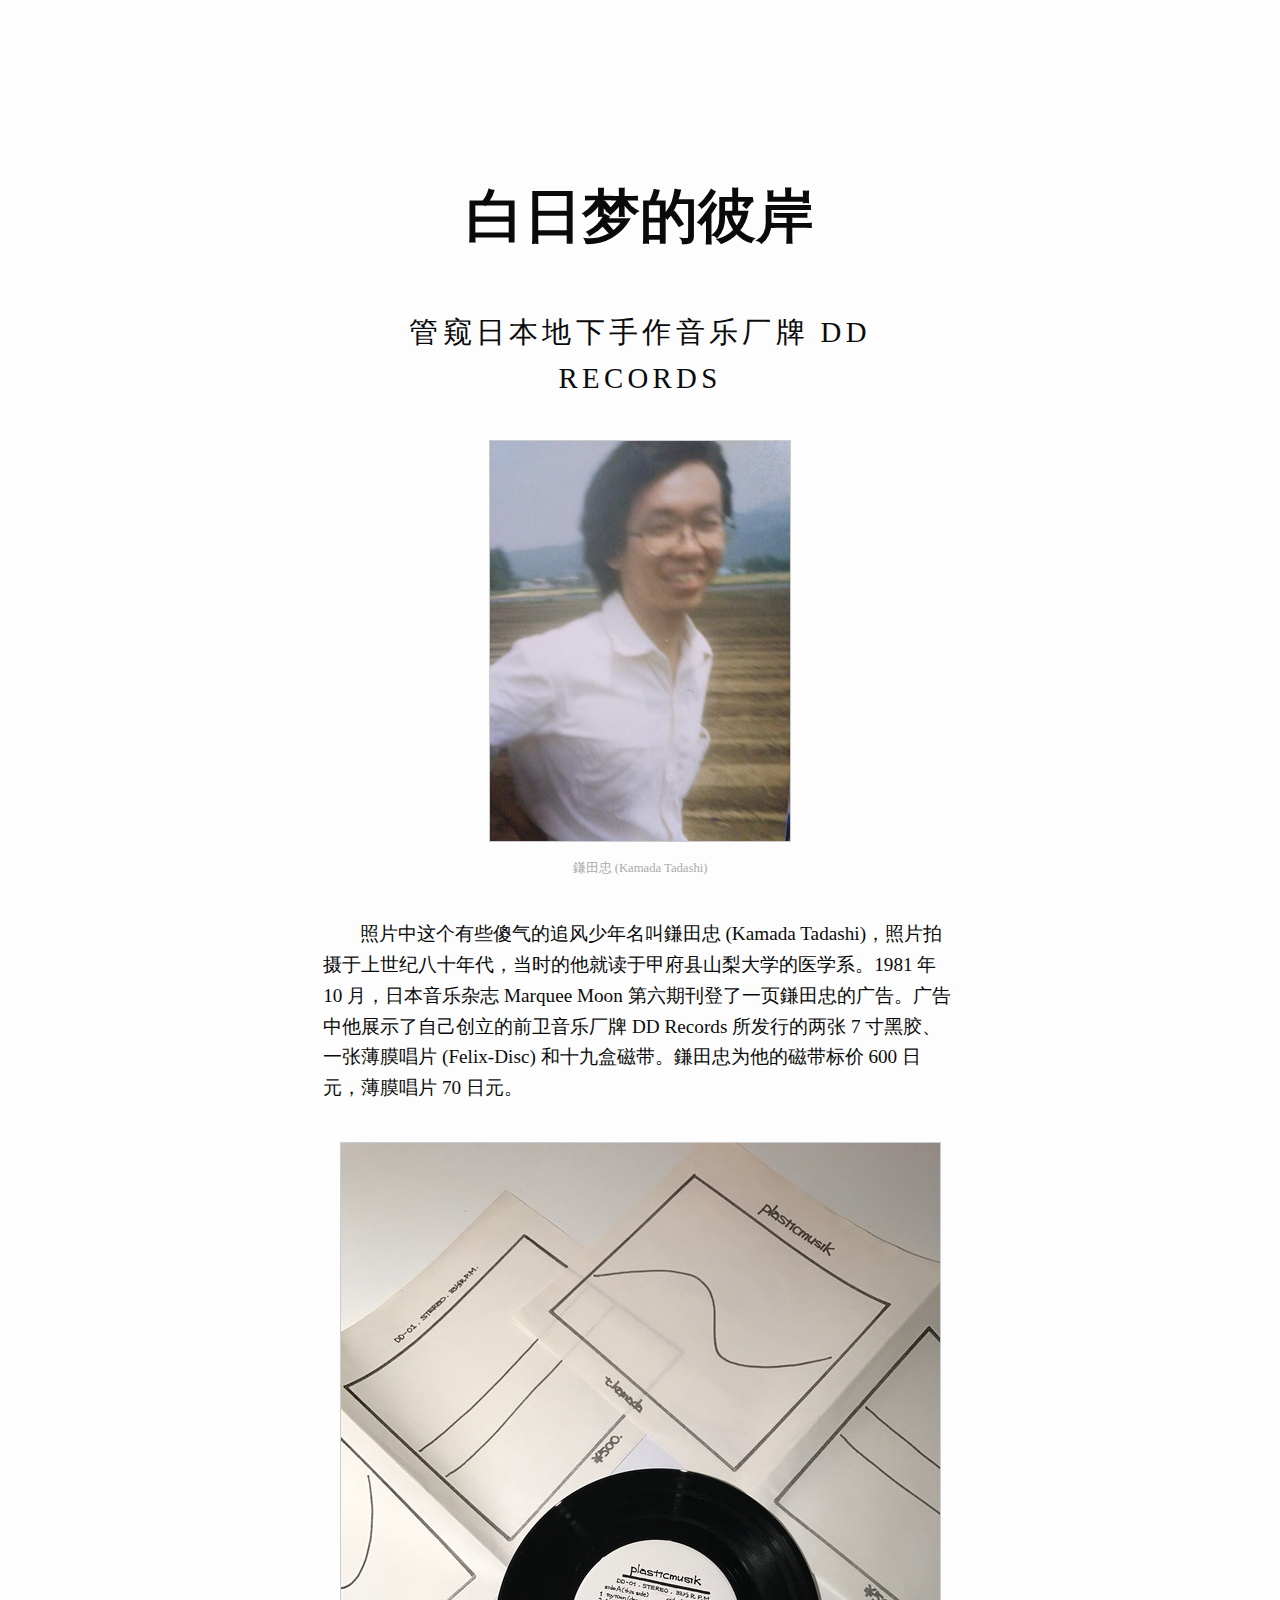
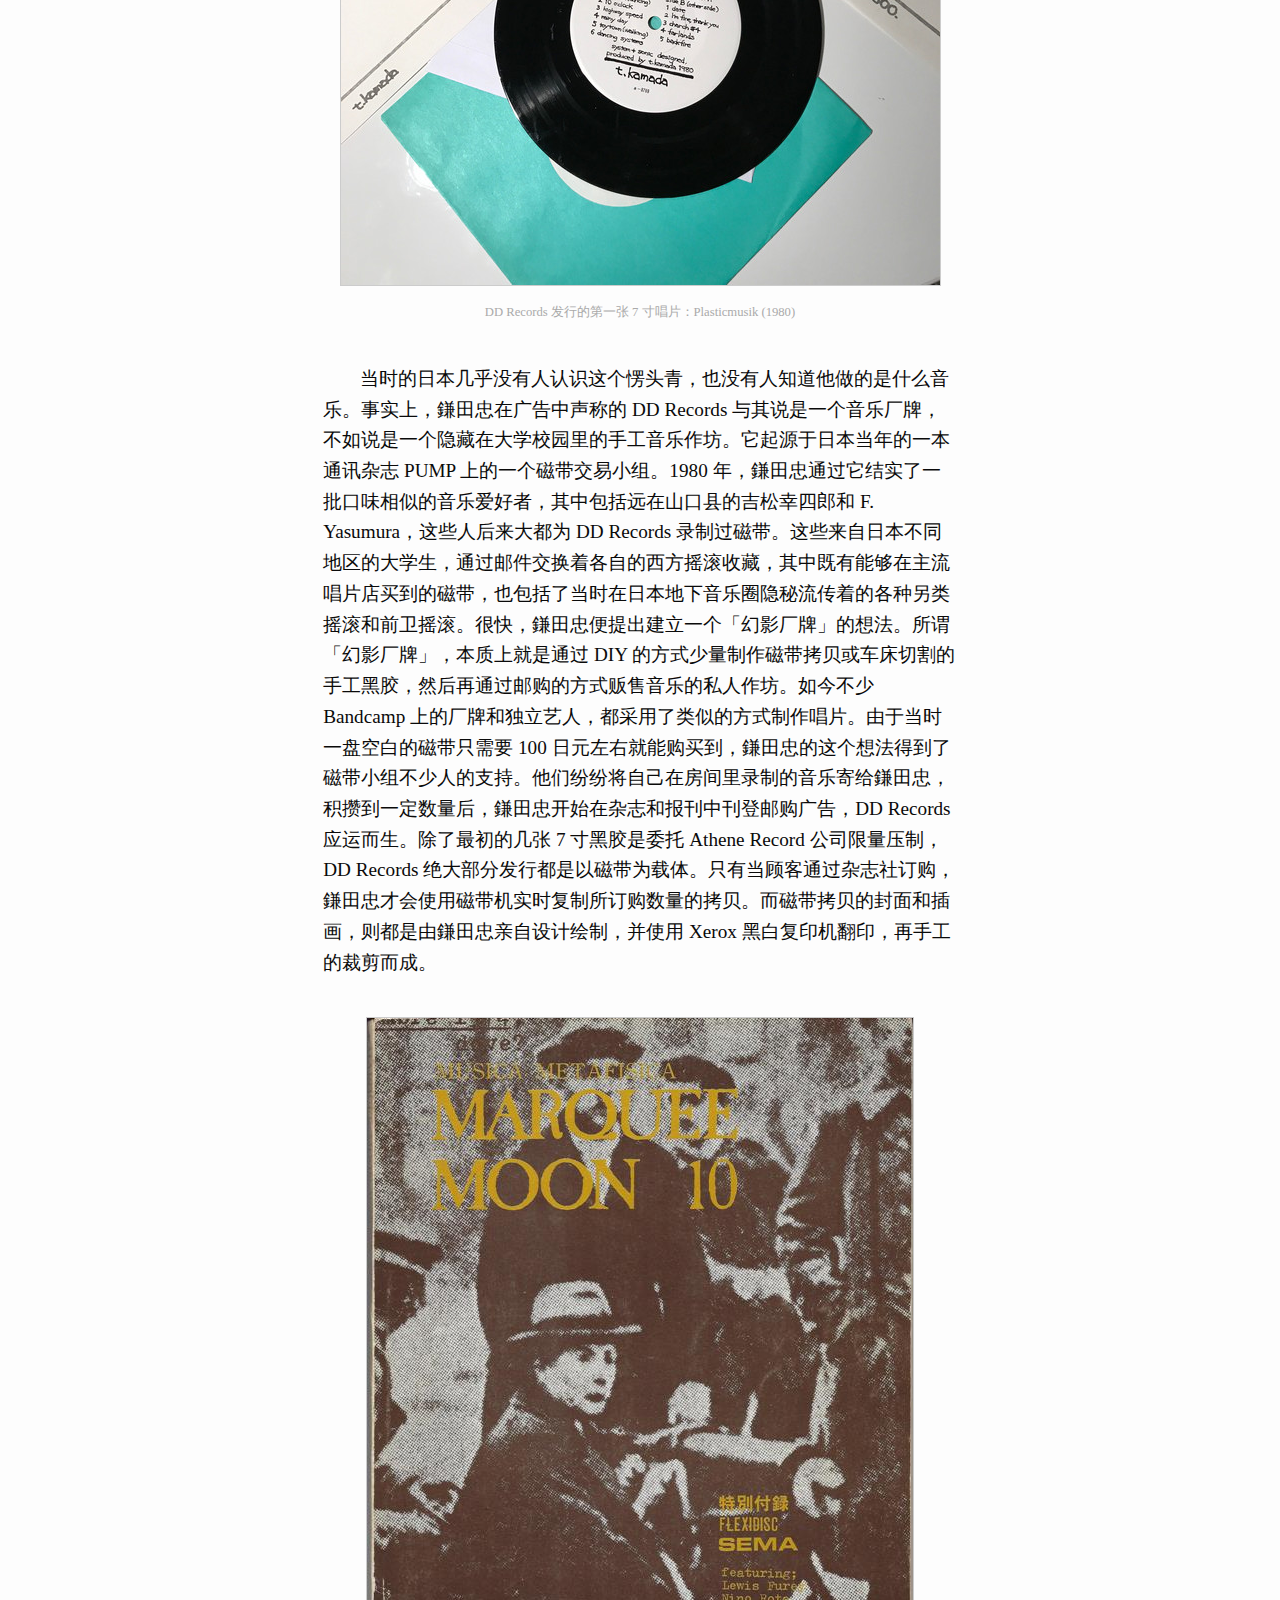
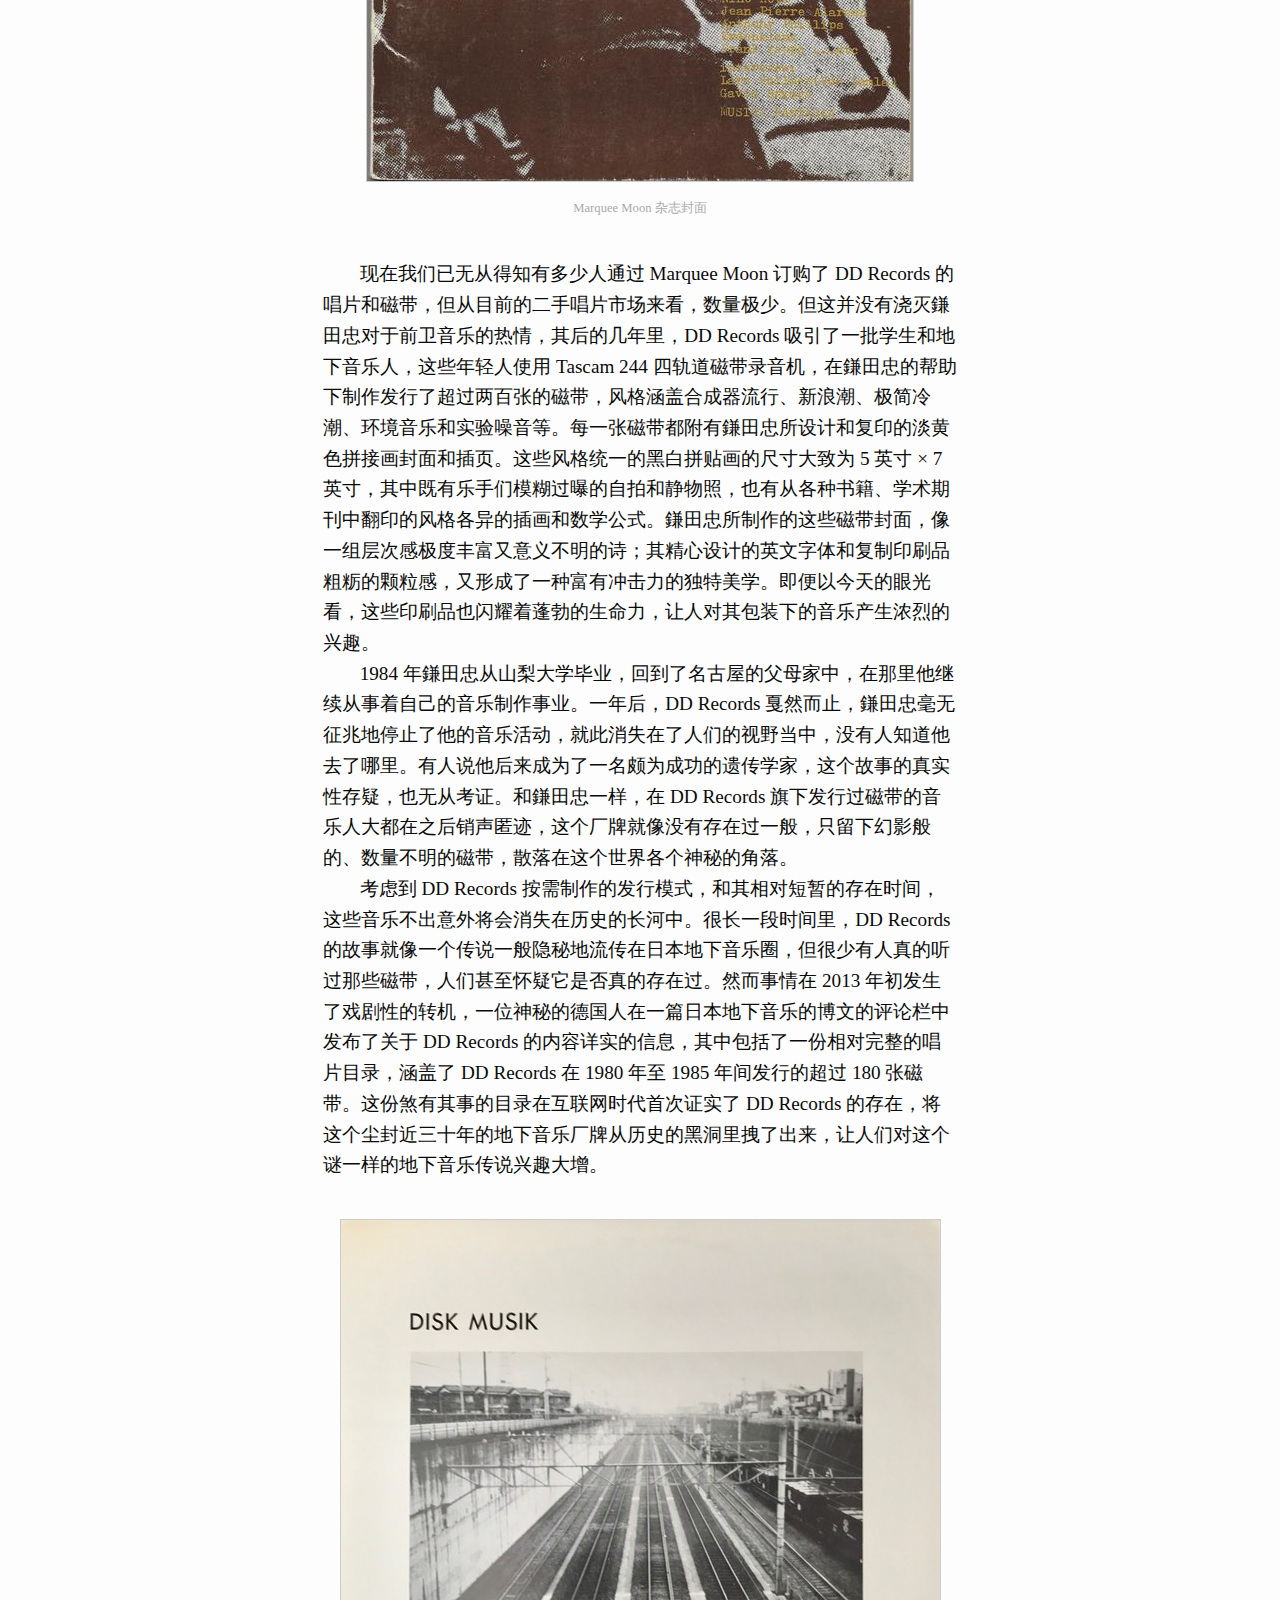
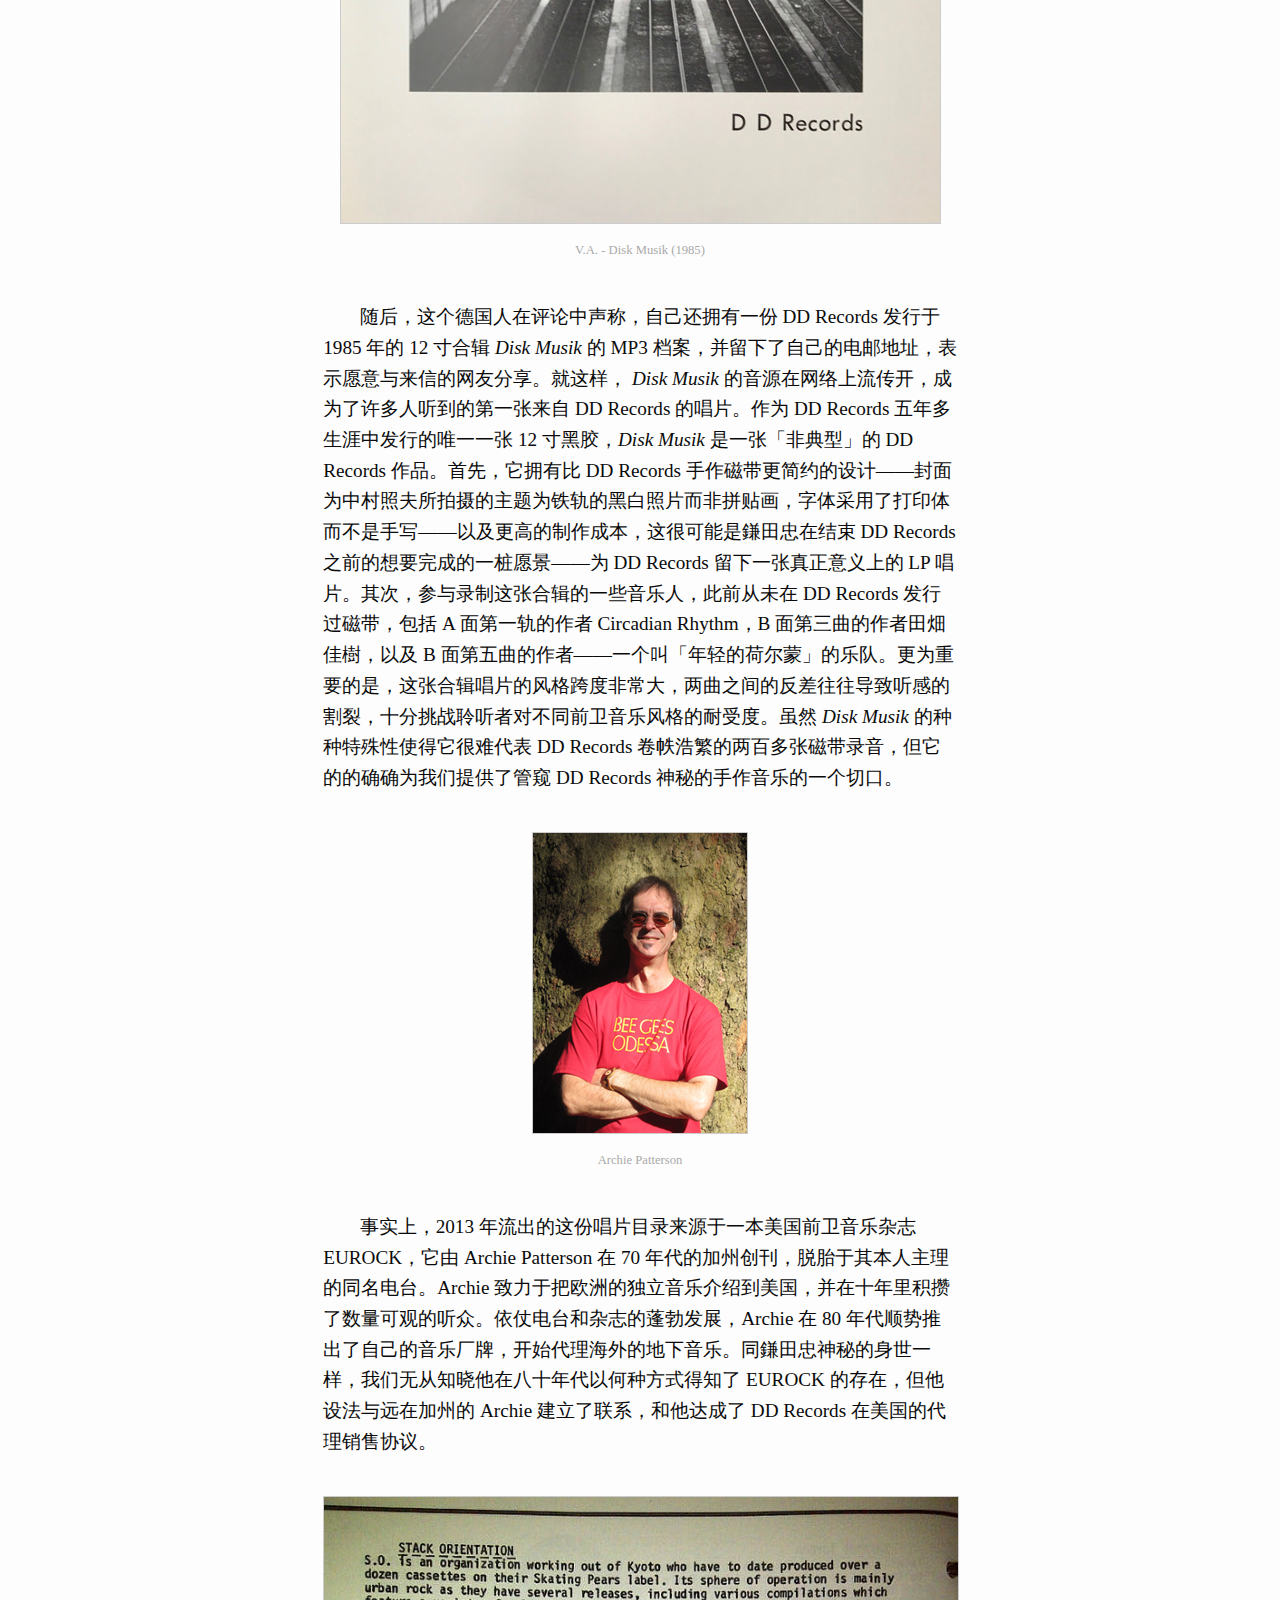
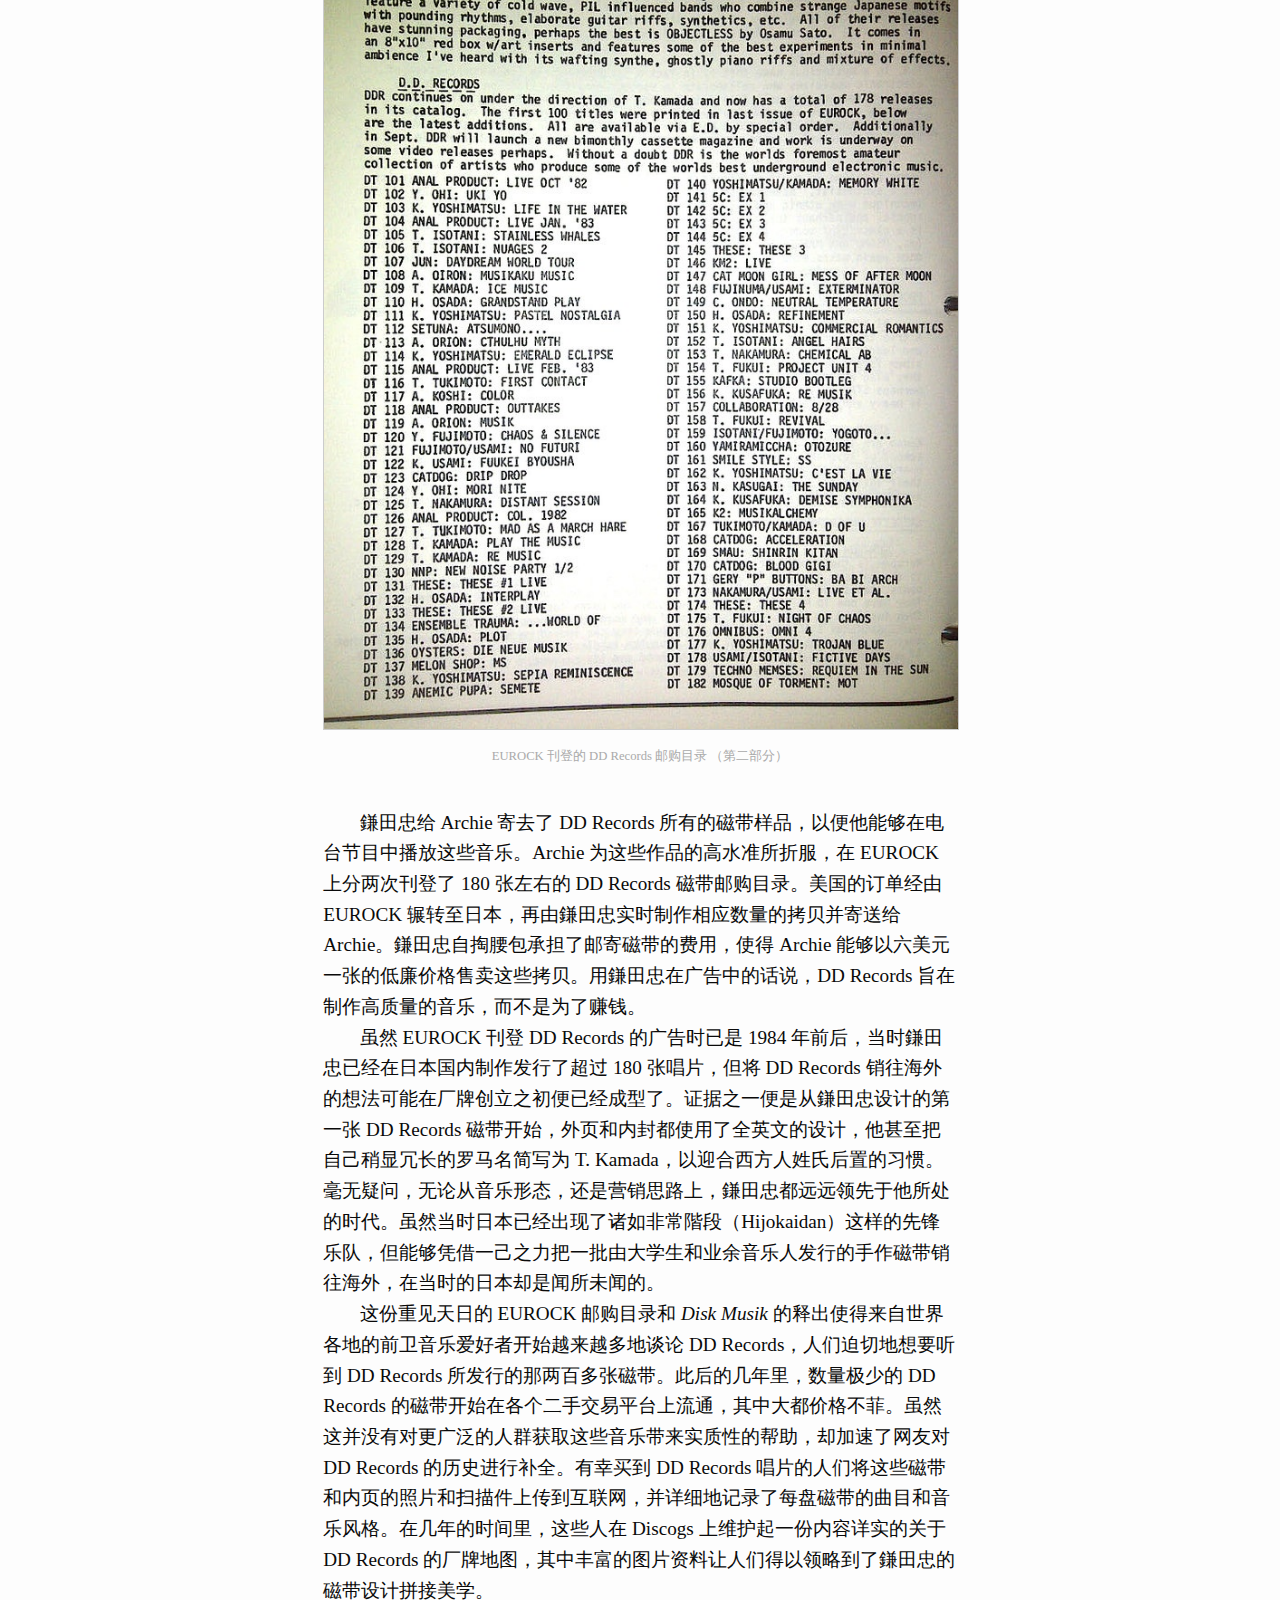
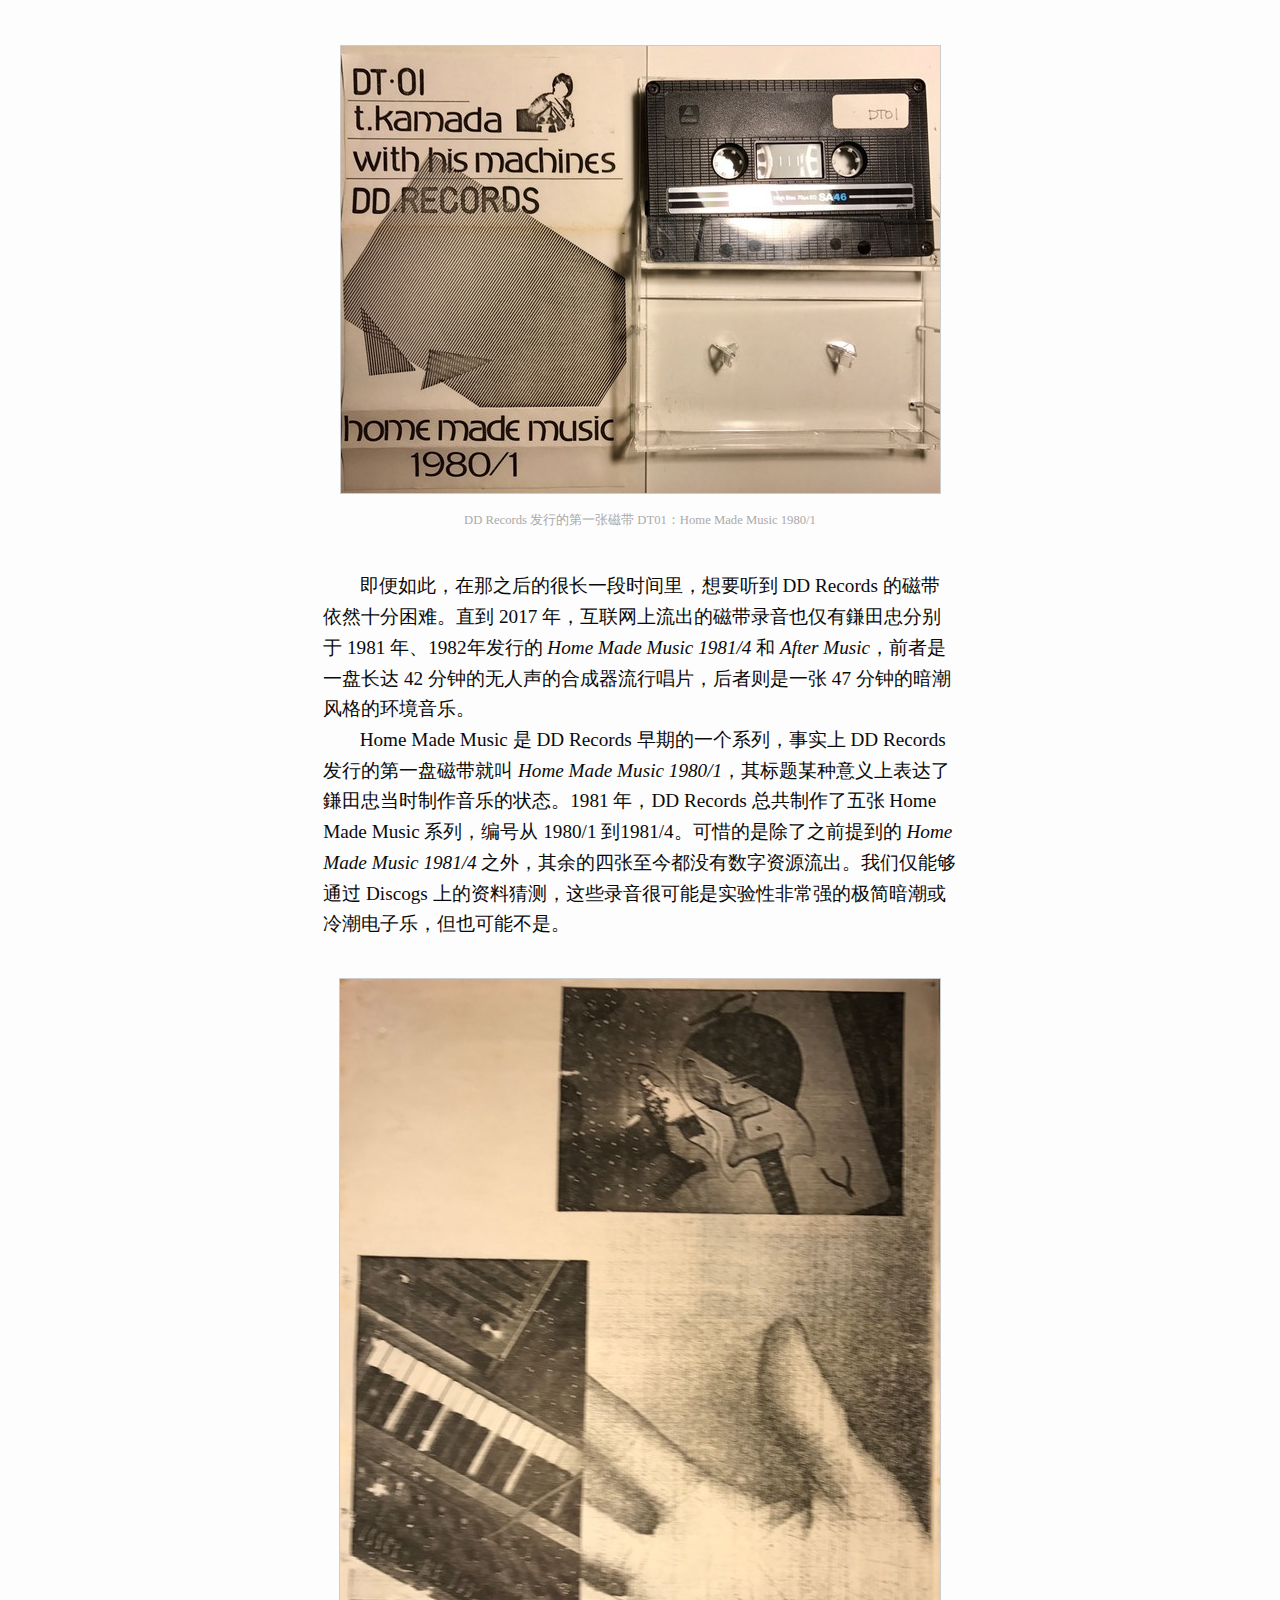
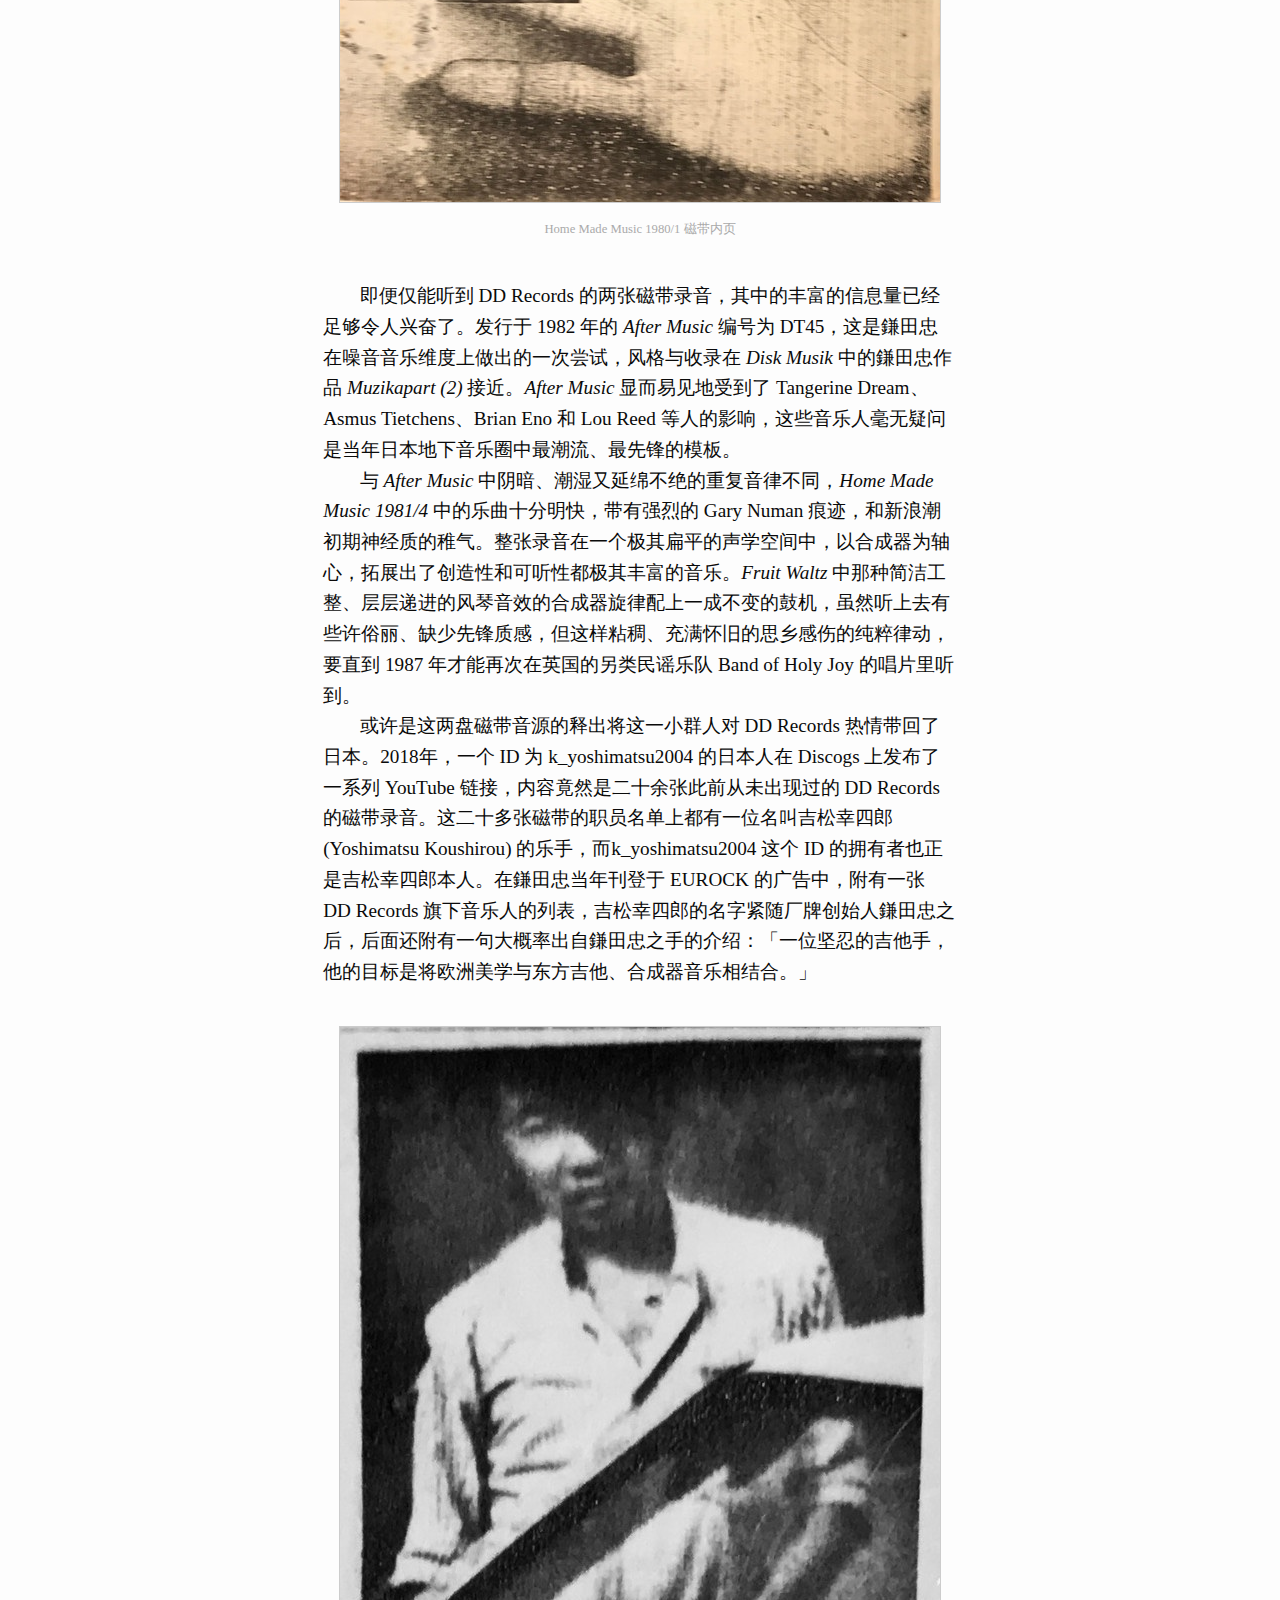
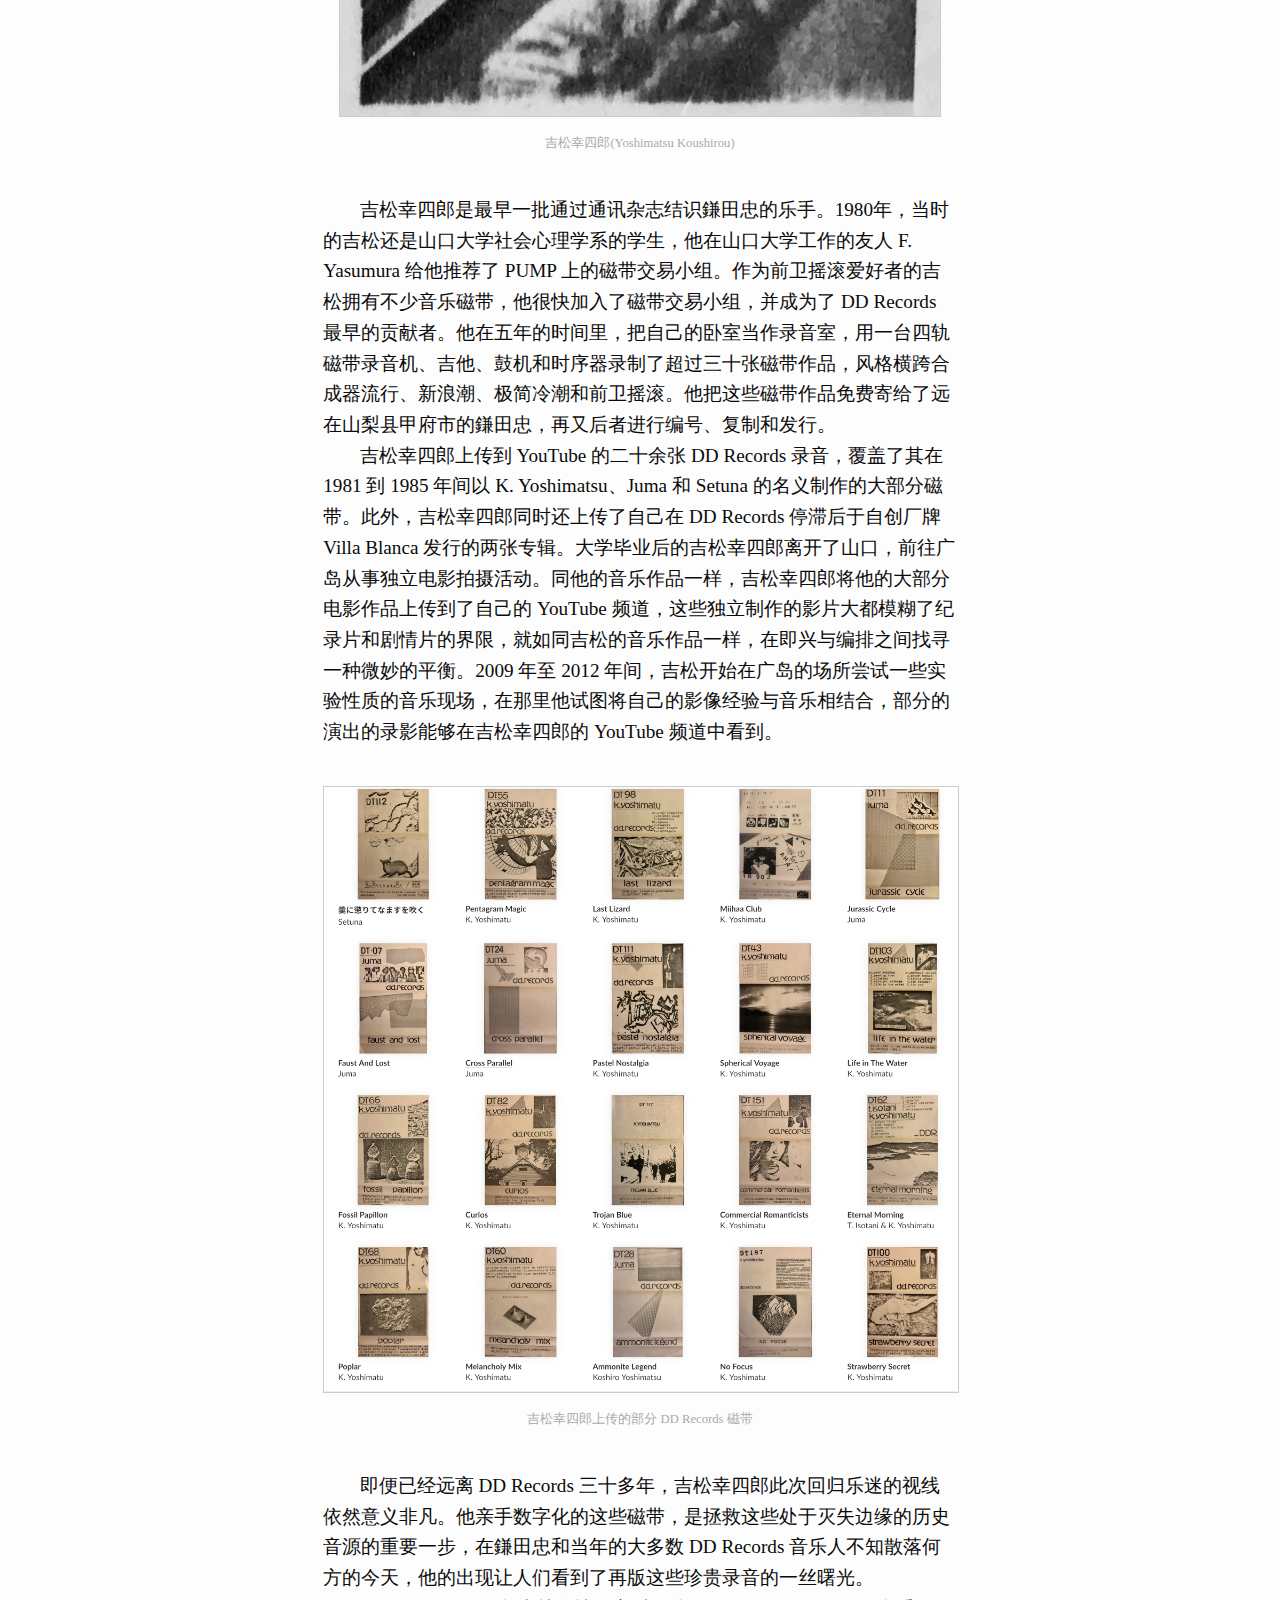
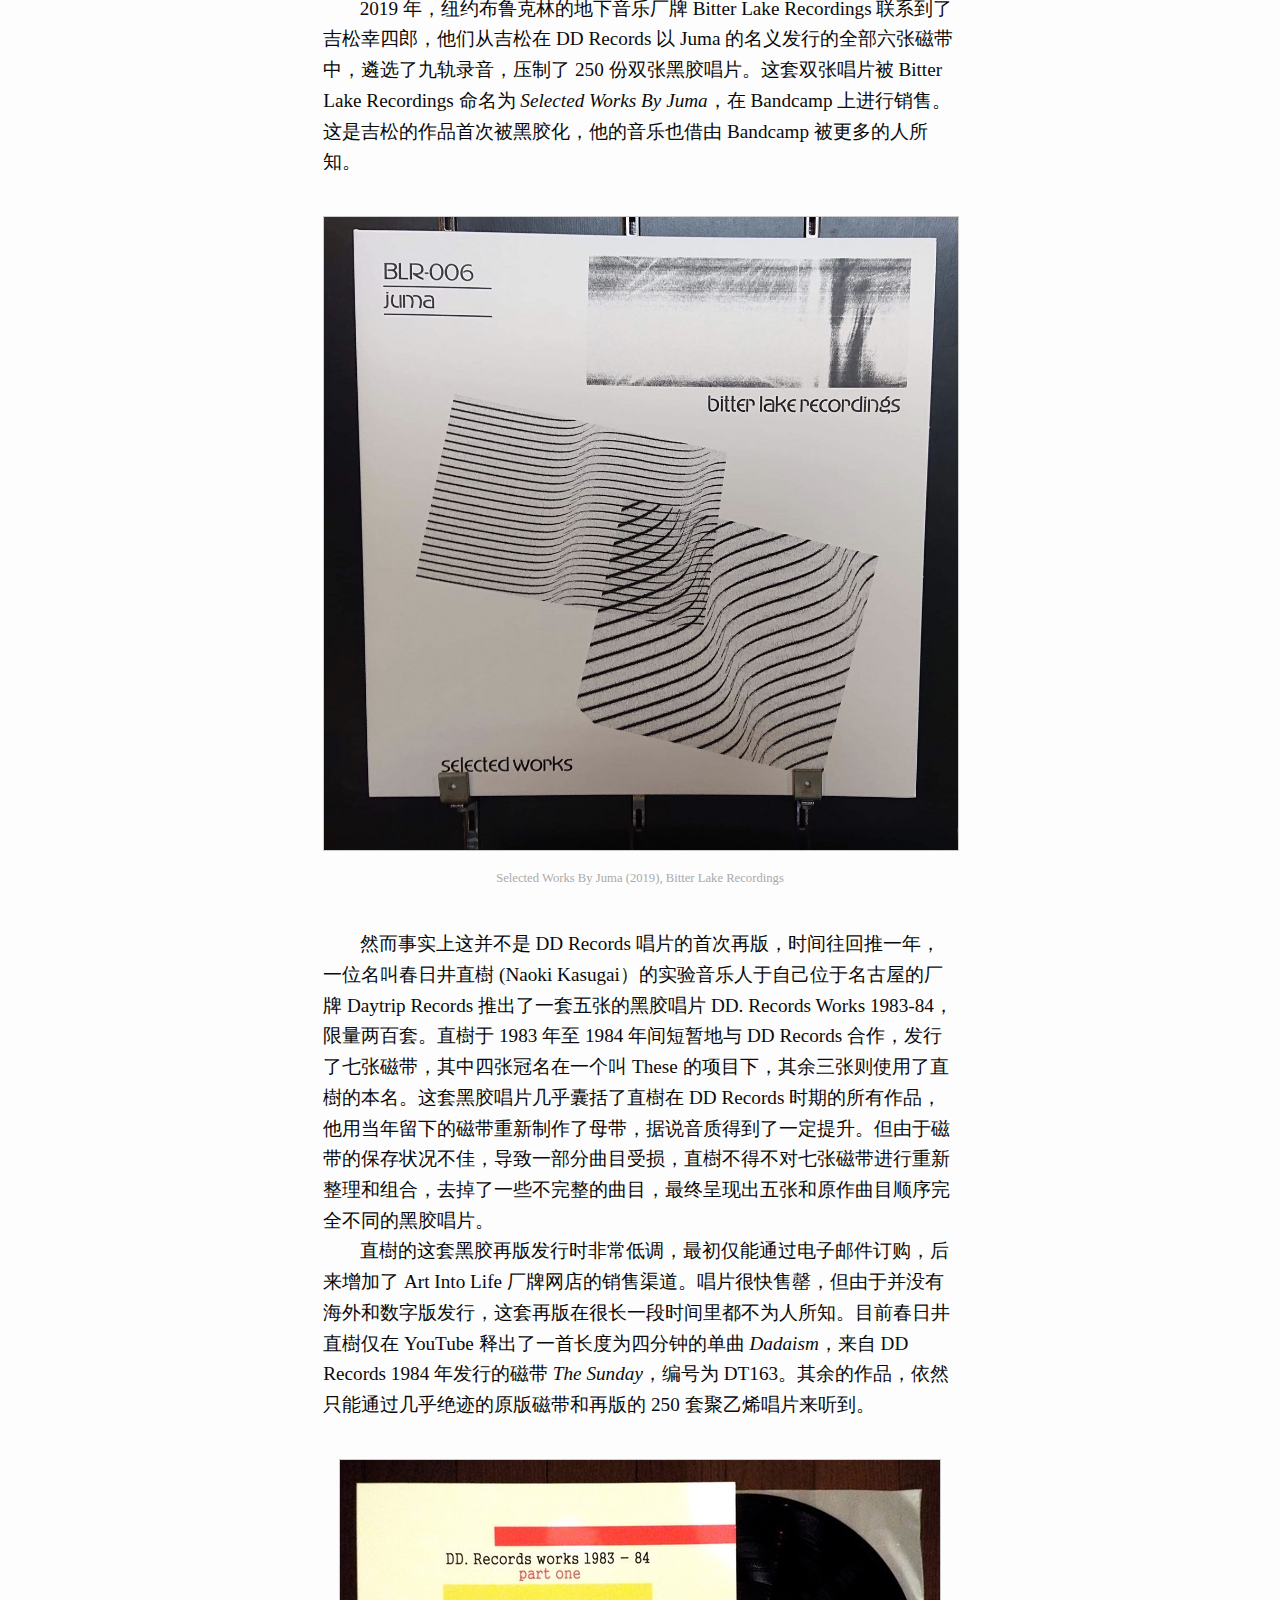
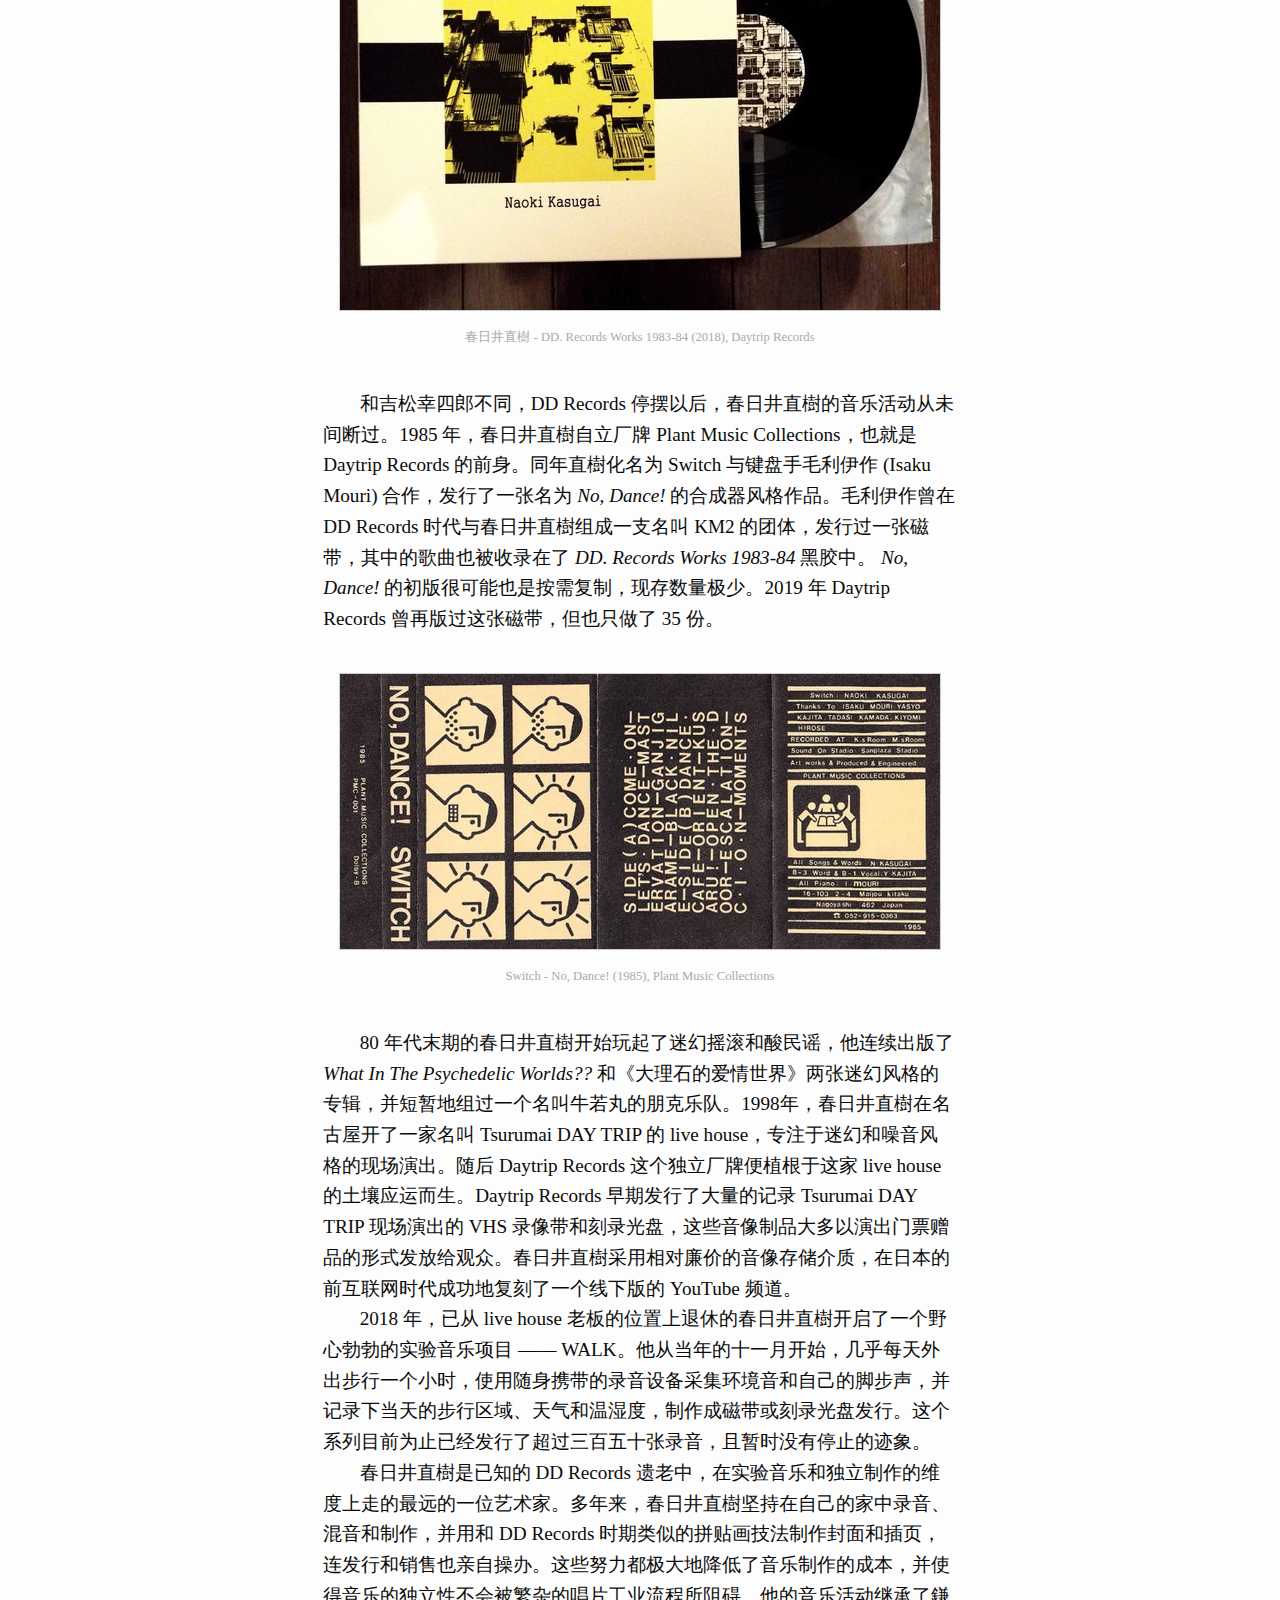
==== dd-records/index.html @ 2d76b030 "add dd-records" ====
<!DOCTYPE html>
<html>
	<head>
		<meta name="viewport" content="width=device-width, initial-scale=1.0">
		<meta charset="utf-8" />
		<link rel="stylesheet" type="text/css" href="css/style.css" />
		<title>白日梦的彼岸</title>
	</head>
<body>
<h1>白日梦的彼岸</h1>

<h3>管窥日本地下手作音乐厂牌 DD Records</h3>

<figure><img src="Kamada.jpg" alt="鎌田忠 (Kamada Tadashi)" height="400"/><figcaption>鎌田忠 (Kamada Tadashi)</figcaption></figure>

<p>照片中这个有些傻气的追风少年名叫鎌田忠 (Kamada Tadashi)，照片拍摄于上世纪八十年代，当时的他就读于甲府县山梨大学的医学系。1981 年 10 月，日本音乐杂志 Marquee Moon 第六期刊登了一页鎌田忠的广告。广告中他展示了自己创立的前卫音乐厂牌 DD Records 所发行的两张 7 寸黑胶、一张薄膜唱片 (Felix-Disc) 和十九盒磁带。鎌田忠为他的磁带标价 600 日元，薄膜唱片 70 日元。</p>

<figure><img src="plastic.jpg" alt="DD Records 发行的第一张 7 寸唱片：Plasticmusik (1980)"/><figcaption>DD Records 发行的第一张 7 寸唱片：Plasticmusik (1980)</figcaption></figure>

<p>当时的日本几乎没有人认识这个愣头青，也没有人知道他做的是什么音乐。事实上，鎌田忠在广告中声称的 DD Records 与其说是一个音乐厂牌，不如说是一个隐藏在大学校园里的手工音乐作坊。它起源于日本当年的一本通讯杂志 PUMP 上的一个磁带交易小组。1980 年，鎌田忠通过它结实了一批口味相似的音乐爱好者，其中包括远在山口县的吉松幸四郎和 F. Yasumura，这些人后来大都为 DD Records 录制过磁带。这些来自日本不同地区的大学生，通过邮件交换着各自的西方摇滚收藏，其中既有能够在主流唱片店买到的磁带，也包括了当时在日本地下音乐圈隐秘流传着的各种另类摇滚和前卫摇滚。很快，鎌田忠便提出建立一个「幻影厂牌」的想法。所谓「幻影厂牌」，本质上就是通过 DIY 的方式少量制作磁带拷贝或车床切割的手工黑胶，然后再通过邮购的方式贩售音乐的私人作坊。如今不少 Bandcamp 上的厂牌和独立艺人，都采用了类似的方式制作唱片。由于当时一盘空白的磁带只需要 100 日元左右就能购买到，鎌田忠的这个想法得到了磁带小组不少人的支持。他们纷纷将自己在房间里录制的音乐寄给鎌田忠，积攒到一定数量后，鎌田忠开始在杂志和报刊中刊登邮购广告，DD Records 应运而生。除了最初的几张 7 寸黑胶是委托 Athene Record 公司限量压制，DD Records 绝大部分发行都是以磁带为载体。只有当顾客通过杂志社订购，鎌田忠才会使用磁带机实时复制所订购数量的拷贝。而磁带拷贝的封面和插画，则都是由鎌田忠亲自设计绘制，并使用 Xerox 黑白复印机翻印，再手工的裁剪而成。</p>

<figure><img src="1982-09-xx%20Marquee%20Moon%20v10%2000.jpeg" alt="Marquee Moon 杂志封面"/><figcaption>Marquee Moon 杂志封面</figcaption></figure>

<p>现在我们已无从得知有多少人通过 Marquee Moon 订购了 DD Records 的唱片和磁带，但从目前的二手唱片市场来看，数量极少。但这并没有浇灭鎌田忠对于前卫音乐的热情，其后的几年里，DD Records 吸引了一批学生和地下音乐人，这些年轻人使用 Tascam 244 四轨道磁带录音机，在鎌田忠的帮助下制作发行了超过两百张的磁带，风格涵盖合成器流行、新浪潮、极简冷潮、环境音乐和实验噪音等。每一张磁带都附有鎌田忠所设计和复印的淡黄色拼接画封面和插页。这些风格统一的黑白拼贴画的尺寸大致为 5 英寸 × 7 英寸，其中既有乐手们模糊过曝的自拍和静物照，也有从各种书籍、学术期刊中翻印的风格各异的插画和数学公式。鎌田忠所制作的这些磁带封面，像一组层次感极度丰富又意义不明的诗；其精心设计的英文字体和复制印刷品粗粝的颗粒感，又形成了一种富有冲击力的独特美学。即便以今天的眼光看，这些印刷品也闪耀着蓬勃的生命力，让人对其包装下的音乐产生浓烈的兴趣。</p>

<p>1984 年鎌田忠从山梨大学毕业，回到了名古屋的父母家中，在那里他继续从事着自己的音乐制作事业。一年后，DD Records 戛然而止，鎌田忠毫无征兆地停止了他的音乐活动，就此消失在了人们的视野当中，没有人知道他去了哪里。有人说他后来成为了一名颇为成功的遗传学家，这个故事的真实性存疑，也无从考证。和鎌田忠一样，在 DD Records 旗下发行过磁带的音乐人大都在之后销声匿迹，这个厂牌就像没有存在过一般，只留下幻影般的、数量不明的磁带，散落在这个世界各个神秘的角落。</p>

<p>考虑到 DD Records 按需制作的发行模式，和其相对短暂的存在时间，这些音乐不出意外将会消失在历史的长河中。很长一段时间里，DD Records 的故事就像一个传说一般隐秘地流传在日本地下音乐圈，但很少有人真的听过那些磁带，人们甚至怀疑它是否真的存在过。然而事情在 2013 年初发生了戏剧性的转机，一位神秘的德国人在一篇日本地下音乐的博文的评论栏中发布了关于 DD Records 的内容详实的信息，其中包括了一份相对完整的唱片目录，涵盖了 DD Records 在 1980 年至 1985 年间发行的超过 180 张磁带。这份煞有其事的目录在互联网时代首次证实了 DD Records 的存在，将这个尘封近三十年的地下音乐厂牌从历史的黑洞里拽了出来，让人们对这个谜一样的地下音乐传说兴趣大增。</p>

<figure><img src="disk-musik.jpg" alt="V.A. - Disk Musik (1985)"/><figcaption>V.A. - Disk Musik (1985)</figcaption></figure>

<p>随后，这个德国人在评论中声称，自己还拥有一份 DD Records 发行于 1985 年的 12 寸合辑 <em>Disk Musik</em> 的 MP3 档案，并留下了自己的电邮地址，表示愿意与来信的网友分享。就这样， <em>Disk Musik</em> 的音源在网络上流传开，成为了许多人听到的第一张来自 DD Records 的唱片。作为 DD Records 五年多生涯中发行的唯一一张 12 寸黑胶，<em>Disk Musik</em> 是一张「非典型」的 DD Records 作品。首先，它拥有比 DD Records 手作磁带更简约的设计——封面为中村照夫所拍摄的主题为铁轨的黑白照片而非拼贴画，字体采用了打印体而不是手写——以及更高的制作成本，这很可能是鎌田忠在结束 DD Records 之前的想要完成的一桩愿景——为 DD Records 留下一张真正意义上的 LP 唱片。其次，参与录制这张合辑的一些音乐人，此前从未在 DD Records 发行过磁带，包括 A 面第一轨的作者 Circadian Rhythm，B 面第三曲的作者田畑佳樹，以及 B 面第五曲的作者——一个叫「年轻的荷尔蒙」的乐队。更为重要的是，这张合辑唱片的风格跨度非常大，两曲之间的反差往往导致听感的割裂，十分挑战聆听者对不同前卫音乐风格的耐受度。虽然 <em>Disk Musik</em> 的种种特殊性使得它很难代表 DD Records 卷帙浩繁的两百多张磁带录音，但它的的确确为我们提供了管窥 DD Records 神秘的手作音乐的一个切口。</p>

<figure><img src="Archie.jpeg" alt="Archie Patterson "/><figcaption>Archie Patterson </figcaption></figure>

<p>事实上，2013 年流出的这份唱片目录来源于一本美国前卫音乐杂志 EUROCK，它由 Archie Patterson 在 70 年代的加州创刊，脱胎于其本人主理的同名电台。Archie 致力于把欧洲的独立音乐介绍到美国，并在十年里积攒了数量可观的听众。依仗电台和杂志的蓬勃发展，Archie 在 80 年代顺势推出了自己的音乐厂牌，开始代理海外的地下音乐。同鎌田忠神秘的身世一样，我们无从知晓他在八十年代以何种方式得知了 EUROCK 的存在，但他设法与远在加州的 Archie 建立了联系，和他达成了 DD Records 在美国的代理销售协议。</p>

<figure><img src="eurock.jpg" alt="EUROCK 刊登的 DD Records 邮购目录 （第二部分）"/><figcaption>EUROCK 刊登的 DD Records 邮购目录 （第二部分）</figcaption></figure>

<p>鎌田忠给 Archie 寄去了 DD Records 所有的磁带样品，以便他能够在电台节目中播放这些音乐。Archie 为这些作品的高水准所折服，在 EUROCK 上分两次刊登了 180 张左右的 DD Records 磁带邮购目录。美国的订单经由 EUROCK 辗转至日本，再由鎌田忠实时制作相应数量的拷贝并寄送给 Archie。鎌田忠自掏腰包承担了邮寄磁带的费用，使得 Archie 能够以六美元一张的低廉价格售卖这些拷贝。用鎌田忠在广告中的话说，DD Records 旨在制作高质量的音乐，而不是为了赚钱。</p>

<p>虽然 EUROCK 刊登 DD Records 的广告时已是 1984 年前后，当时鎌田忠已经在日本国内制作发行了超过 180 张唱片，但将 DD Records 销往海外的想法可能在厂牌创立之初便已经成型了。证据之一便是从鎌田忠设计的第一张 DD Records 磁带开始，外页和内封都使用了全英文的设计，他甚至把自己稍显冗长的罗马名简写为 T. Kamada，以迎合西方人姓氏后置的习惯。毫无疑问，无论从音乐形态，还是营销思路上，鎌田忠都远远领先于他所处的时代。虽然当时日本已经出现了诸如非常階段（Hijokaidan）这样的先锋乐队，但能够凭借一己之力把一批由大学生和业余音乐人发行的手作磁带销往海外，在当时的日本却是闻所未闻的。</p>

<p>这份重见天日的 EUROCK 邮购目录和 <em>Disk Musik</em> 的释出使得来自世界各地的前卫音乐爱好者开始越来越多地谈论 DD Records，人们迫切地想要听到 DD Records 所发行的那两百多张磁带。此后的几年里，数量极少的 DD Records 的磁带开始在各个二手交易平台上流通，其中大都价格不菲。虽然这并没有对更广泛的人群获取这些音乐带来实质性的帮助，却加速了网友对 DD Records 的历史进行补全。有幸买到 DD Records 唱片的人们将这些磁带和内页的照片和扫描件上传到互联网，并详细地记录了每盘磁带的曲目和音乐风格。在几年的时间里，这些人在 Discogs 上维护起一份内容详实的关于 DD Records 的厂牌地图，其中丰富的图片资料让人们得以领略到了鎌田忠的磁带设计拼接美学。</p>

<figure><img src="dt01.jpg" alt="DD Records 发行的第一张磁带 DT01：Home Made Music 1980/1"/><figcaption>DD Records 发行的第一张磁带 DT01：Home Made Music 1980/1</figcaption></figure>

<p>即便如此，在那之后的很长一段时间里，想要听到 DD Records 的磁带依然十分困难。直到 2017 年，互联网上流出的磁带录音也仅有鎌田忠分别于 1981 年、1982年发行的 <em>Home Made Music 1981/4 </em> 和 <em>After Music</em>，前者是一盘长达 42 分钟的无人声的合成器流行唱片，后者则是一张 47 分钟的暗潮风格的环境音乐。</p>

<p>Home Made Music 是 DD Records 早期的一个系列，事实上 DD Records 发行的第一盘磁带就叫 <em>Home Made Music 1980/1</em>，其标题某种意义上表达了鎌田忠当时制作音乐的状态。1981 年，DD Records 总共制作了五张 Home Made Music 系列，编号从 1980/1 到1981/4。可惜的是除了之前提到的 <em>Home Made Music 1981/4 </em>之外，其余的四张至今都没有数字资源流出。我们仅能够通过 Discogs 上的资料猜测，这些录音很可能是实验性非常强的极简暗潮或冷潮电子乐，但也可能不是。</p>

<figure><img src="dt01-i.jpg" alt="Home Made Music 1980/1 磁带内页"/><figcaption>Home Made Music 1980/1 磁带内页</figcaption></figure>

<p>即便仅能听到 DD Records 的两张磁带录音，其中的丰富的信息量已经足够令人兴奋了。发行于 1982 年的 <em>After Music</em> 编号为 DT45，这是鎌田忠在噪音音乐维度上做出的一次尝试，风格与收录在 <em> Disk Musik</em> 中的鎌田忠作品 <em> Muzikapart (2)</em> 接近。<em>After Music</em> 显而易见地受到了 Tangerine Dream、Asmus Tietchens、Brian Eno 和 Lou Reed 等人的影响，这些音乐人毫无疑问是当年日本地下音乐圈中最潮流、最先锋的模板。</p>

<p>与 <em>After Music</em> 中阴暗、潮湿又延绵不绝的重复音律不同，<em>Home Made Music 1981/4</em> 中的乐曲十分明快，带有强烈的 Gary Numan 痕迹，和新浪潮初期神经质的稚气。整张录音在一个极其扁平的声学空间中，以合成器为轴心，拓展出了创造性和可听性都极其丰富的音乐。<em>Fruit Waltz</em> 中那种简洁工整、层层递进的风琴音效的合成器旋律配上一成不变的鼓机，虽然听上去有些许俗丽、缺少先锋质感，但这样粘稠、充满怀旧的思乡感伤的纯粹律动，要直到 1987 年才能再次在英国的另类民谣乐队 Band of Holy Joy 的唱片里听到。</p>

<p>或许是这两盘磁带音源的释出将这一小群人对 DD Records 热情带回了日本。2018年，一个 ID 为 k_yoshimatsu2004 的日本人在 Discogs 上发布了一系列 YouTube 链接，内容竟然是二十余张此前从未出现过的 DD Records 的磁带录音。这二十多张磁带的职员名单上都有一位名叫吉松幸四郎 (Yoshimatsu Koushirou) 的乐手，而k_yoshimatsu2004 这个 ID 的拥有者也正是吉松幸四郎本人。在鎌田忠当年刊登于 EUROCK 的广告中，附有一张 DD Records 旗下音乐人的列表，吉松幸四郎的名字紧随厂牌创始人鎌田忠之后，后面还附有一句大概率出自鎌田忠之手的介绍：「一位坚忍的吉他手，他的目标是将欧洲美学与东方吉他、合成器音乐相结合。」</p>

<figure><img src="FK.jpg" alt="吉松幸四郎(Yoshimatsu Koushirou)"/><figcaption>吉松幸四郎(Yoshimatsu Koushirou)</figcaption></figure>

<p>吉松幸四郎是最早一批通过通讯杂志结识鎌田忠的乐手。1980年，当时的吉松还是山口大学社会心理学系的学生，他在山口大学工作的友人 F. Yasumura 给他推荐了 PUMP 上的磁带交易小组。作为前卫摇滚爱好者的吉松拥有不少音乐磁带，他很快加入了磁带交易小组，并成为了 DD Records 最早的贡献者。他在五年的时间里，把自己的卧室当作录音室，用一台四轨磁带录音机、吉他、鼓机和时序器录制了超过三十张磁带作品，风格横跨合成器流行、新浪潮、极简冷潮和前卫摇滚。他把这些磁带作品免费寄给了远在山梨县甲府市的鎌田忠，再又后者进行编号、复制和发行。</p>

<p>吉松幸四郎上传到 YouTube 的二十余张 DD Records 录音，覆盖了其在 1981 到 1985 年间以 K. Yoshimatsu、Juma 和 Setuna 的名义制作的大部分磁带。此外，吉松幸四郎同时还上传了自己在 DD Records 停滞后于自创厂牌 Villa Blanca 发行的两张专辑。大学毕业后的吉松幸四郎离开了山口，前往广岛从事独立电影拍摄活动。同他的音乐作品一样，吉松幸四郎将他的大部分电影作品上传到了自己的 YouTube 频道，这些独立制作的影片大都模糊了纪录片和剧情片的界限，就如同吉松的音乐作品一样，在即兴与编排之间找寻一种微妙的平衡。2009 年至 2012 年间，吉松开始在广岛的场所尝试一些实验性质的音乐现场，在那里他试图将自己的影像经验与音乐相结合，部分的演出的录影能够在吉松幸四郎的 YouTube 频道中看到。</p>

<figure><img src="dd-records.jpg" alt="吉松幸四郎上传的部分 DD Records 磁带"/><figcaption>吉松幸四郎上传的部分 DD Records 磁带</figcaption></figure>

<p>即便已经远离 DD Records 三十多年，吉松幸四郎此次回归乐迷的视线依然意义非凡。他亲手数字化的这些磁带，是拯救这些处于灭失边缘的历史音源的重要一步，在鎌田忠和当年的大多数 DD Records 音乐人不知散落何方的今天，他的出现让人们看到了再版这些珍贵录音的一丝曙光。</p>

<p>2019 年，纽约布鲁克林的地下音乐厂牌 Bitter Lake Recordings 联系到了吉松幸四郎，他们从吉松在 DD Records 以 Juma 的名义发行的全部六张磁带中，遴选了九轨录音，压制了 250 份双张黑胶唱片。这套双张唱片被 Bitter Lake Recordings 命名为 <em>Selected Works By Juma</em>，在 Bandcamp 上进行销售。这是吉松的作品首次被黑胶化，他的音乐也借由 Bandcamp 被更多的人所知。</p>

<figure><img src="juma.jpg" alt="Selected Works By Juma (2019), Bitter Lake Recordings"/><figcaption>Selected Works By Juma (2019), Bitter Lake Recordings</figcaption></figure>

<p>然而事实上这并不是 DD Records 唱片的首次再版，时间往回推一年，一位名叫春日井直樹 (Naoki Kasugai）的实验音乐人于自己位于名古屋的厂牌 Daytrip Records 推出了一套五张的黑胶唱片 DD. Records Works 1983-84，限量两百套。直樹于 1983 年至 1984 年间短暂地与 DD Records 合作，发行了七张磁带，其中四张冠名在一个叫 These 的项目下，其余三张则使用了直樹的本名。这套黑胶唱片几乎囊括了直樹在 DD Records 时期的所有作品，他用当年留下的磁带重新制作了母带，据说音质得到了一定提升。但由于磁带的保存状况不佳，导致一部分曲目受损，直樹不得不对七张磁带进行重新整理和组合，去掉了一些不完整的曲目，最终呈现出五张和原作曲目顺序完全不同的黑胶唱片。</p>

<p>直樹的这套黑胶再版发行时非常低调，最初仅能通过电子邮件订购，后来增加了 Art Into Life 厂牌网店的销售渠道。唱片很快售罄，但由于并没有海外和数字版发行，这套再版在很长一段时间里都不为人所知。目前春日井直樹仅在 YouTube 释出了一首长度为四分钟的单曲 <em>Dadaism</em>，来自 DD Records 1984 年发行的磁带 <em>The Sunday</em>，编号为 DT163。其余的作品，依然只能通过几乎绝迹的原版磁带和再版的 250 套聚乙烯唱片来听到。</p>

<figure><img src="DD.jpg" alt="春日井直樹 - DD. Records Works 1983-84 (2018), Daytrip Records "/><figcaption>春日井直樹 - DD. Records Works 1983-84 (2018), Daytrip Records </figcaption></figure>

<p>和吉松幸四郎不同，DD Records 停摆以后，春日井直樹的音乐活动从未间断过。1985 年，春日井直樹自立厂牌 Plant Music Collections，也就是 Daytrip Records 的前身。同年直樹化名为 Switch 与键盘手毛利伊作 (Isaku Mouri) 合作，发行了一张名为 <em>No, Dance!</em> 的合成器风格作品。毛利伊作曾在 DD Records 时代与春日井直樹组成一支名叫 KM2 的团体，发行过一张磁带，其中的歌曲也被收录在了 <em>DD. Records Works 1983-84</em> 黑胶中。 <em>No, Dance!</em> 的初版很可能也是按需复制，现存数量极少。2019 年 Daytrip Records 曾再版过这张磁带，但也只做了 35 份。</p>

<figure><img src="switch.jpg" alt="Switch - No, Dance! (1985),  Plant Music Collections"/><figcaption>Switch - No, Dance! (1985),  Plant Music Collections</figcaption></figure>

<p>80 年代末期的春日井直樹开始玩起了迷幻摇滚和酸民谣，他连续出版了 <em>What In The Psychedelic Worlds??</em> 和《大理石的爱情世界》两张迷幻风格的专辑，并短暂地组过一个名叫牛若丸的朋克乐队。1998年，春日井直樹在名古屋开了一家名叫 Tsurumai DAY TRIP 的 live house，专注于迷幻和噪音风格的现场演出。随后 Daytrip Records 这个独立厂牌便植根于这家 live house 的土壤应运而生。Daytrip Records 早期发行了大量的记录 Tsurumai DAY TRIP 现场演出的 VHS 录像带和刻录光盘，这些音像制品大多以演出门票赠品的形式发放给观众。春日井直樹采用相对廉价的音像存储介质，在日本的前互联网时代成功地复刻了一个线下版的 YouTube 频道。</p>

<p>2018 年，已从 live house 老板的位置上退休的春日井直樹开启了一个野心勃勃的实验音乐项目 —— WALK。他从当年的十一月开始，几乎每天外出步行一个小时，使用随身携带的录音设备采集环境音和自己的脚步声，并记录下当天的步行区域、天气和温湿度，制作成磁带或刻录光盘发行。这个系列目前为止已经发行了超过三百五十张录音，且暂时没有停止的迹象。</p>

<p>春日井直樹是已知的 DD Records 遗老中，在实验音乐和独立制作的维度上走的最远的一位艺术家。多年来，春日井直樹坚持在自己的家中录音、混音和制作，并用和 DD Records 时期类似的拼贴画技法制作封面和插页，连发行和销售也亲自操办。这些努力都极大地降低了音乐制作的成本，并使得音乐的独立性不会被繁杂的唱片工业流程所阻碍。他的音乐活动继承了鎌田忠当年在大学校园里所萌发的 DIY 精神，在一定程度上延续着 DD Records 的生命。</p>

<p>我不会说 DD Records 拥有超越时空的影响力和启发性，事实上，这个在八十年代昙花一现的幻影厂牌，本质上只是在鎌田忠一腔热血下组织起来的地下学生团体，他们交换、讨论喜欢的西方前卫音乐，在各自的卧室里用最便宜的设备创作、录制音乐。他们热情而精力充沛，疯狂又乐此不疲。它就像一场漫长的白日梦，梦里的年轻人以一种不被旁人理解的语言自说自话，他们的声音被记录在一张张录音带上，如同一阵穿过八十年代日本的隐秘的风。独处山梨县校园一隅的鎌田忠，是那无形的梦之收集者，他将来自日本各个角落的声音串联起来，编织成了一个绵延不绝的、理想主义的传说。</p>

<p>时间退回四十年前，年轻的鎌田忠在自己的卧室里，把用图书馆的 Xerox 复印机制作的拼贴画裁剪成磁带封面的大小；那一张张散发着油墨气味的纸片，整齐地排列在鎌田忠的面前。他的眼睛扫过纸片上那些意义不明、黑白相间的文字和图片，心里激荡起一阵异样的幸福。他将纸片折成 J 形的卡片，连同贴着编号标签的磁带一同塞进透明的磁带盒的 U 形槽。接下来，鎌田忠按照订单上的地址，把制作好的磁带打包装进已经写好地址的平信信封。当他背着装满信封的包来到邮局，他会想起之前自己无数次来到这里，把闲置的磁带寄给音乐交换小组的友人。但这一次，他知道自己在做完全不同的事情。这些信封里的音乐不再是他的西方音乐私藏，而是诞生于以他自己与许多素未谋面的精神友人之手的地下音乐。它们如同新生的婴儿一般，即将随着信封上那两枚邮票，开启一段新的旅程，去往一个白日梦的彼岸。</p>

<h2>后记</h2>

<p>在写这篇文章的过程中，我通过 Discogs 的站内信联系到了吉松幸四郎先生，询问他是否愿意接受我的文字采访。没想到吉松幸四郎欣然答应了我的请求，回答了我许多关于 DD Records 和他自己的问题。作为当年社团的核心成员，吉松幸四郎的回答揭开了许多有关 DD Records 和鎌田忠的谜团，为这段历史注入了丰富的细节。没有吉松幸四郎慷慨的帮助，这篇文章很难完成。由于我不会日文，文字采访均使用英文完成。在吉松幸四郎授权下，以下附上采访的英文原文和中文翻译。</p>

<ul>
	<li>C：我听说你通过 PUMP 杂志上的磁带交易小组认识了 F. Yasumura，T. Isotani 和鎌田忠。你还记得那是什么时候吗？当时 DD Records 还没成立吧？I heard that you know F. Yasumura, T. Isotani and T. Kamada through a tape trading group on the PUMP magazine. When did this happen? Was it before DD. Records start? </li>
	<li>Y.：那个小组在 DD Records 之前就开始了，几个月之后，鎌田忠创立了 DD Records。The tape trading group started shortly before DD Records. A few months later, Kamada started DD Records.</li>
	<li>C: 你能告诉我关于这个磁带交易小组的更多细节吗？你们都交换些什么样的音乐？Could you tell me more about the tape trading group? What kind of music did you exchange there?</li>
	<li>Y: 我们交换的音乐多种多样，当时我拥有很多的另类摇滚和前卫摇滚磁带。Various music was exchanged, but I had a lot of alternative rock and progressive rock.</li>
	<li>C: 你和 F. Yasumura 当时都在山口大学对吗？你们是什么专业的？You and F. Yasumura studied at Yamaguchi University at that time. What majors did you study?</li>
	<li>Y: 我当时在山口大学社会心理学，F. Yasumura 在学校里工作。At that time, I was a student at Yamaguchi University and majored in social psychology. F. Yasumura worked at a university.</li>
	<li>C: 鎌田忠当时是在山梨大学，那儿离山口大学很远。那你有见过他本人吗？你们是如何在不同的地方进行合作的呢？T. Kamada was at University of Yamanashi, which is far from Yamaguchi University. Have you ever meet T. Kamada in person? How did you collaborate at two different places?</li>
	<li>Y: 我从来没见过鎌田忠本人。但因为我们能够理解对方喜欢的音乐，所以交流变得很容易。I have never met Mr. Kamada. We could understand each other&#39;s favorite music, and I think that was the reason for the good communication.</li>
	<li>C: 你一般都在哪录制音乐呢？你当年使用什么样设备和乐器？Where did you record music? What kind of equipments and instruments you use back then?</li>
	<li>Y: 在我自己的房间里。我有一台多轨道的磁带录音机，还有几把吉他、鼓机以及时序器。 I recorded in my room. The equipment used was a multi-track cassette tape recorder. The instruments were mainly guitars, rhythm boxes and sequencers.</li>
	<li>C: 当时制作一张磁带的成本是多少？What’s the cost of making a record back then?</li>
	<li>Y: 当时我并不亲自制作磁带，所以我不清楚它的成本。但是我知道那时候磁带非常便宜，大概 100 日元一张，所以成本并不高。At that time, I didn&#39;t make records, so I don&#39;t know the cost, but the cassette was cheap at around 100 yen, so it was easy to use.</li>
	<li>C: JUMA 这个名字的背后有什么故事吗？What’s the story behind the name JUMA?</li>
	<li>Y: 它是我最喜欢的一部漫画。它是一个关于植物精灵如何神秘地进化的科幻故事。JUMA is my favorite manga title. A SF story of the mysterious evolution of plant spirits.</li>
	<li>C: 你有时也会以 JUMA 的名义发行自己的个人作品，你是怎么考虑的呢？You sometimes put your solo recordings under JUMA too, what’s the consideration there?</li>
	<li>Y: 我的个人作品一开始与 JUMA 的概念是重合的，只要我认为它是JUMA 故事的一部分，我就会将它以 JUMA 的名义发行它。粗略地说，我心目中 JUMA 就是音乐精神进化的故事。In my solo, the concept of JUMA overlapped at the beginning, and the work I wanted to release as a story of JUMA is under the name of JUMA. The story of JUMA is, roughly speaking, the story of the spiritual evolution of music.</li>
	<li>C: 那么刹那 (Setuna) 呢？它是你的一个特别项目吗？你为什么只做了一张刹那的磁带？Is Setuna a special project of you? Why there is only one tape under this name?</li>
	<li>Y: 刹那算是我的一个私人爱好，它是当时日本前卫摇滚的一个模仿品。我当时并没有计划做很多这样的音乐，所有只有一张。Setuna was intended as a parody of Japanese prog rock, which is my personal rare hobby, and I didn&#39;t intend to make many, so I have only one.</li>
	<li>C: 1982 年的时候你有一个叫 Norm 的项目，你们做了一张叫 Pretty Junk 的磁带，它为什么没有在 DD Records 发行？我在 twitter 上看到你在找这张磁带的音乐（很遗憾你遗失了它），你还记得那是什么样的音乐吗？You also had a project called Norm in 1982, why the tape Pretty Junk was not released in DD. Records? I read on twitter that you are looking for this tape (so sorry that you lost your tape), what is the music like on this tape?</li>
	<li>Y：在 1982 年，Norm 是一个三人乐队，我演奏弹吉他，贝斯和鼓，中村均弹贝斯，他也是乐队的队长。当时是中村的主意，他希望这张作品通过一个私人厂牌而不是 DD Records 来发行。我们当时做的音乐是比较尖锐另类摇滚。In 1982, Norm was a three-piece band of me on guitar, bass and drums, and Mr. Nakamura on bass was the leader. Due to Mr. Nakamura&#39;s intention, it was released on a personal label without being released on DD Records. The musicality is like a sharp alternative rock.</li>
	<li>C: 你们怎么销售&nbsp;DD Records 的磁带呢？当时你们大概卖出了多少拷贝？How did you sell the DD Records tapes in Japan? Do you know roughly how many copies you sold for each recording?</li>
	<li>Y: DD Records 的磁带是通过刊登在音乐杂志上的邮购广告进行推销的。它们是按照订单的数量来复制并邮寄给顾客。除了鎌田忠以外，我认为没有人知道这些磁带卖出了多少。DD Records tape sales were promoted by posting advertisements and reviews in music magazines mainly by mail order. It is a custom-made method in which when an order comes in, the tape is dubbed and mailed. I don&#39;t think I knew much about how many pieces were sold for each work, except for Mr. Kamata.</li>
	<li>C：你知道 1983 年前后鎌田忠通过 EUROCK 把磁带卖到了美国吗？你当时对此有什么想法？Did you know that Kamada also sell tapes to USA through a magazine called EUROCK in 1983 or so? How did you feel about it back then?</li>
	<li>Y: 我后来听说了这件事。这次海外推销的经历是后来我收到很多来自国外的关注的最主要原因。I later learned that Mr. Kamada was selling tapes in the United States via EUROCK. I think the influence of the promotion is the biggest reason why I have received inquiries about my music from overseas.</li>
	<li>C: 鎌田忠独自完成了所有的磁带制作吗？你有没有帮助他？Did Kamada make all tape copies all by himself? Did he get help from you?</li>
	<li>Y: 实际上，我对鎌田先生当时的音乐制作环境所知甚少。我只是制作我的音乐然后免费寄给他，我从来没有参与他的音乐制作活动。Actually, I don&#39;t know much about Mr. Kamada&#39;s music production environment. I make my music and give it to Mr. Kamada for free, and I don&#39;t help him with his musical activities.</li>
	<li>C: 你能告诉我一些关于鎌田忠本人的事吗？他是什么样的人？Could you tell me more about Kamada? What was he like?</li>
	<li>Y：为不了解鎌田先生的日常，但他是一个对待音乐很严肃的人。我认同他的工作态度，并把自己的音乐托付给他。I’m not sure about Mr. Kamada&#39;s daily life, but he was serious about music. I sympathized with his attitude and entrusted him with my musical work.</li>
	<li>C: 那么F. Yasumura 和 T. 矶谷呢？他们现在还在做音乐吗？Could you tell me more about F. Yasumura and T. Isotani? Did they continue making music after DD records?</li>
	<li>Y: F. Yasumura 还在东京活动。我有很长时间没有听到矶谷先生的消息了，但是我知道他现在是一个小学老师。F. Yasumura is still active in Tokyo. I haven&#39;t heard from Mr. Isotani for decades, but he is an elementary school teacher.</li>
	<li>C: 你还认识其他的DD Records 音乐人吗？Do you know other musicians from DD. Records?</li>
	<li>Y: 我目前与宇佐美先生和中村照夫有联系。 The DD Records musicians we are currently in contact with are Mr. Usami and Mr. T. Nakamura.</li>
	<li>C: Bitter Lake Recordings 发行了 Juma 的双张黑胶唱片。这背后的故事是什么？他们是否从你那儿获取了那些磁带来制作唱片？Bitter Lake Recordings released a 2LP Compilation of Juma. What’s the story behind it? Did they contact you to get the tapes to make the LPs? </li>
	<li>Y: Bitter Lake Recordings 发给我了一份他们希望发行的 JUMA 的作品选单，我接受了并把那些音源数据发给了他们。The organizer of Bitter Lake Recordings presented a selection list that they wanted to release JUMA&#39;s best records, so I accepted that and handed them the sound source data.</li>
	<li>C: 出于怎样的原因他们只发行了JUMA 的作品？Is there any reason they only picked recordings under Juma?</li>
	<li>Y: 他们计划在发行JUMA 的精选集之后再发行一张我个人作品的精选专辑。我认为这个项目还在进行中。They also planned to release the best compilation album of my solo after the JUMA record release. I think it&#39;s still in progress.</li>
	<li>C: 你将自己大部分的 DD Records 录音都上传到了 YouTube，但不包括几张早期的录音（DT03, DT17, 等等）。那些磁带是丢失了吗？You have uploaded most of your DD. Records tapes to YouTube, but some early works are missing (DT03, DT17, etc). Are these tapes lost? </li>
	<li>Y: 是的，一些早期的录音的确是遗失了。我没有这些磁带的音源数据，如果我有的话我将很乐意分享它们。Some of the early works are certainly missing (DT03, DT17, etc.) I don&#39;t have a sound source at hand, but of course I would like to publish it if I have it.</li>
	<li>C: 你最喜欢的一张 DD Records 磁带是？What’s your favorite DD records tape?</li>
	<li>Y: Strawberry Secret (DT100).</li>
	<li>C: 我读到过你当时主要的音乐影响来源于 Mike Oldfield 和 Yes，你当时还喜欢别的音乐吗？ I read that Mike Oldfield and Yes were your major influences, are there any other music you liked back then?</li>
	<li>Y: 我还喜欢 Tangerine Dream，King Crimson，Pink Floyd，Genesis 等一些列乐队。I loved Tangerine Dream, King Crimson, Pink Floyd, Genesis and lots of music.</li>
	<li>C: 你知道鎌田忠为什么在 1985 年终止了 DD Records 吗？他后来去哪里了？Do you know why Kamada ended DD. Records at 1985? Where did he go after that?</li>
	<li>Y: 1985 年时，DD Records 的早期成员都从大学毕业了，他们的生活状况发生了很大的改变。所以 DD Records 的制作状态也和从前不同了，所以我选择离开 DD Records 并开设了自己的厂牌 Villa Blanca。 In 1985, the living environment of the early members of DD Records changed as they graduated from college. The production situation of DD Records has changed since then, and I left DD Records and released my work on my personal label Villa Blanca.</li>
	<li>C: DD Records 在 1985年发行了黑胶唱片Disk Musik，矶谷和其他许多音乐人都参与其中。这是 DD Records 唯一一张 LP，你知道鎌田忠为什么制作它吗？你为什么没有参与？DD Records released a LP &quot;Disk Musik&quot; in 1985, T. Isotani and many other musicians participated in this compilation. This is the only LP DD Records made, do you know why Kamada made it ? Why were you not in it?</li>
	<li>Y: 1985 年他们制作 Disk Musik 的时候，我已经在为我自己的厂牌 Villa Blanca 同时制作 Marine Crystal 和 Lunar Lavender 这两张唱片了。我记得这也是为什么我没有参加那张 DD Records 合辑的原因。 By the time Disk Musik in 1985, I was already working on my own label, Villa Blanca.I was making Marine Crystal and Lunar Lavender at the same time. So I remember I wasn&#39;t involved in the record production of DD Records.</li>
	<li>C: 创立Villa Blanca 只是为了发行你自己的作品吗？你当时有想过把它发展成另一个 DD Records 吗？ Was Villa Blanca founded to only release your own work? Did you have plans to make Villa Blanca a new DD Records?</li>
	<li>Y: Villa Blanca 是一个我的私人厂牌，我并没有打算把它做成像 DD Records 那样的大项目。Villa Blanca is a label just for recording my personal work. It wasn&#39;t meant to be a big activity like DD Records.</li>
	<li>C: 你和其他的 DD Records 音乐人在80年代有玩过现场吗？你们都在哪演出？Did you and other DD Records musicians play live back in 1980s? If so, where did you usually play?</li>
	<li>Y: 我不清楚其他 DD Records 的音乐人的演出情况，但我和矶谷在山口市尝试过现场演出。有一次我们在山口的 Villa Blanca 画廊举办过一次派对演出，我还有当时的录音，尽管不太完整。 I don&#39;t know the live status of other DD record musicians, but I and Mr. Isotani sometimes tried to live in Yamaguchi City. One of them is a party live at the gallery Villa Blanca in Yamaguchi City, and although it is incomplete, the sound source remains.</li>
	<li>C: 你现在还有几个音乐项目，比如 Halo 和 Pajaro。你能简单介绍一下吗？ You have several ongoing projects (Halo and Pajaro). Could you introduce them?</li>
	<li>Y: Halo 和 Pajaro 都是我在使用桌面电脑制作音乐后开始的女声乐队。在 2009 年和 2012 年间，我在广岛尝试了几次现场演出。主要是一些实验性质的演唱会，我们试图将音乐和影像结合。其中一些录像在我自己的 YouTube 频道里可以看到。Halo and Pajaro are female vocal units that I started after becoming a DTM music production environment. Mainly between 2009 and 2012, I have tried several live activities at art events in Hiroshima city. This is an experimental live concert that attempts to combine video and music, and some of them are uploaded to YouTube&#39;s Koshiro Yoshimatsu channel.</li>
	<li>C: 你毕业之后成为了一个电影人，你都拍摄什么样的电影？你会为自己的电影配乐吗？You became a filmmaker after graduation, what kind of films do you make? Do you also make music for your films?</li>
	<li>Y: 拍电影是一件毕生的事业，后来发展成我自己的爱好，而不是职业。我正在制作一部混合了纪录片和剧情片元素的电影，它无法成为一部商业片。我有时会为我的电影配乐。 Filmmaking is a life work that continues as a hobby, not a profession. I am making a movie that combines documentary and drama that cannot be made in a commercial movie. Sometimes I also make film scores myself.</li>
	<li>C: 你是在什么时候决定要拍电影的？它对你的意义是什么？When did you decide to become a filmmaker? What does filmmaking mean to you?</li>
	<li>Y: 我在大学毕业后不久来到了广岛，并很快开始了电影拍摄。对我而言，拍电影就像用影像来演奏音乐。After graduating from university, I started making films soon after I came to Hiroshima. For me, filmmaking may be like playing music in video.</li>
	<li>C: 你在拍电影和音乐制作之间找到了共同点吗？Do you find any common point between filmmaking and music making?</li>
	<li>Y: 它们的共通之处在于都可以直接地塑形创作者的激情。这使我们能够创造出高于自己预期的作品。What both filmmaking and music production have in common is that they can directly shape the passion of the creator. It&#39;s about being able to create creations that are higher than you intended.</li>
	<li>C: 能说几个你喜欢的电影和电影人吗？我很喜欢滨口龙介和小津安二郎。Could you tell me some of your favorite films and filmmakers? I really like Ryusuke Hamaguchi and Yasujiro Ozu.</li>
	<li>Y: 我也喜欢滨口龙介和小津安二郎。影响我的电影导演有塔科夫斯基、安哲罗普洛斯 、维克多·艾里斯 、维姆·文德斯、泰伦斯·马力克和市川昆 。I also like Ryusuke Hamaguchi and Yasujiro Ozu. The film directors I was influenced by were Tarkovsky, Angelopoulos, Victor Erice, Wim Wenders, Terrence Malick and Kon Ichikawa.</li>
</ul>

</body>
</html>
---- dd-records/css/style.css ----
/*
	Georgia

	Demo css to show basic, blog-like styling

	Visit http://www.ulysses.app/styles for full reference

*/

body {
	text-align:  center;
	color:       #000;
	font-family: georgia, serif;
	font-size:   120%;
	line-height: 1.6;
	margin:      0;
	padding:     2em 2em 5em;
	background:  rgb(253, 253, 253);
	margin:      auto;
	max-width:   33em;
	color:       rgb(10, 10, 10);
}

a {
	outline:         none !important;
	font-weight:     bold;
	text-decoration: none;
}

a:link {
	color: #c00;
}

a:visited {
	color: #606;
}

a:hover {
	color: #606;
}

a:active {
	color:   #900;
	outline: none;
}

h1 {
	font-size:   300%;
	line-height: 1.2;
	font-style:  normal;
	margin:      2.5em 0 1em;
}

h2 {
	font-weight: bold;
	font-size:   200%;
	line-height: 140%;
	margin:      1.5em 0 0.75em;
}

h3 {
	font-weight:    normal;
	text-transform: uppercase;
	font-size:      150%;
	letter-spacing: 0.15em;
	margin:         1.75em 0 0.75em;
}

h4 {
	font-weight:    normal;
	font-size:      150%;
	letter-spacing: 0.1em;
	margin:         1.5em 0 0.75em;
}

h5 {
	font-weight: normal;
	font-style:  italic;
	font-size:   150%;
	margin:      1.5em 0 0.75em;
}

h6 {
	font-weight:    bold;
	font-size:      100%;
	letter-spacing: 0.1em;
	margin:         1.5em 0 0.75em;
}

p {
	text-align: left;
	font-size:  100%;
	margin:     1em 0 0;
}

p + p {
	margin:      0;
	text-indent: 1.9em;
}

h1 + p {
	text-indent: 0;
}

p + ul, p + ol, p + dl {
	margin-bottom: 1.5em;
}

video {
    width: 100%;
    object-fit: scale-down;
}

img {
	max-width: 100%;
}

figure {
	margin:     2em 0 1.5em 0;
	width:      100%;
	text-align: center;
}

figure img {
	border: 1px solid #ccc;
}

figcaption {
	font-size:   66%;
	padding:     1em;
	padding-top: 0.5em;
	color:       #aaa;
}

blockquote {
	border-left:  5px solid #eee;
	padding-left: 1.5em;
	margin:       1em 0;
}

blockquote p {
	text-indent: 0 !important;
	font-style:  italic;
}

blockquote small {
	display:     block;
	line-height: 1.7em;
}

ul, ol, dl {
	text-align: left;
}

ul, ol {
	padding-left: 1.2em;
}

ul li, ol li {
	padding-left: 0.3em;
	margin-top:   0.6em;
}

li p {
	margin-top:  0px;
	text-indent: 0em;
}

li {
	margin-bottom: 0.6em;
}

hr {
	border:    none;
	margin:    1.5em 0 1.5em;
	font-size: 200%;
	color:     #ddd;
	height:    1em;
}

hr:after {
	content: "❧"
}

h1 + hr {
	margin:    -0.5em 0 1.5em;
	font-size: 400%;
}

ol#footnotes {
	margin-top:   4.5em;
	border-top:   1px solid #eee;
	padding-top:  1em;
	font-size:    80%;
	padding-left: 1.5em;
}

ol#footnotes p {
	text-indent: 0px;
}

figure + p {
	text-indent: 1.9em !important;
}

/* Code Highlighting */

code {
	font-family: 'Courier', monospace;
	font-size:   80%;
	color:       #f8f8f2;

	padding:       0.5em 0.5em;
	background:    #272822;
	border-radius: 5px;
}

pre > code {
	padding:		none;
	background:     none;
	border: 		none;
}

pre {
	color:         #f8f8f2;
	text-align:    left;
	line-height:   1.2em;
	overflow-x:    scroll;
	background:    #272822;
	padding:       20pt;
	margin:        20pt 0;
	border-radius: 3pt;
	white-space:   pre-wrap;
	tab-size:      4;
}

.syntax-all {
}

.syntax-entity {
	color: #fd971f;
}

.syntax-tag {
	color: #f92672;
}

.syntax-keyword {
	color: #f92672;
}

.syntax-parameter {
	color: #a6e22e;
}

.syntax-string {
	color: #e6db74;
}

.syntax-constant {
	color: #9effff;
}

.syntax-variable {
	color: #a6e22e;
}

.syntax-escape {
	color: #ae81ff;
}

.syntax-comment {
	color: #75715e;
}

.syntax-error {
	color:      #f8f8f0;
	background: #f92672;
	padding:    2px 6px;
}

/* Markup Highlighting */

.syntax-heading {
	font-weight: bold;
	color:       #ae81ff;
}

.syntax-italic {
	font-style: italic;
}

.syntax-bold {
	font-weight: bold;
}

.syntax-deleted {
	color:            #b31d28;
	background-color: #ffeef0;
}

.syntax-inserted {
	color:            #22863a;
	background-color: #f0fff4;
}

.syntax-changed {
	color:            #e36209;
	background-color: #ffebda;
}

.syntax-link {
	text-decoration: underline;
	color:           #008fff;
}

.syntax-list {
	color: #fd971f;
}

@keyframes highfade {
	0% {
		background-color: none;
	}
	20% {
		background-color: yellow;
	}
	100% {
		background-color: none;
	}
}

@-webkit-keyframes highfade {
	0% {
		background-color: none;
	}
	20% {
		background-color: yellow;
	}
	100% {
		background-color: none;
	}
}

a:target, ol#footnotes li:target, sup a:target {
	animation-name:                    highfade;
	animation-duration:                2s;
	animation-iteration-count:         1;
	animation-timing-function:         ease-in-out;
	-webkit-animation-name:            highfade;
	-webkit-animation-duration:        2s;
	-webkit-animation-iteration-count: 1;
	-webkit-animation-timing-function: ease-in-out;
}

@media screen and (max-width: 736px) {
	body {
		padding:   1em 20px 1em 20px;
		font-size: 120%;
	}
	h1 {
		font-size: 250%;
	}
	h2 {
		font-size: 150%;
	}
	h3, h4, h5 {
		font-size: 140%;
	}
}
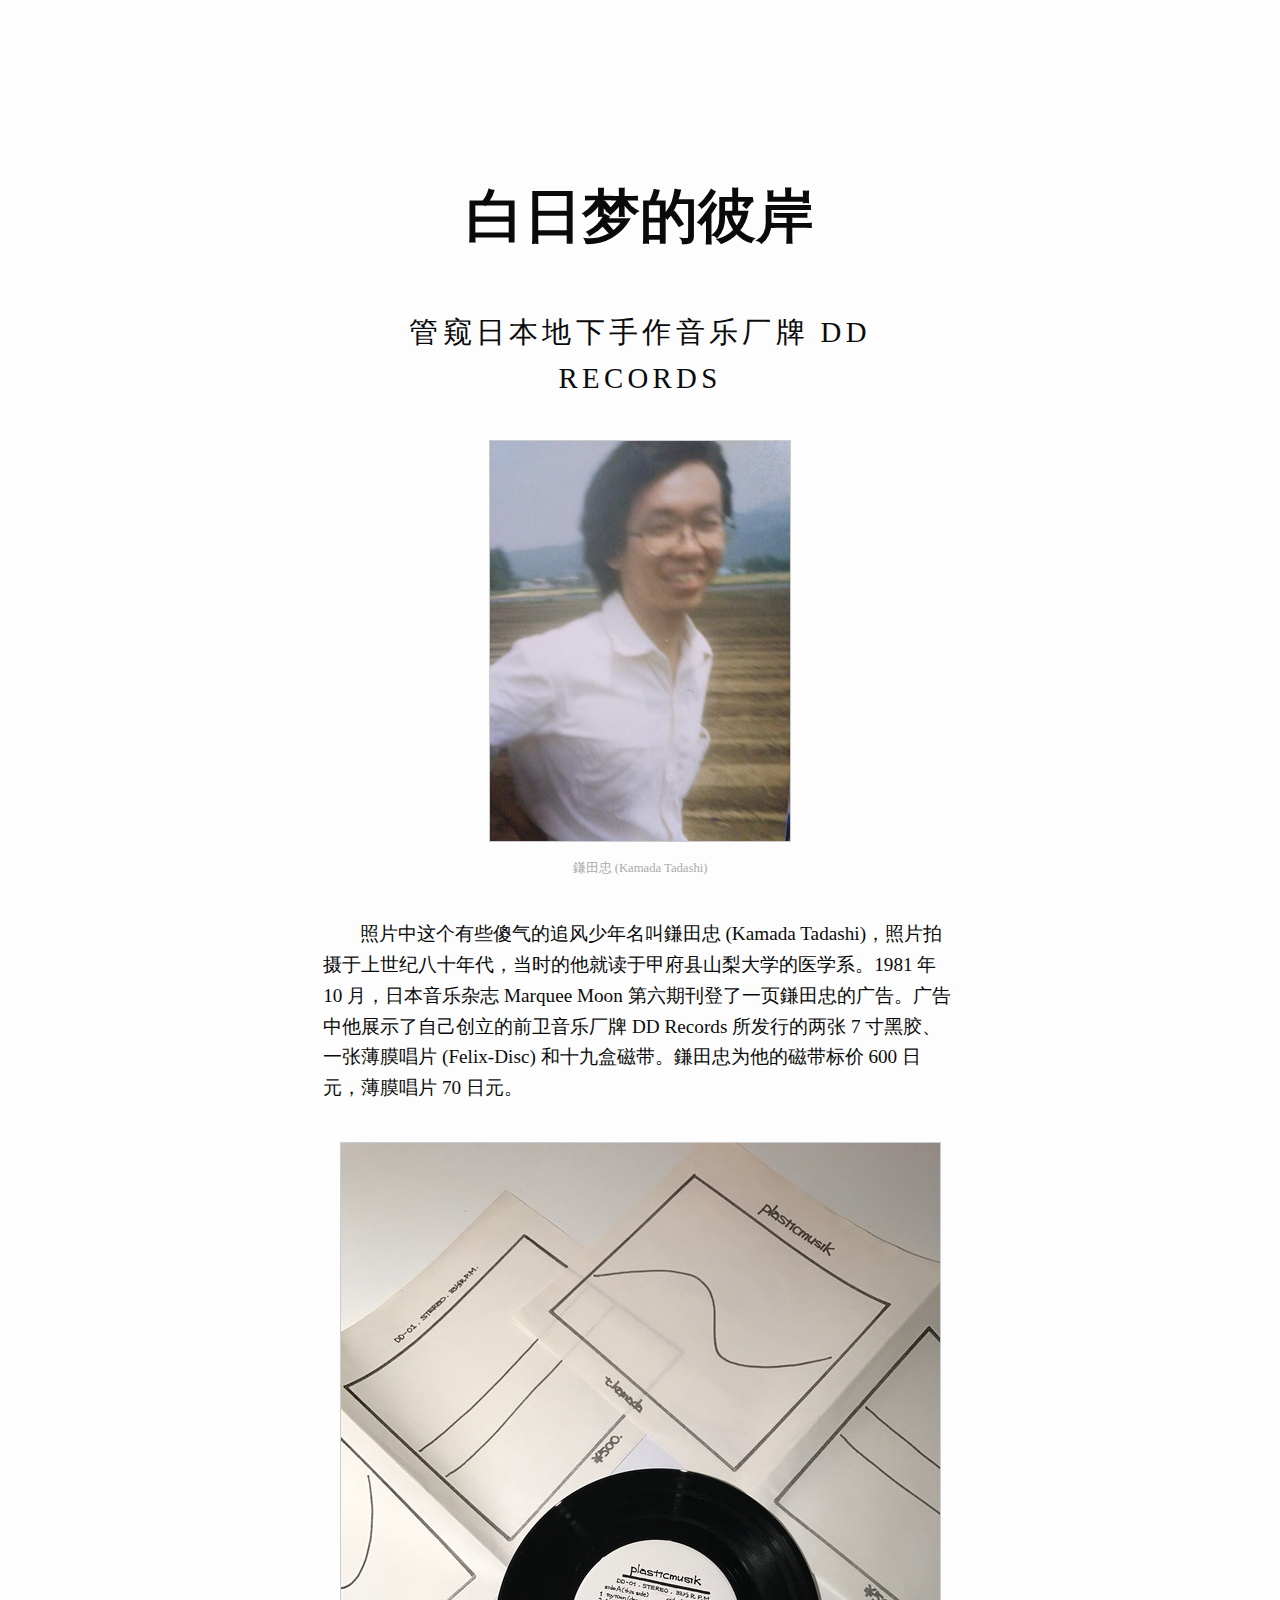
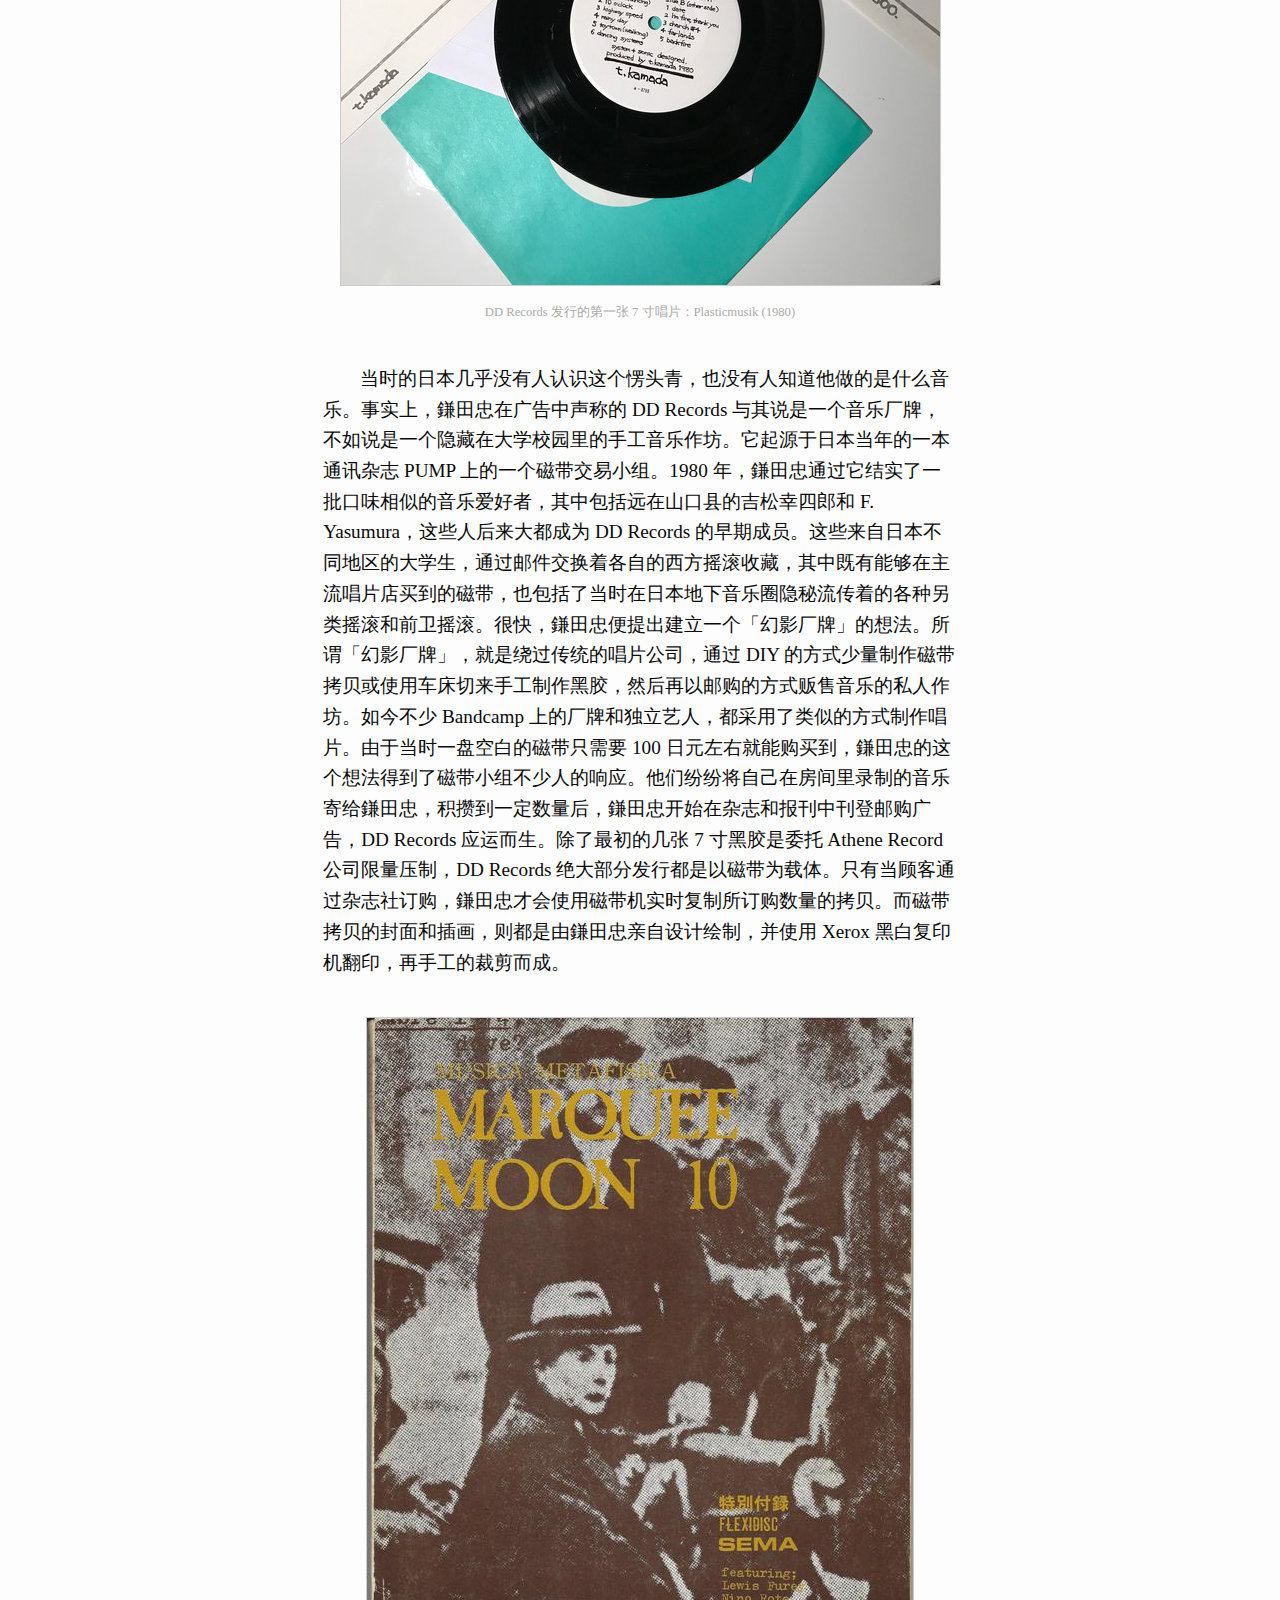
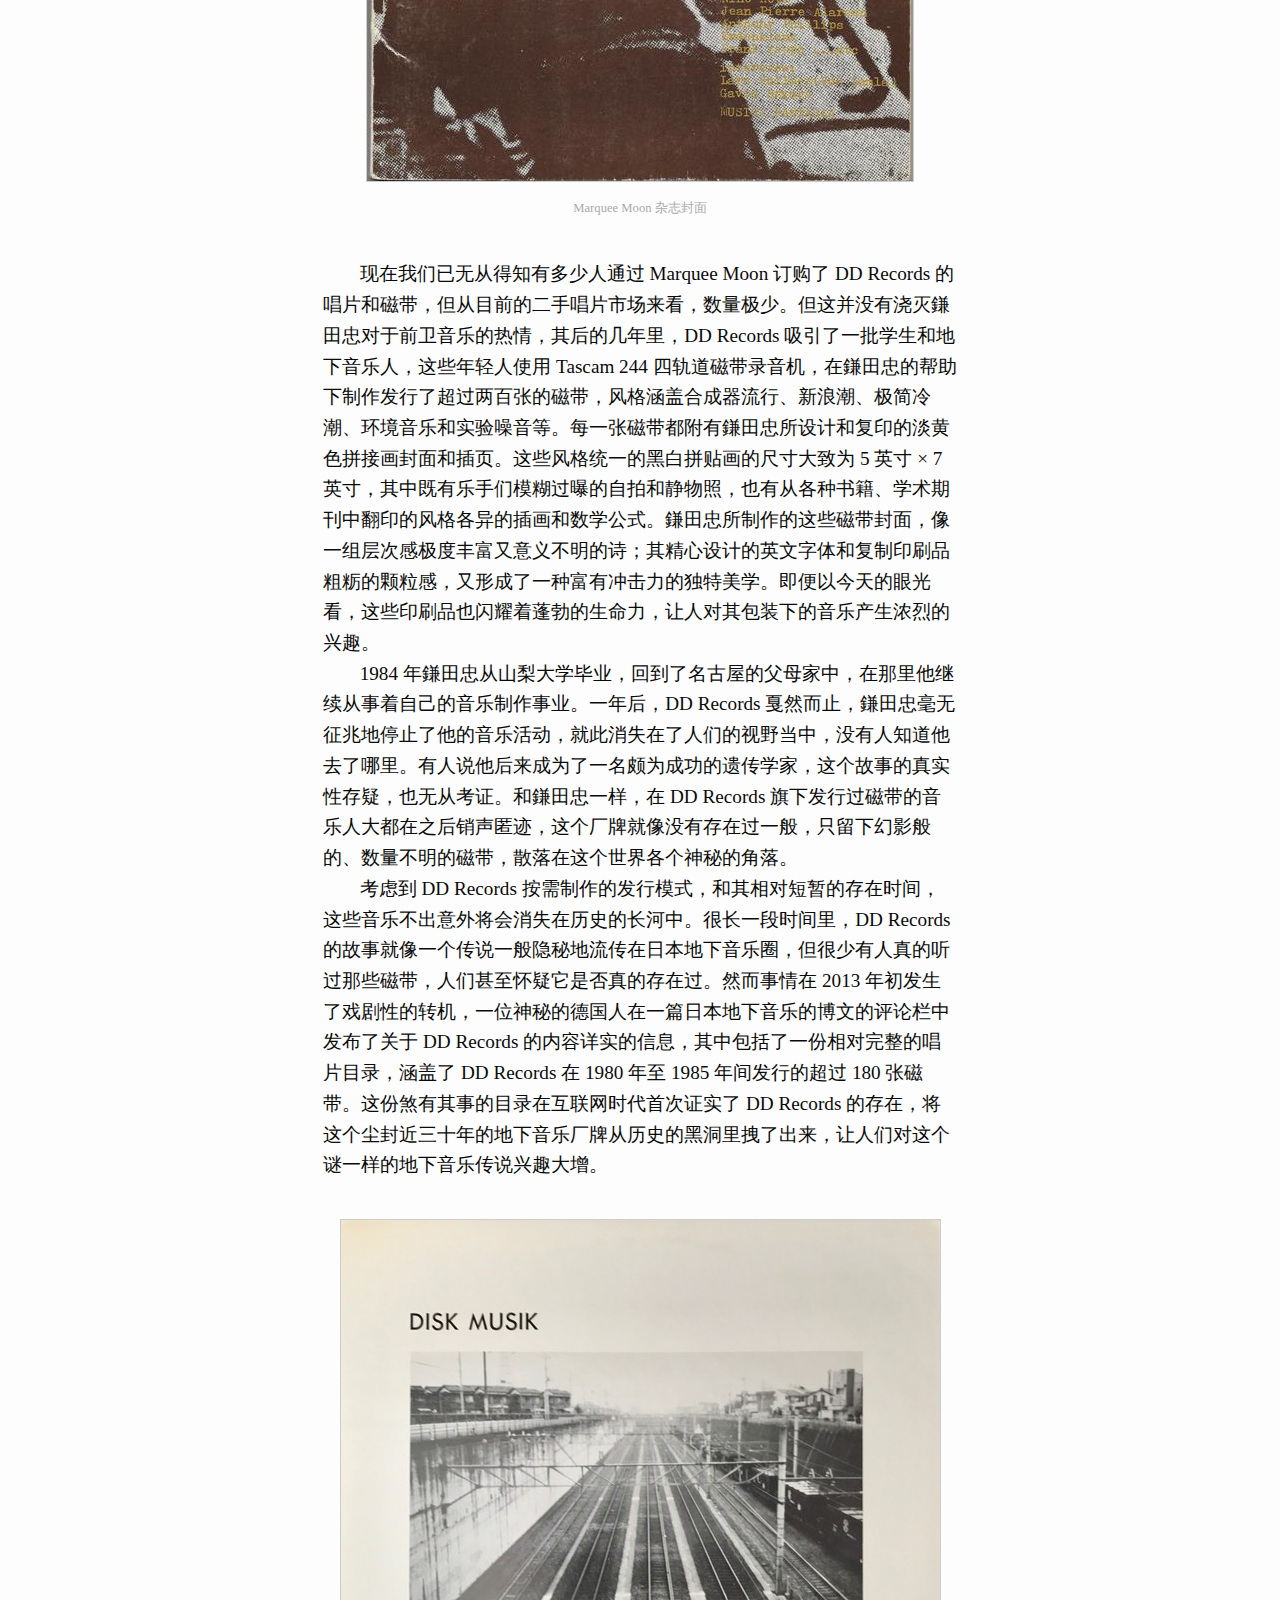
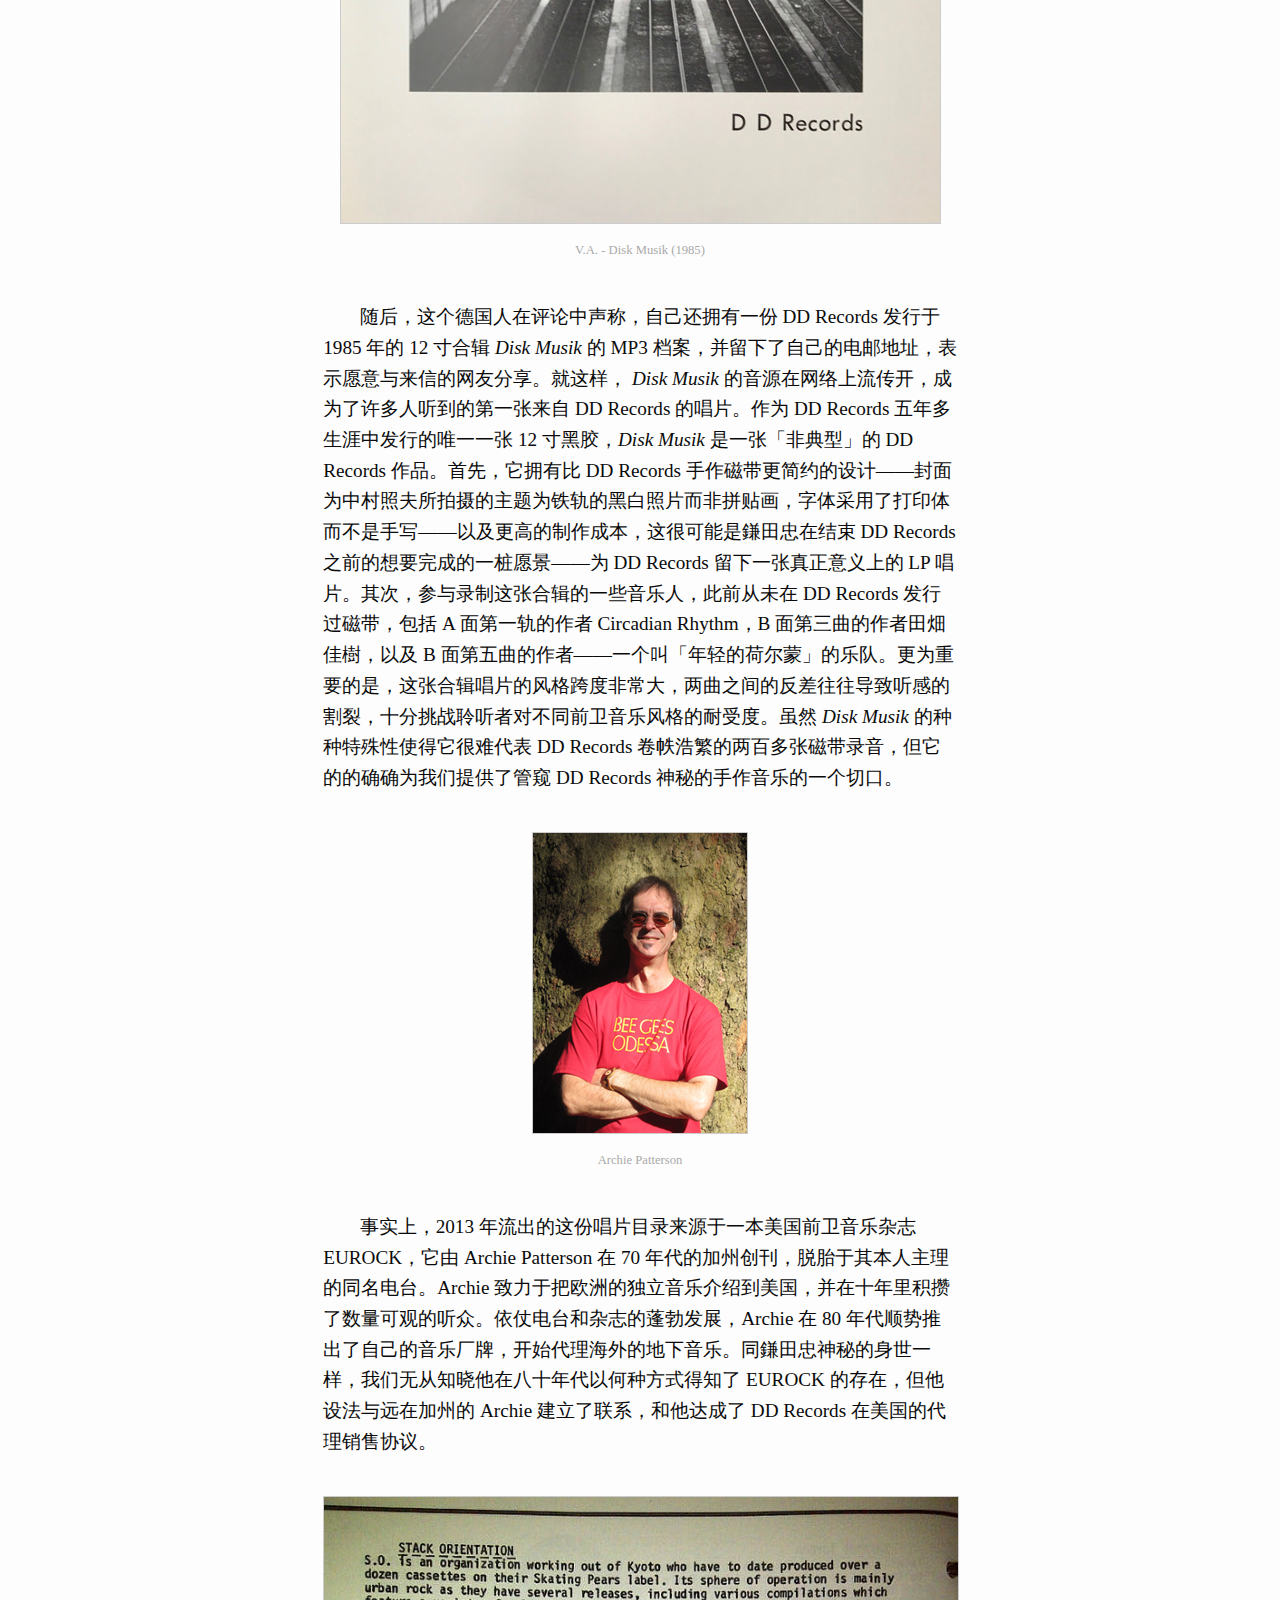
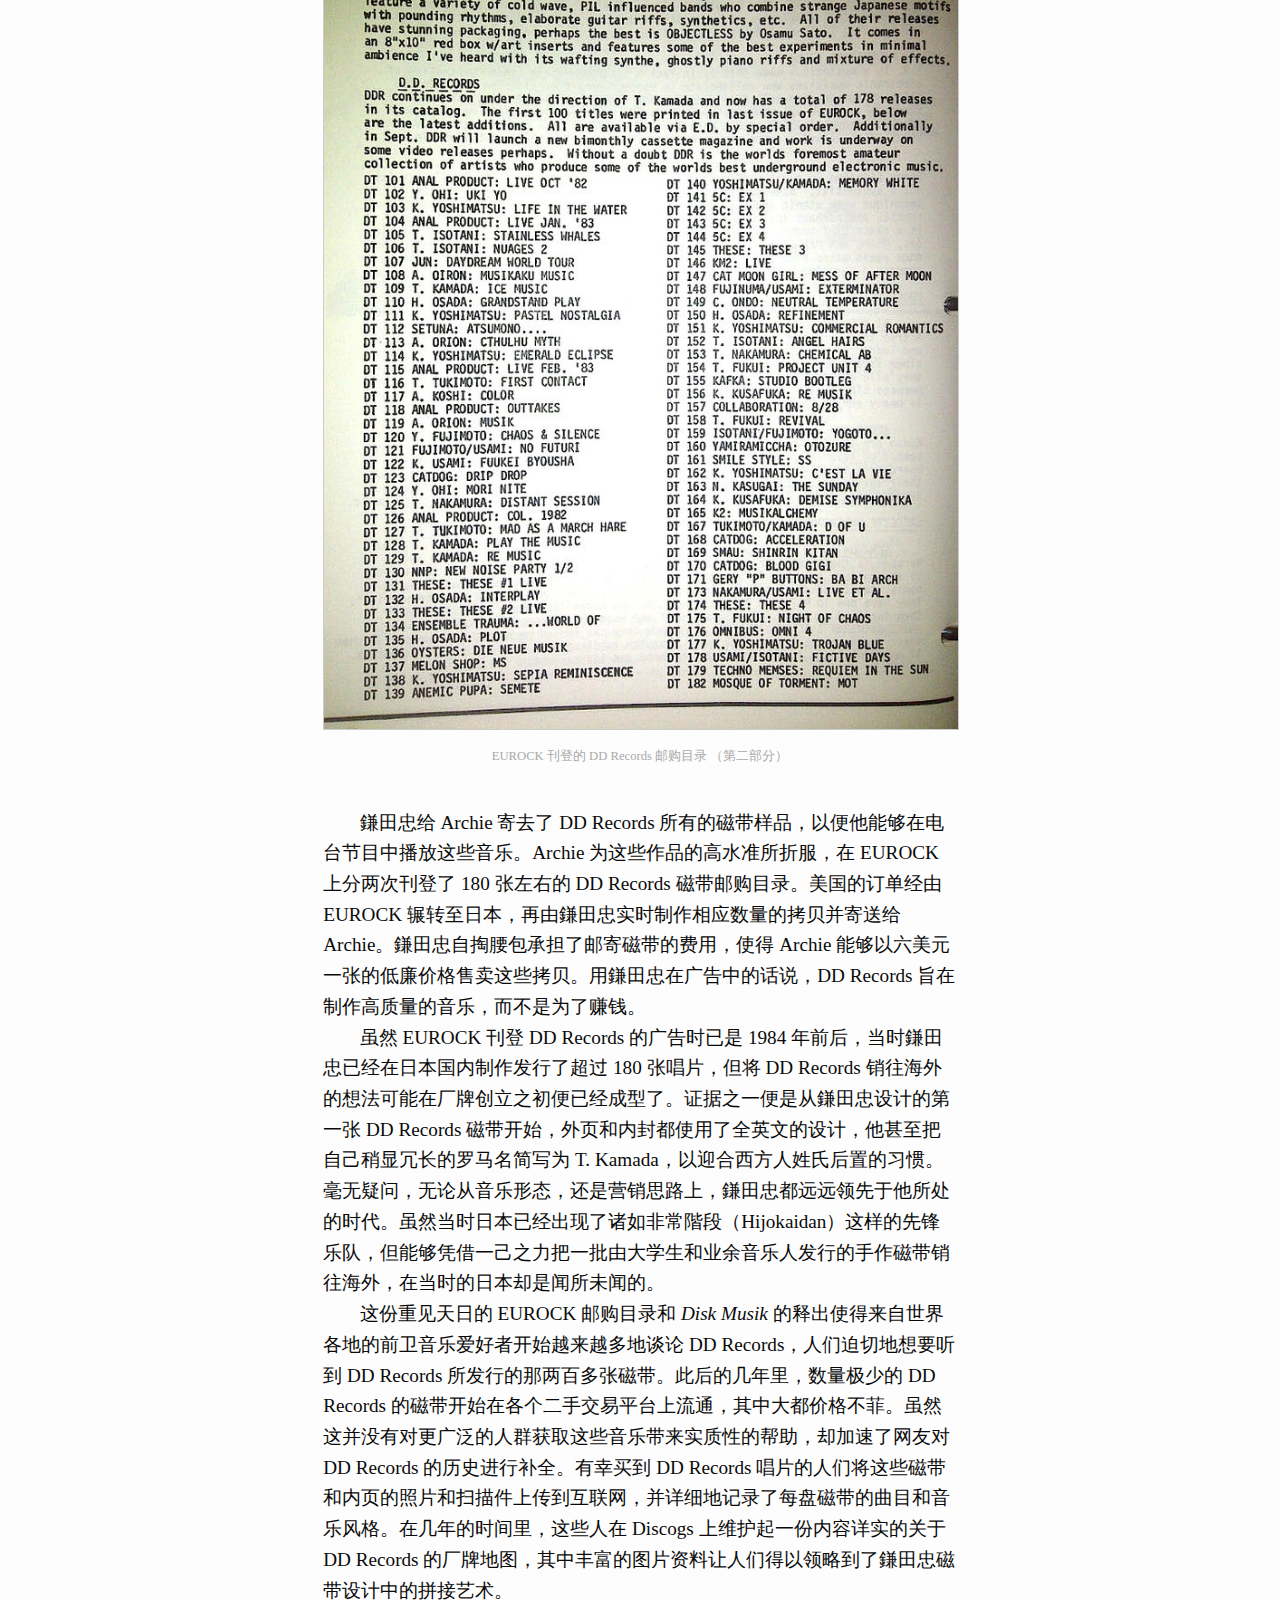
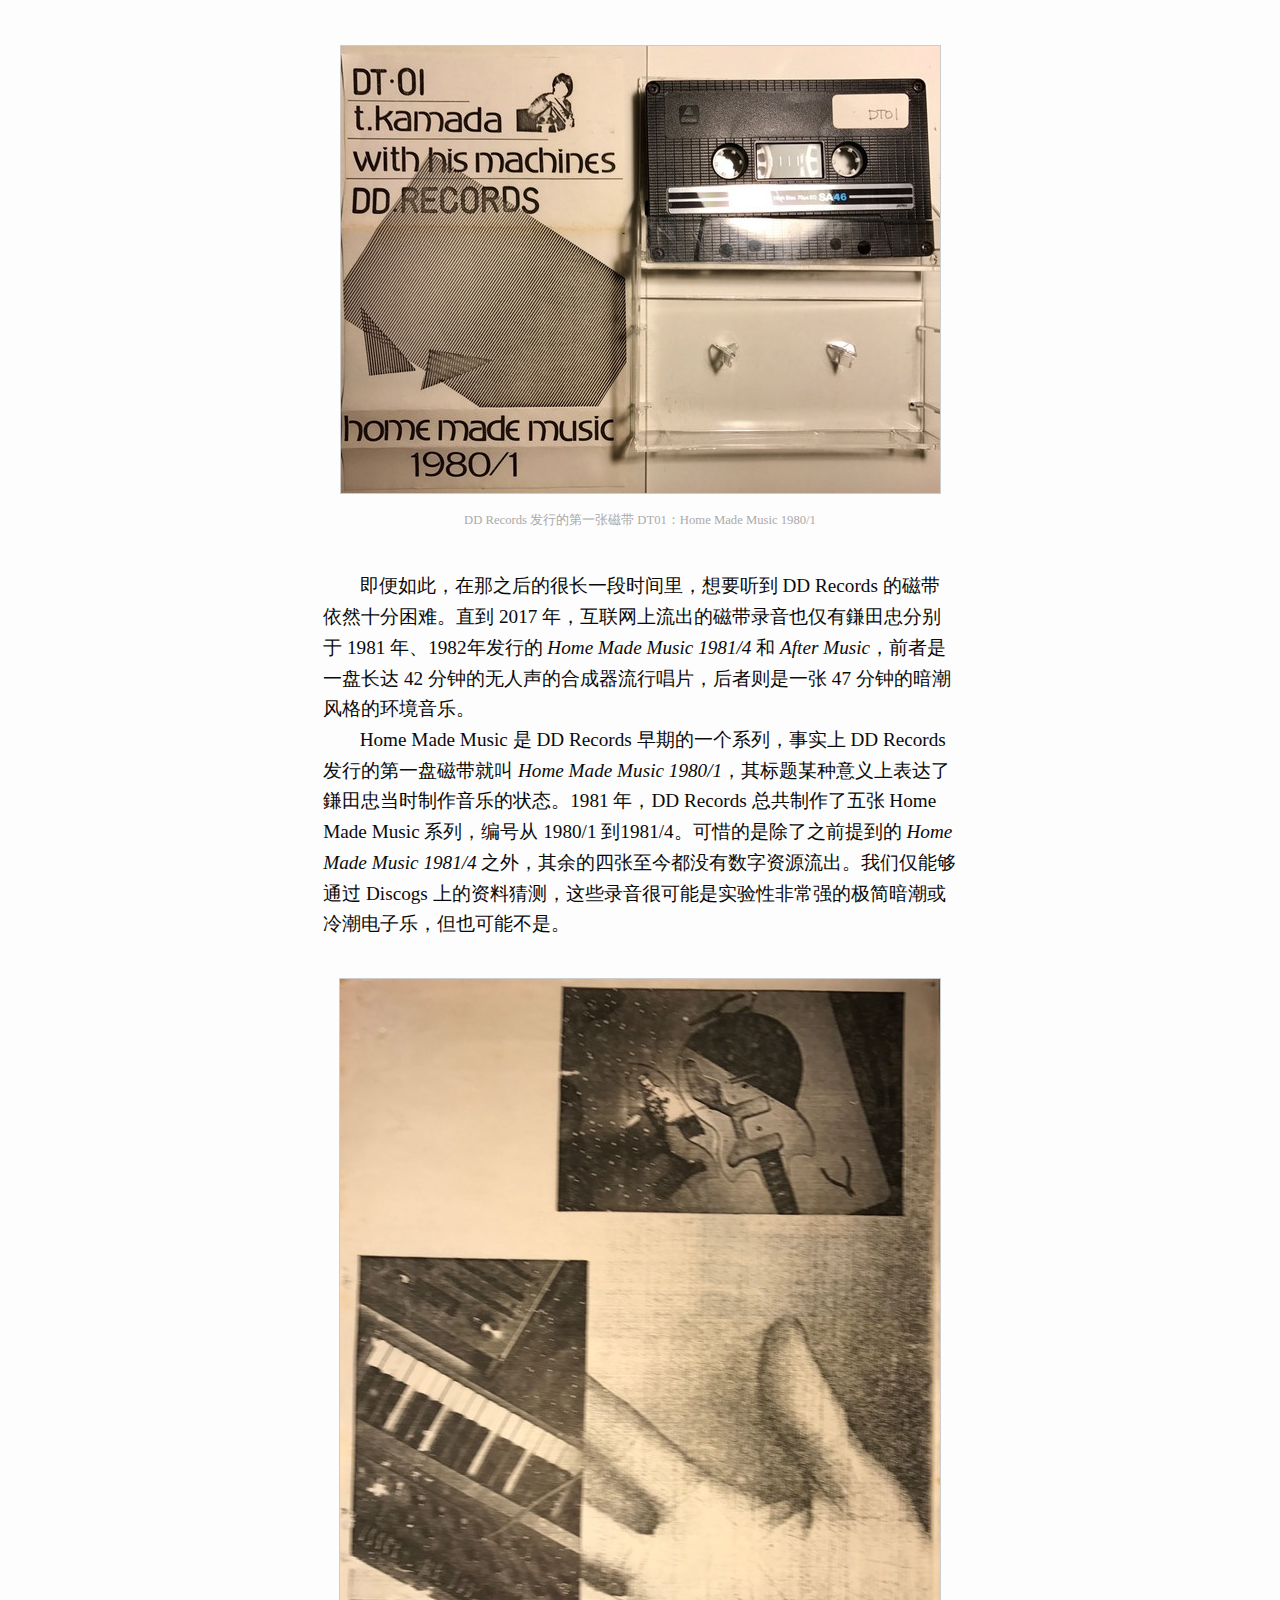
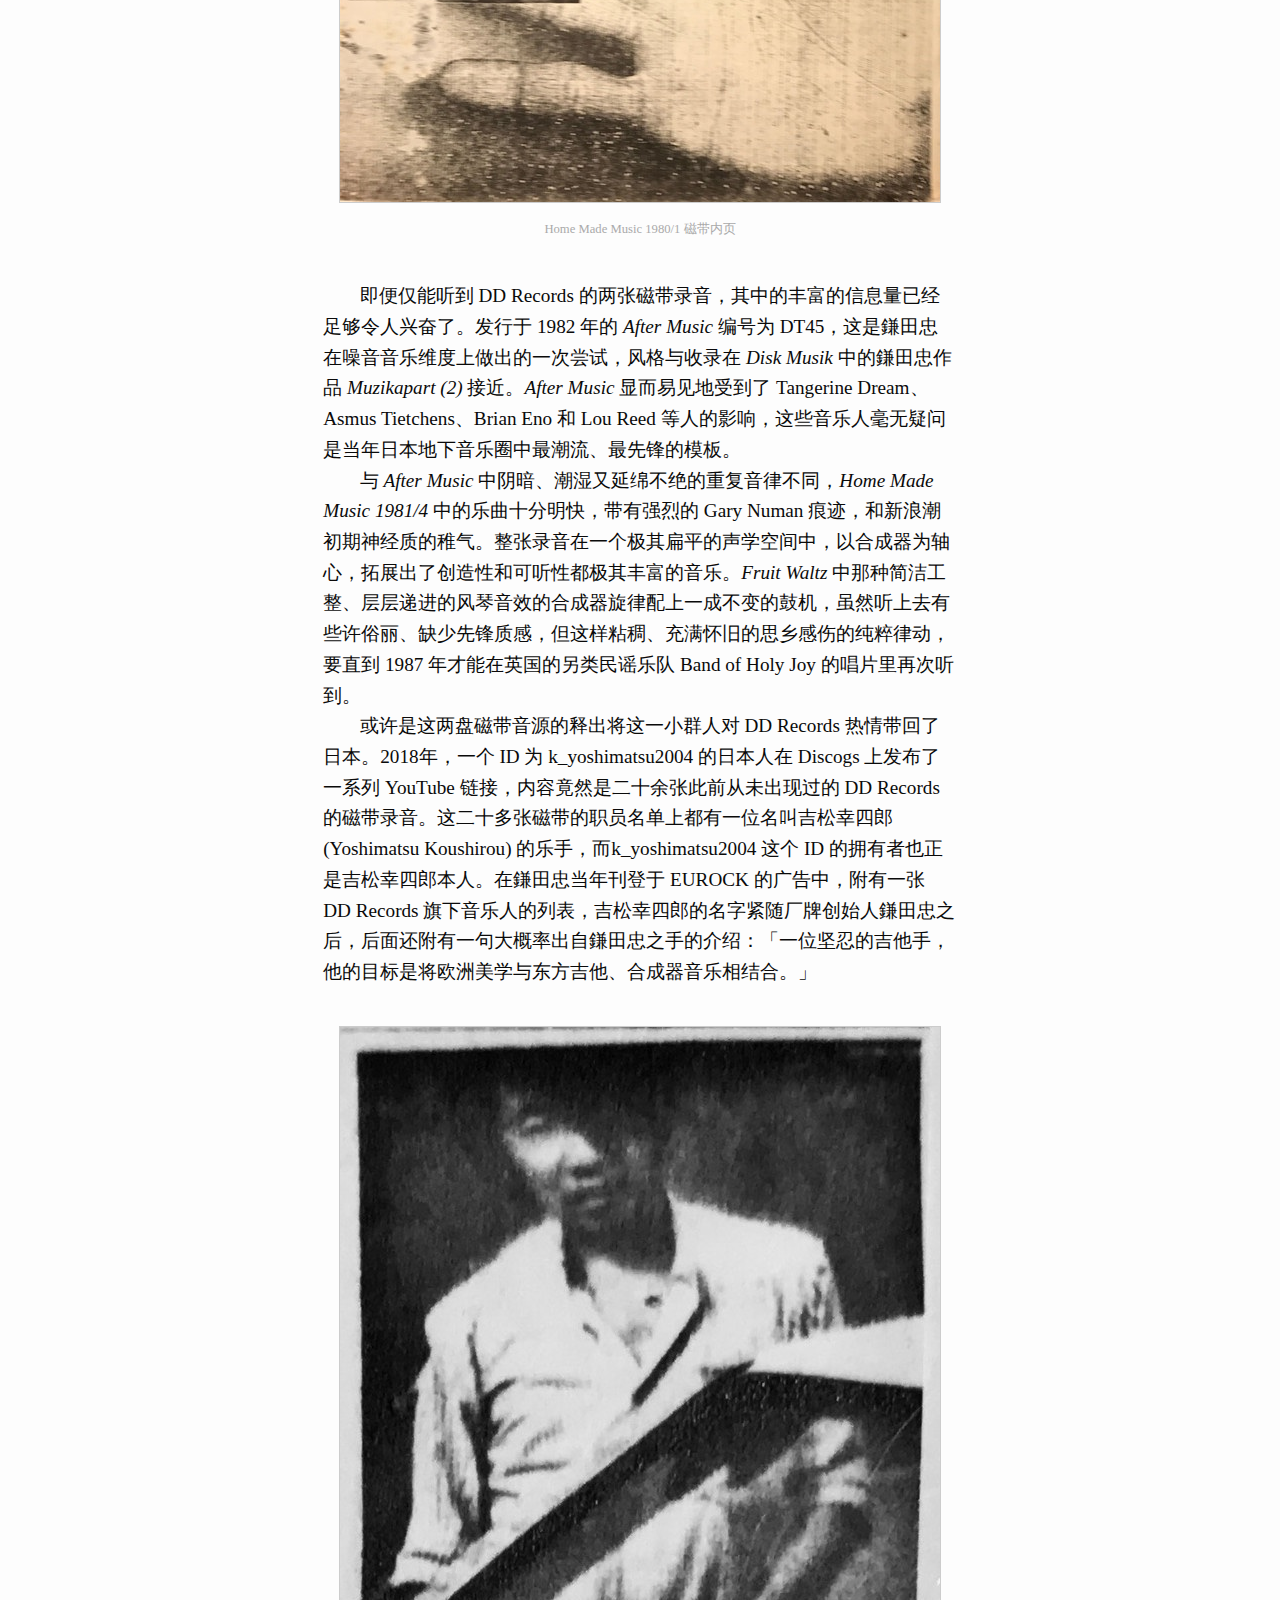
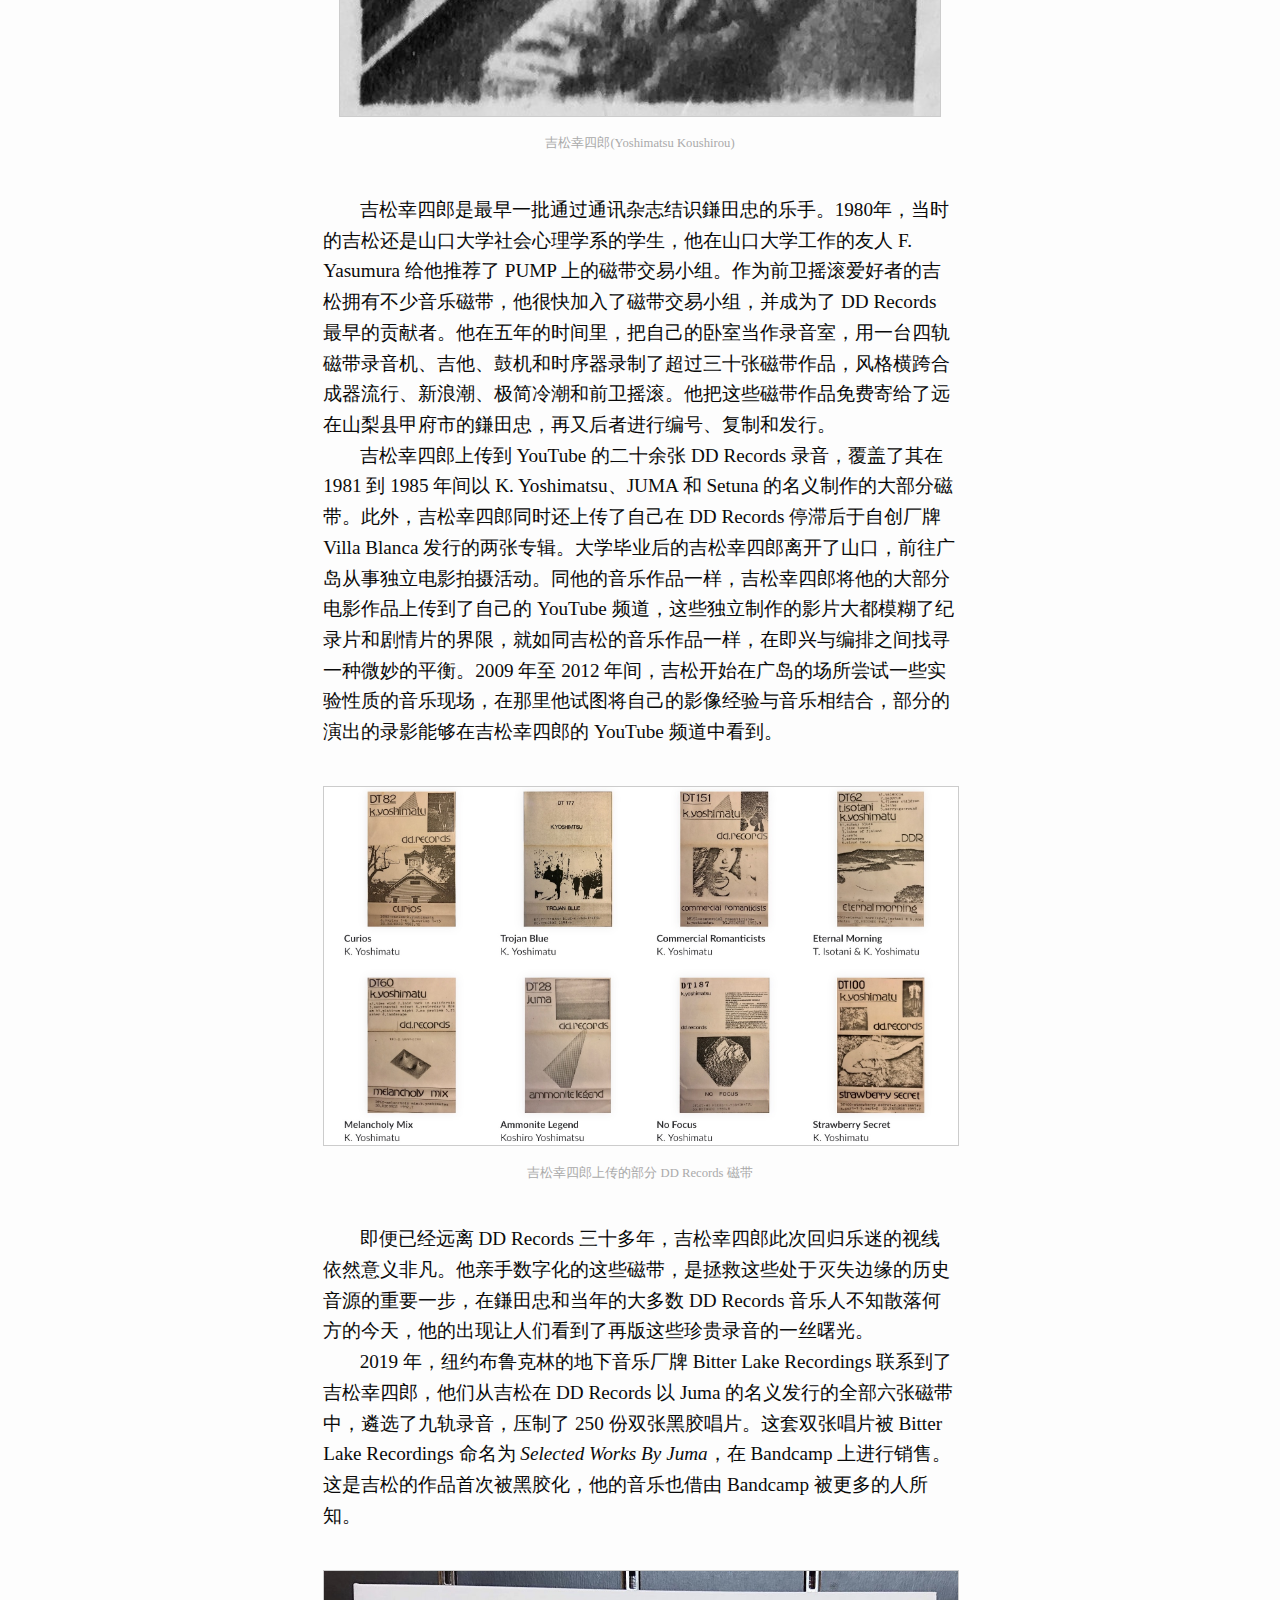
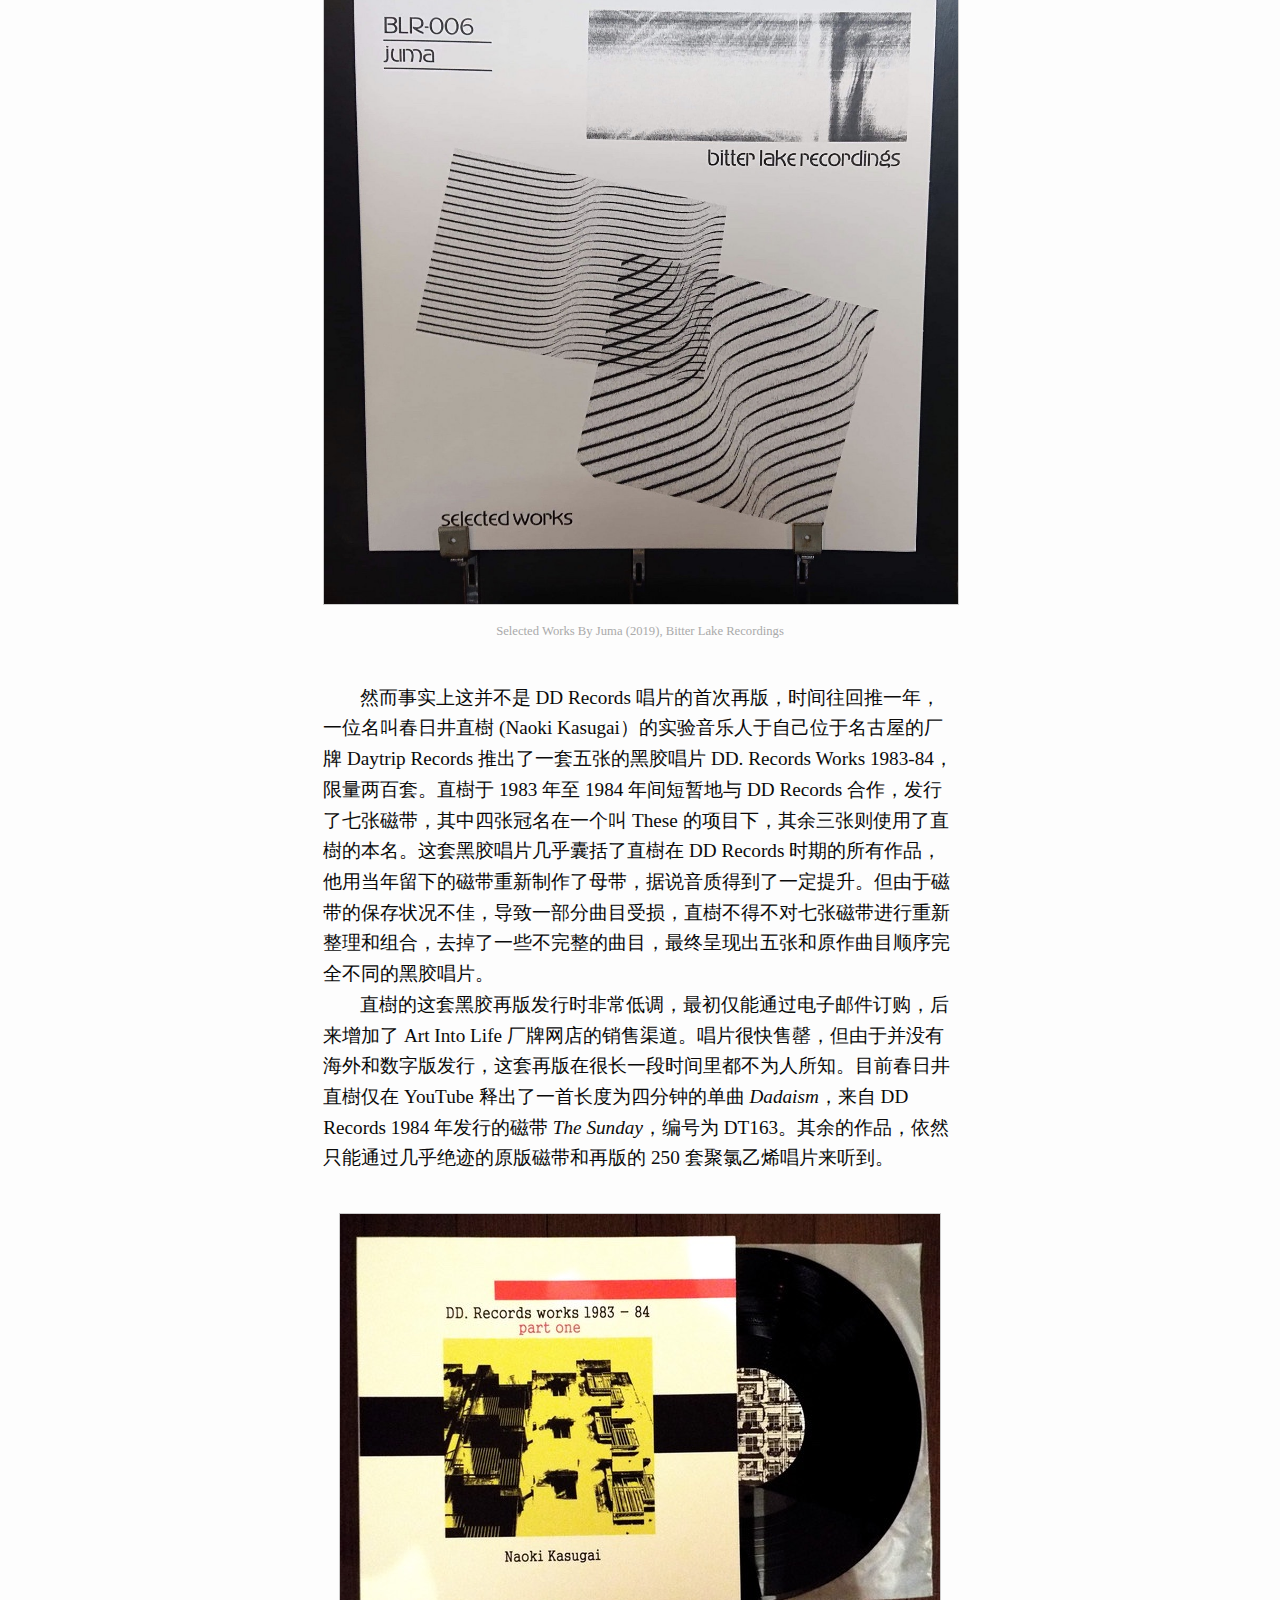
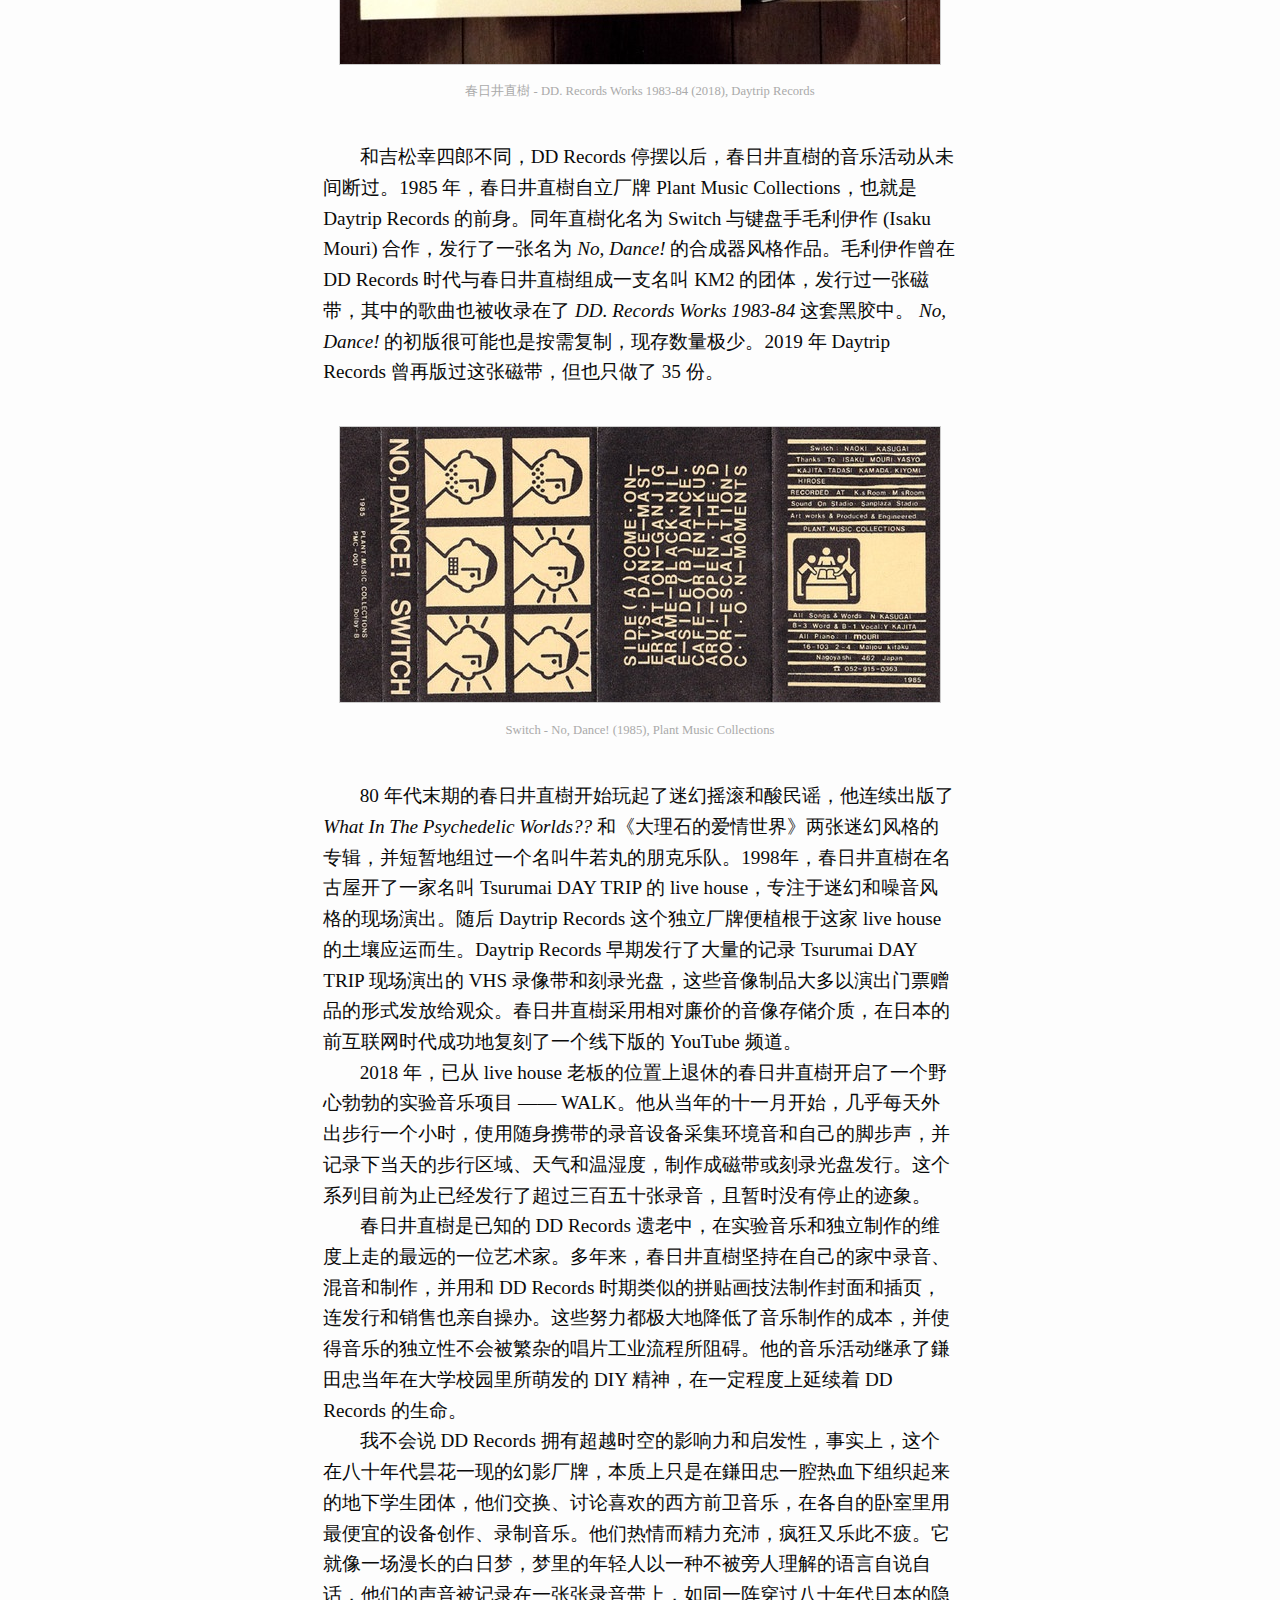
==== commit 5996d9bf: "update dd-records" ====
--- a/dd-records/index.html
+++ b/dd-records/index.html
@@ -17,7 +17,7 @@
 
 <figure><img src="plastic.jpg" alt="DD Records 发行的第一张 7 寸唱片：Plasticmusik (1980)"/><figcaption>DD Records 发行的第一张 7 寸唱片：Plasticmusik (1980)</figcaption></figure>
 
-<p>当时的日本几乎没有人认识这个愣头青，也没有人知道他做的是什么音乐。事实上，鎌田忠在广告中声称的 DD Records 与其说是一个音乐厂牌，不如说是一个隐藏在大学校园里的手工音乐作坊。它起源于日本当年的一本通讯杂志 PUMP 上的一个磁带交易小组。1980 年，鎌田忠通过它结实了一批口味相似的音乐爱好者，其中包括远在山口县的吉松幸四郎和 F. Yasumura，这些人后来大都为 DD Records 录制过磁带。这些来自日本不同地区的大学生，通过邮件交换着各自的西方摇滚收藏，其中既有能够在主流唱片店买到的磁带，也包括了当时在日本地下音乐圈隐秘流传着的各种另类摇滚和前卫摇滚。很快，鎌田忠便提出建立一个「幻影厂牌」的想法。所谓「幻影厂牌」，本质上就是通过 DIY 的方式少量制作磁带拷贝或车床切割的手工黑胶，然后再通过邮购的方式贩售音乐的私人作坊。如今不少 Bandcamp 上的厂牌和独立艺人，都采用了类似的方式制作唱片。由于当时一盘空白的磁带只需要 100 日元左右就能购买到，鎌田忠的这个想法得到了磁带小组不少人的支持。他们纷纷将自己在房间里录制的音乐寄给鎌田忠，积攒到一定数量后，鎌田忠开始在杂志和报刊中刊登邮购广告，DD Records 应运而生。除了最初的几张 7 寸黑胶是委托 Athene Record 公司限量压制，DD Records 绝大部分发行都是以磁带为载体。只有当顾客通过杂志社订购，鎌田忠才会使用磁带机实时复制所订购数量的拷贝。而磁带拷贝的封面和插画，则都是由鎌田忠亲自设计绘制，并使用 Xerox 黑白复印机翻印，再手工的裁剪而成。</p>
+<p>当时的日本几乎没有人认识这个愣头青，也没有人知道他做的是什么音乐。事实上，鎌田忠在广告中声称的 DD Records 与其说是一个音乐厂牌，不如说是一个隐藏在大学校园里的手工音乐作坊。它起源于日本当年的一本通讯杂志 PUMP 上的一个磁带交易小组。1980 年，鎌田忠通过它结实了一批口味相似的音乐爱好者，其中包括远在山口县的吉松幸四郎和 F. Yasumura，这些人后来大都成为 DD Records 的早期成员。这些来自日本不同地区的大学生，通过邮件交换着各自的西方摇滚收藏，其中既有能够在主流唱片店买到的磁带，也包括了当时在日本地下音乐圈隐秘流传着的各种另类摇滚和前卫摇滚。很快，鎌田忠便提出建立一个「幻影厂牌」的想法。所谓「幻影厂牌」，就是绕过传统的唱片公司，通过 DIY 的方式少量制作磁带拷贝或使用车床切来手工制作黑胶，然后再以邮购的方式贩售音乐的私人作坊。如今不少 Bandcamp 上的厂牌和独立艺人，都采用了类似的方式制作唱片。由于当时一盘空白的磁带只需要 100 日元左右就能购买到，鎌田忠的这个想法得到了磁带小组不少人的响应。他们纷纷将自己在房间里录制的音乐寄给鎌田忠，积攒到一定数量后，鎌田忠开始在杂志和报刊中刊登邮购广告，DD Records 应运而生。除了最初的几张 7 寸黑胶是委托 Athene Record 公司限量压制，DD Records 绝大部分发行都是以磁带为载体。只有当顾客通过杂志社订购，鎌田忠才会使用磁带机实时复制所订购数量的拷贝。而磁带拷贝的封面和插画，则都是由鎌田忠亲自设计绘制，并使用 Xerox 黑白复印机翻印，再手工的裁剪而成。</p>
 
 <figure><img src="1982-09-xx%20Marquee%20Moon%20v10%2000.jpeg" alt="Marquee Moon 杂志封面"/><figcaption>Marquee Moon 杂志封面</figcaption></figure>
 
@@ -41,7 +41,7 @@
 
 <p>虽然 EUROCK 刊登 DD Records 的广告时已是 1984 年前后，当时鎌田忠已经在日本国内制作发行了超过 180 张唱片，但将 DD Records 销往海外的想法可能在厂牌创立之初便已经成型了。证据之一便是从鎌田忠设计的第一张 DD Records 磁带开始，外页和内封都使用了全英文的设计，他甚至把自己稍显冗长的罗马名简写为 T. Kamada，以迎合西方人姓氏后置的习惯。毫无疑问，无论从音乐形态，还是营销思路上，鎌田忠都远远领先于他所处的时代。虽然当时日本已经出现了诸如非常階段（Hijokaidan）这样的先锋乐队，但能够凭借一己之力把一批由大学生和业余音乐人发行的手作磁带销往海外，在当时的日本却是闻所未闻的。</p>
 
-<p>这份重见天日的 EUROCK 邮购目录和 <em>Disk Musik</em> 的释出使得来自世界各地的前卫音乐爱好者开始越来越多地谈论 DD Records，人们迫切地想要听到 DD Records 所发行的那两百多张磁带。此后的几年里，数量极少的 DD Records 的磁带开始在各个二手交易平台上流通，其中大都价格不菲。虽然这并没有对更广泛的人群获取这些音乐带来实质性的帮助，却加速了网友对 DD Records 的历史进行补全。有幸买到 DD Records 唱片的人们将这些磁带和内页的照片和扫描件上传到互联网，并详细地记录了每盘磁带的曲目和音乐风格。在几年的时间里，这些人在 Discogs 上维护起一份内容详实的关于 DD Records 的厂牌地图，其中丰富的图片资料让人们得以领略到了鎌田忠的磁带设计拼接美学。</p>
+<p>这份重见天日的 EUROCK 邮购目录和 <em>Disk Musik</em> 的释出使得来自世界各地的前卫音乐爱好者开始越来越多地谈论 DD Records，人们迫切地想要听到 DD Records 所发行的那两百多张磁带。此后的几年里，数量极少的 DD Records 的磁带开始在各个二手交易平台上流通，其中大都价格不菲。虽然这并没有对更广泛的人群获取这些音乐带来实质性的帮助，却加速了网友对 DD Records 的历史进行补全。有幸买到 DD Records 唱片的人们将这些磁带和内页的照片和扫描件上传到互联网，并详细地记录了每盘磁带的曲目和音乐风格。在几年的时间里，这些人在 Discogs 上维护起一份内容详实的关于 DD Records 的厂牌地图，其中丰富的图片资料让人们得以领略到了鎌田忠磁带设计中的拼接艺术。</p>
 
 <figure><img src="dt01.jpg" alt="DD Records 发行的第一张磁带 DT01：Home Made Music 1980/1"/><figcaption>DD Records 发行的第一张磁带 DT01：Home Made Music 1980/1</figcaption></figure>
 
@@ -53,7 +53,7 @@
 
 <p>即便仅能听到 DD Records 的两张磁带录音，其中的丰富的信息量已经足够令人兴奋了。发行于 1982 年的 <em>After Music</em> 编号为 DT45，这是鎌田忠在噪音音乐维度上做出的一次尝试，风格与收录在 <em> Disk Musik</em> 中的鎌田忠作品 <em> Muzikapart (2)</em> 接近。<em>After Music</em> 显而易见地受到了 Tangerine Dream、Asmus Tietchens、Brian Eno 和 Lou Reed 等人的影响，这些音乐人毫无疑问是当年日本地下音乐圈中最潮流、最先锋的模板。</p>
 
-<p>与 <em>After Music</em> 中阴暗、潮湿又延绵不绝的重复音律不同，<em>Home Made Music 1981/4</em> 中的乐曲十分明快，带有强烈的 Gary Numan 痕迹，和新浪潮初期神经质的稚气。整张录音在一个极其扁平的声学空间中，以合成器为轴心，拓展出了创造性和可听性都极其丰富的音乐。<em>Fruit Waltz</em> 中那种简洁工整、层层递进的风琴音效的合成器旋律配上一成不变的鼓机，虽然听上去有些许俗丽、缺少先锋质感，但这样粘稠、充满怀旧的思乡感伤的纯粹律动，要直到 1987 年才能再次在英国的另类民谣乐队 Band of Holy Joy 的唱片里听到。</p>
+<p>与 <em>After Music</em> 中阴暗、潮湿又延绵不绝的重复音律不同，<em>Home Made Music 1981/4</em> 中的乐曲十分明快，带有强烈的 Gary Numan 痕迹，和新浪潮初期神经质的稚气。整张录音在一个极其扁平的声学空间中，以合成器为轴心，拓展出了创造性和可听性都极其丰富的音乐。<em>Fruit Waltz</em> 中那种简洁工整、层层递进的风琴音效的合成器旋律配上一成不变的鼓机，虽然听上去有些许俗丽、缺少先锋质感，但这样粘稠、充满怀旧的思乡感伤的纯粹律动，要直到 1987 年才能在英国的另类民谣乐队 Band of Holy Joy 的唱片里再次听到。</p>
 
 <p>或许是这两盘磁带音源的释出将这一小群人对 DD Records 热情带回了日本。2018年，一个 ID 为 k_yoshimatsu2004 的日本人在 Discogs 上发布了一系列 YouTube 链接，内容竟然是二十余张此前从未出现过的 DD Records 的磁带录音。这二十多张磁带的职员名单上都有一位名叫吉松幸四郎 (Yoshimatsu Koushirou) 的乐手，而k_yoshimatsu2004 这个 ID 的拥有者也正是吉松幸四郎本人。在鎌田忠当年刊登于 EUROCK 的广告中，附有一张 DD Records 旗下音乐人的列表，吉松幸四郎的名字紧随厂牌创始人鎌田忠之后，后面还附有一句大概率出自鎌田忠之手的介绍：「一位坚忍的吉他手，他的目标是将欧洲美学与东方吉他、合成器音乐相结合。」</p>
 
@@ -61,9 +61,9 @@
 
 <p>吉松幸四郎是最早一批通过通讯杂志结识鎌田忠的乐手。1980年，当时的吉松还是山口大学社会心理学系的学生，他在山口大学工作的友人 F. Yasumura 给他推荐了 PUMP 上的磁带交易小组。作为前卫摇滚爱好者的吉松拥有不少音乐磁带，他很快加入了磁带交易小组，并成为了 DD Records 最早的贡献者。他在五年的时间里，把自己的卧室当作录音室，用一台四轨磁带录音机、吉他、鼓机和时序器录制了超过三十张磁带作品，风格横跨合成器流行、新浪潮、极简冷潮和前卫摇滚。他把这些磁带作品免费寄给了远在山梨县甲府市的鎌田忠，再又后者进行编号、复制和发行。</p>
 
-<p>吉松幸四郎上传到 YouTube 的二十余张 DD Records 录音，覆盖了其在 1981 到 1985 年间以 K. Yoshimatsu、Juma 和 Setuna 的名义制作的大部分磁带。此外，吉松幸四郎同时还上传了自己在 DD Records 停滞后于自创厂牌 Villa Blanca 发行的两张专辑。大学毕业后的吉松幸四郎离开了山口，前往广岛从事独立电影拍摄活动。同他的音乐作品一样，吉松幸四郎将他的大部分电影作品上传到了自己的 YouTube 频道，这些独立制作的影片大都模糊了纪录片和剧情片的界限，就如同吉松的音乐作品一样，在即兴与编排之间找寻一种微妙的平衡。2009 年至 2012 年间，吉松开始在广岛的场所尝试一些实验性质的音乐现场，在那里他试图将自己的影像经验与音乐相结合，部分的演出的录影能够在吉松幸四郎的 YouTube 频道中看到。</p>
-
-<figure><img src="dd-records.jpg" alt="吉松幸四郎上传的部分 DD Records 磁带"/><figcaption>吉松幸四郎上传的部分 DD Records 磁带</figcaption></figure>
+<p>吉松幸四郎上传到 YouTube 的二十余张 DD Records 录音，覆盖了其在 1981 到 1985 年间以 K. Yoshimatsu、JUMA 和 Setuna 的名义制作的大部分磁带。此外，吉松幸四郎同时还上传了自己在 DD Records 停滞后于自创厂牌 Villa Blanca 发行的两张专辑。大学毕业后的吉松幸四郎离开了山口，前往广岛从事独立电影拍摄活动。同他的音乐作品一样，吉松幸四郎将他的大部分电影作品上传到了自己的 YouTube 频道，这些独立制作的影片大都模糊了纪录片和剧情片的界限，就如同吉松的音乐作品一样，在即兴与编排之间找寻一种微妙的平衡。2009 年至 2012 年间，吉松开始在广岛的场所尝试一些实验性质的音乐现场，在那里他试图将自己的影像经验与音乐相结合，部分的演出的录影能够在吉松幸四郎的 YouTube 频道中看到。</p>
+
+<figure><img src="dd-tapes-2.jpg" alt="吉松幸四郎上传的部分 DD Records 磁带"/><figcaption>吉松幸四郎上传的部分 DD Records 磁带</figcaption></figure>
 
 <p>即便已经远离 DD Records 三十多年，吉松幸四郎此次回归乐迷的视线依然意义非凡。他亲手数字化的这些磁带，是拯救这些处于灭失边缘的历史音源的重要一步，在鎌田忠和当年的大多数 DD Records 音乐人不知散落何方的今天，他的出现让人们看到了再版这些珍贵录音的一丝曙光。</p>
 
@@ -73,11 +73,11 @@
 
 <p>然而事实上这并不是 DD Records 唱片的首次再版，时间往回推一年，一位名叫春日井直樹 (Naoki Kasugai）的实验音乐人于自己位于名古屋的厂牌 Daytrip Records 推出了一套五张的黑胶唱片 DD. Records Works 1983-84，限量两百套。直樹于 1983 年至 1984 年间短暂地与 DD Records 合作，发行了七张磁带，其中四张冠名在一个叫 These 的项目下，其余三张则使用了直樹的本名。这套黑胶唱片几乎囊括了直樹在 DD Records 时期的所有作品，他用当年留下的磁带重新制作了母带，据说音质得到了一定提升。但由于磁带的保存状况不佳，导致一部分曲目受损，直樹不得不对七张磁带进行重新整理和组合，去掉了一些不完整的曲目，最终呈现出五张和原作曲目顺序完全不同的黑胶唱片。</p>
 
-<p>直樹的这套黑胶再版发行时非常低调，最初仅能通过电子邮件订购，后来增加了 Art Into Life 厂牌网店的销售渠道。唱片很快售罄，但由于并没有海外和数字版发行，这套再版在很长一段时间里都不为人所知。目前春日井直樹仅在 YouTube 释出了一首长度为四分钟的单曲 <em>Dadaism</em>，来自 DD Records 1984 年发行的磁带 <em>The Sunday</em>，编号为 DT163。其余的作品，依然只能通过几乎绝迹的原版磁带和再版的 250 套聚乙烯唱片来听到。</p>
+<p>直樹的这套黑胶再版发行时非常低调，最初仅能通过电子邮件订购，后来增加了 Art Into Life 厂牌网店的销售渠道。唱片很快售罄，但由于并没有海外和数字版发行，这套再版在很长一段时间里都不为人所知。目前春日井直樹仅在 YouTube 释出了一首长度为四分钟的单曲 <em>Dadaism</em>，来自 DD Records 1984 年发行的磁带 <em>The Sunday</em>，编号为 DT163。其余的作品，依然只能通过几乎绝迹的原版磁带和再版的 250 套聚氯乙烯唱片来听到。</p>
 
 <figure><img src="DD.jpg" alt="春日井直樹 - DD. Records Works 1983-84 (2018), Daytrip Records "/><figcaption>春日井直樹 - DD. Records Works 1983-84 (2018), Daytrip Records </figcaption></figure>
 
-<p>和吉松幸四郎不同，DD Records 停摆以后，春日井直樹的音乐活动从未间断过。1985 年，春日井直樹自立厂牌 Plant Music Collections，也就是 Daytrip Records 的前身。同年直樹化名为 Switch 与键盘手毛利伊作 (Isaku Mouri) 合作，发行了一张名为 <em>No, Dance!</em> 的合成器风格作品。毛利伊作曾在 DD Records 时代与春日井直樹组成一支名叫 KM2 的团体，发行过一张磁带，其中的歌曲也被收录在了 <em>DD. Records Works 1983-84</em> 黑胶中。 <em>No, Dance!</em> 的初版很可能也是按需复制，现存数量极少。2019 年 Daytrip Records 曾再版过这张磁带，但也只做了 35 份。</p>
+<p>和吉松幸四郎不同，DD Records 停摆以后，春日井直樹的音乐活动从未间断过。1985 年，春日井直樹自立厂牌 Plant Music Collections，也就是 Daytrip Records 的前身。同年直樹化名为 Switch 与键盘手毛利伊作 (Isaku Mouri) 合作，发行了一张名为 <em>No, Dance!</em> 的合成器风格作品。毛利伊作曾在 DD Records 时代与春日井直樹组成一支名叫 KM2 的团体，发行过一张磁带，其中的歌曲也被收录在了 <em>DD. Records Works 1983-84</em> 这套黑胶中。 <em>No, Dance!</em> 的初版很可能也是按需复制，现存数量极少。2019 年 Daytrip Records 曾再版过这张磁带，但也只做了 35 份。</p>
 
 <figure><img src="switch.jpg" alt="Switch - No, Dance! (1985),  Plant Music Collections"/><figcaption>Switch - No, Dance! (1985),  Plant Music Collections</figcaption></figure>
 
@@ -93,70 +93,480 @@
 
 <h2>后记</h2>
 
-<p>在写这篇文章的过程中，我通过 Discogs 的站内信联系到了吉松幸四郎先生，询问他是否愿意接受我的文字采访。没想到吉松幸四郎欣然答应了我的请求，回答了我许多关于 DD Records 和他自己的问题。作为当年社团的核心成员，吉松幸四郎的回答揭开了许多有关 DD Records 和鎌田忠的谜团，为这段历史注入了丰富的细节。没有吉松幸四郎慷慨的帮助，这篇文章很难完成。由于我不会日文，文字采访均使用英文完成。在吉松幸四郎授权下，以下附上采访的英文原文和中文翻译。</p>
-
-<ul>
-	<li>C：我听说你通过 PUMP 杂志上的磁带交易小组认识了 F. Yasumura，T. Isotani 和鎌田忠。你还记得那是什么时候吗？当时 DD Records 还没成立吧？I heard that you know F. Yasumura, T. Isotani and T. Kamada through a tape trading group on the PUMP magazine. When did this happen? Was it before DD. Records start? </li>
-	<li>Y.：那个小组在 DD Records 之前就开始了，几个月之后，鎌田忠创立了 DD Records。The tape trading group started shortly before DD Records. A few months later, Kamada started DD Records.</li>
-	<li>C: 你能告诉我关于这个磁带交易小组的更多细节吗？你们都交换些什么样的音乐？Could you tell me more about the tape trading group? What kind of music did you exchange there?</li>
-	<li>Y: 我们交换的音乐多种多样，当时我拥有很多的另类摇滚和前卫摇滚磁带。Various music was exchanged, but I had a lot of alternative rock and progressive rock.</li>
-	<li>C: 你和 F. Yasumura 当时都在山口大学对吗？你们是什么专业的？You and F. Yasumura studied at Yamaguchi University at that time. What majors did you study?</li>
-	<li>Y: 我当时在山口大学社会心理学，F. Yasumura 在学校里工作。At that time, I was a student at Yamaguchi University and majored in social psychology. F. Yasumura worked at a university.</li>
-	<li>C: 鎌田忠当时是在山梨大学，那儿离山口大学很远。那你有见过他本人吗？你们是如何在不同的地方进行合作的呢？T. Kamada was at University of Yamanashi, which is far from Yamaguchi University. Have you ever meet T. Kamada in person? How did you collaborate at two different places?</li>
-	<li>Y: 我从来没见过鎌田忠本人。但因为我们能够理解对方喜欢的音乐，所以交流变得很容易。I have never met Mr. Kamada. We could understand each other&#39;s favorite music, and I think that was the reason for the good communication.</li>
-	<li>C: 你一般都在哪录制音乐呢？你当年使用什么样设备和乐器？Where did you record music? What kind of equipments and instruments you use back then?</li>
-	<li>Y: 在我自己的房间里。我有一台多轨道的磁带录音机，还有几把吉他、鼓机以及时序器。 I recorded in my room. The equipment used was a multi-track cassette tape recorder. The instruments were mainly guitars, rhythm boxes and sequencers.</li>
-	<li>C: 当时制作一张磁带的成本是多少？What’s the cost of making a record back then?</li>
-	<li>Y: 当时我并不亲自制作磁带，所以我不清楚它的成本。但是我知道那时候磁带非常便宜，大概 100 日元一张，所以成本并不高。At that time, I didn&#39;t make records, so I don&#39;t know the cost, but the cassette was cheap at around 100 yen, so it was easy to use.</li>
-	<li>C: JUMA 这个名字的背后有什么故事吗？What’s the story behind the name JUMA?</li>
-	<li>Y: 它是我最喜欢的一部漫画。它是一个关于植物精灵如何神秘地进化的科幻故事。JUMA is my favorite manga title. A SF story of the mysterious evolution of plant spirits.</li>
-	<li>C: 你有时也会以 JUMA 的名义发行自己的个人作品，你是怎么考虑的呢？You sometimes put your solo recordings under JUMA too, what’s the consideration there?</li>
-	<li>Y: 我的个人作品一开始与 JUMA 的概念是重合的，只要我认为它是JUMA 故事的一部分，我就会将它以 JUMA 的名义发行它。粗略地说，我心目中 JUMA 就是音乐精神进化的故事。In my solo, the concept of JUMA overlapped at the beginning, and the work I wanted to release as a story of JUMA is under the name of JUMA. The story of JUMA is, roughly speaking, the story of the spiritual evolution of music.</li>
-	<li>C: 那么刹那 (Setuna) 呢？它是你的一个特别项目吗？你为什么只做了一张刹那的磁带？Is Setuna a special project of you? Why there is only one tape under this name?</li>
-	<li>Y: 刹那算是我的一个私人爱好，它是当时日本前卫摇滚的一个模仿品。我当时并没有计划做很多这样的音乐，所有只有一张。Setuna was intended as a parody of Japanese prog rock, which is my personal rare hobby, and I didn&#39;t intend to make many, so I have only one.</li>
-	<li>C: 1982 年的时候你有一个叫 Norm 的项目，你们做了一张叫 Pretty Junk 的磁带，它为什么没有在 DD Records 发行？我在 twitter 上看到你在找这张磁带的音乐（很遗憾你遗失了它），你还记得那是什么样的音乐吗？You also had a project called Norm in 1982, why the tape Pretty Junk was not released in DD. Records? I read on twitter that you are looking for this tape (so sorry that you lost your tape), what is the music like on this tape?</li>
-	<li>Y：在 1982 年，Norm 是一个三人乐队，我演奏弹吉他，贝斯和鼓，中村均弹贝斯，他也是乐队的队长。当时是中村的主意，他希望这张作品通过一个私人厂牌而不是 DD Records 来发行。我们当时做的音乐是比较尖锐另类摇滚。In 1982, Norm was a three-piece band of me on guitar, bass and drums, and Mr. Nakamura on bass was the leader. Due to Mr. Nakamura&#39;s intention, it was released on a personal label without being released on DD Records. The musicality is like a sharp alternative rock.</li>
-	<li>C: 你们怎么销售&nbsp;DD Records 的磁带呢？当时你们大概卖出了多少拷贝？How did you sell the DD Records tapes in Japan? Do you know roughly how many copies you sold for each recording?</li>
-	<li>Y: DD Records 的磁带是通过刊登在音乐杂志上的邮购广告进行推销的。它们是按照订单的数量来复制并邮寄给顾客。除了鎌田忠以外，我认为没有人知道这些磁带卖出了多少。DD Records tape sales were promoted by posting advertisements and reviews in music magazines mainly by mail order. It is a custom-made method in which when an order comes in, the tape is dubbed and mailed. I don&#39;t think I knew much about how many pieces were sold for each work, except for Mr. Kamata.</li>
-	<li>C：你知道 1983 年前后鎌田忠通过 EUROCK 把磁带卖到了美国吗？你当时对此有什么想法？Did you know that Kamada also sell tapes to USA through a magazine called EUROCK in 1983 or so? How did you feel about it back then?</li>
-	<li>Y: 我后来听说了这件事。这次海外推销的经历是后来我收到很多来自国外的关注的最主要原因。I later learned that Mr. Kamada was selling tapes in the United States via EUROCK. I think the influence of the promotion is the biggest reason why I have received inquiries about my music from overseas.</li>
-	<li>C: 鎌田忠独自完成了所有的磁带制作吗？你有没有帮助他？Did Kamada make all tape copies all by himself? Did he get help from you?</li>
-	<li>Y: 实际上，我对鎌田先生当时的音乐制作环境所知甚少。我只是制作我的音乐然后免费寄给他，我从来没有参与他的音乐制作活动。Actually, I don&#39;t know much about Mr. Kamada&#39;s music production environment. I make my music and give it to Mr. Kamada for free, and I don&#39;t help him with his musical activities.</li>
-	<li>C: 你能告诉我一些关于鎌田忠本人的事吗？他是什么样的人？Could you tell me more about Kamada? What was he like?</li>
-	<li>Y：为不了解鎌田先生的日常，但他是一个对待音乐很严肃的人。我认同他的工作态度，并把自己的音乐托付给他。I’m not sure about Mr. Kamada&#39;s daily life, but he was serious about music. I sympathized with his attitude and entrusted him with my musical work.</li>
-	<li>C: 那么F. Yasumura 和 T. 矶谷呢？他们现在还在做音乐吗？Could you tell me more about F. Yasumura and T. Isotani? Did they continue making music after DD records?</li>
-	<li>Y: F. Yasumura 还在东京活动。我有很长时间没有听到矶谷先生的消息了，但是我知道他现在是一个小学老师。F. Yasumura is still active in Tokyo. I haven&#39;t heard from Mr. Isotani for decades, but he is an elementary school teacher.</li>
-	<li>C: 你还认识其他的DD Records 音乐人吗？Do you know other musicians from DD. Records?</li>
-	<li>Y: 我目前与宇佐美先生和中村照夫有联系。 The DD Records musicians we are currently in contact with are Mr. Usami and Mr. T. Nakamura.</li>
-	<li>C: Bitter Lake Recordings 发行了 Juma 的双张黑胶唱片。这背后的故事是什么？他们是否从你那儿获取了那些磁带来制作唱片？Bitter Lake Recordings released a 2LP Compilation of Juma. What’s the story behind it? Did they contact you to get the tapes to make the LPs? </li>
-	<li>Y: Bitter Lake Recordings 发给我了一份他们希望发行的 JUMA 的作品选单，我接受了并把那些音源数据发给了他们。The organizer of Bitter Lake Recordings presented a selection list that they wanted to release JUMA&#39;s best records, so I accepted that and handed them the sound source data.</li>
-	<li>C: 出于怎样的原因他们只发行了JUMA 的作品？Is there any reason they only picked recordings under Juma?</li>
-	<li>Y: 他们计划在发行JUMA 的精选集之后再发行一张我个人作品的精选专辑。我认为这个项目还在进行中。They also planned to release the best compilation album of my solo after the JUMA record release. I think it&#39;s still in progress.</li>
-	<li>C: 你将自己大部分的 DD Records 录音都上传到了 YouTube，但不包括几张早期的录音（DT03, DT17, 等等）。那些磁带是丢失了吗？You have uploaded most of your DD. Records tapes to YouTube, but some early works are missing (DT03, DT17, etc). Are these tapes lost? </li>
-	<li>Y: 是的，一些早期的录音的确是遗失了。我没有这些磁带的音源数据，如果我有的话我将很乐意分享它们。Some of the early works are certainly missing (DT03, DT17, etc.) I don&#39;t have a sound source at hand, but of course I would like to publish it if I have it.</li>
-	<li>C: 你最喜欢的一张 DD Records 磁带是？What’s your favorite DD records tape?</li>
+<p>在写这篇文章的过程中，我通过 Discogs 的站内信联系到了吉松幸四郎先生，询问他是否愿意接受我的文字采访。吉松幸四郎欣然同意了我的请求，回答了我许多关于 DD Records 和他本人的问题。作为当年社团的核心成员，吉松幸四郎的回答揭开了许多有关 DD Records 和鎌田忠的谜团，为这段历史注入了丰富的细节。没有吉松幸四郎的慷慨帮助，这篇文章很难完成。吉松幸四郎在邮件中表示，自己很愿意看到自己的音乐以及 DD Records 的故事被更多的人知道。由于我不会日文，文字采访均使用英文完成。经吉松幸四郎同意，此处附上采访的英文原文和中文翻译。</p>
+
+<ul>
+	<li>C：我听说你通过 PUMP 杂志上的磁带交易小组认识了 F. Yasumura，T. 矶谷和鎌田忠。你还记得那是什么时候吗？当时 DD Records 还没成立吧？</li>
+</ul>
+
+<blockquote>
+<p>I heard that you know F. Yasumura, T. Isotani and T. Kamada through a tape trading group on the PUMP magazine. When did this happen? Was it before DD. Records start? </p>
+</blockquote>
+
+<ul>
+	<li>Y.：那个小组在 DD Records 之前就开始了，几个月之后，鎌田忠创立了 DD Records。</li>
+</ul>
+
+<blockquote>
+<p>The tape trading group started shortly before DD Records. A few months later, Kamada started DD Records.</p>
+</blockquote>
+
+<ul>
+	<li>C: 你能告诉我关于这个磁带交易小组的更多细节吗？你们都交换些什么样的音乐？</li>
+</ul>
+
+<blockquote>
+<p>Could you tell me more about the tape trading group? What kind of music did you exchange there?</p>
+</blockquote>
+
+<ul>
+	<li>Y: 我们交换许多不同风格的音乐，我记得当时我有很多的另类摇滚和前卫摇滚磁带。</li>
+</ul>
+
+<blockquote>
+<p>Various music was exchanged, but I had a lot of alternative rock and progressive rock.</p>
+</blockquote>
+
+<ul>
+	<li>C: 你和 F. Yasumura 当时都在山口大学对吗？你们是什么专业的？</li>
+</ul>
+
+<blockquote>
+<p>You and F. Yasumura studied at Yamaguchi University at that time. What majors did you study?</p>
+</blockquote>
+
+<ul>
+	<li>Y: 我当时在山口大学社会心理学，F. Yasumura 在学校里工作。</li>
+</ul>
+
+<blockquote>
+<p>At that time, I was a student at Yamaguchi University and majored in social psychology. F. Yasumura worked at a university.</p>
+</blockquote>
+
+<ul>
+	<li>C: 鎌田忠当时是在山梨大学，那儿离山口大学很远。那你有见过他本人吗？你们是如何在不同的地方进行合作的呢？</li>
+</ul>
+
+<blockquote>
+<p>T. Kamada was at University of Yamanashi, which is far from Yamaguchi University. Have you ever met T. Kamada in person? How did you collaborate at two different places?</p>
+</blockquote>
+
+<ul>
+	<li>Y: 我从来没见过鎌田忠本人。但因为我们能够理解对方喜欢的音乐，所以交流很容易。</li>
+</ul>
+
+<blockquote>
+<p>I have never met Mr. Kamada. We could understand each other&#39;s favorite music, and I think that was the reason for the good communication.</p>
+</blockquote>
+
+<ul>
+	<li>C: 你一般都在哪录制音乐呢？你当年使用什么样设备和乐器？</li>
+</ul>
+
+<blockquote>
+<p>Where did you record music? What kind of equipments and instruments you use back then?</p>
+</blockquote>
+
+<ul>
+	<li>Y: 在我自己的房间里。我有一台多轨道的磁带录音机，还有几把吉他、鼓机以及时序器。 </li>
+</ul>
+
+<blockquote>
+<p>I recorded in my room. The equipment used was a multi-track cassette tape recorder. The instruments were mainly guitars, rhythm boxes and sequencers.</p>
+</blockquote>
+
+<ul>
+	<li>C: 当时制作一张磁带的成本是多少？</li>
+</ul>
+
+<blockquote>
+<p>What’s the cost of making a record back then?</p>
+</blockquote>
+
+<ul>
+	<li>Y: 当时我并不亲自制作磁带，所以我不清楚它的成本。但是我知道那时候磁带非常便宜，大概 100 日元一张，所以成本并不高。</li>
+</ul>
+
+<blockquote>
+<p>At that time, I didn&#39;t make records, so I don&#39;t know the cost, but the cassette was cheap at around 100 yen, so it was easy to use.</p>
+</blockquote>
+
+<ul>
+	<li>C: JUMA 这个名字的背后有什么故事吗？</li>
+</ul>
+
+<blockquote>
+<p>What’s the story behind the name JUMA?</p>
+</blockquote>
+
+<ul>
+	<li>Y: 它是我最喜欢的一部漫画。它是一个关于植物精灵如何神秘地进化的科幻故事。</li>
+</ul>
+
+<blockquote>
+<p>JUMA is my favorite manga title. A SF story of the mysterious evolution of plant spirits.</p>
+</blockquote>
+
+<ul>
+	<li>C: 你有时也会以 JUMA 的名义发行自己的个人作品，你是怎么考虑的呢？</li>
+</ul>
+
+<blockquote>
+<p>You sometimes put your solo recordings under JUMA too, what’s the consideration there?</p>
+</blockquote>
+
+<ul>
+	<li>Y: 我的个人作品一开始与 JUMA 的概念是重合的，只要我认为它是JUMA 故事的一部分，我就会将它以 JUMA 的名义发行它。粗略地说，我心目中 JUMA 就是音乐精神进化的故事。</li>
+</ul>
+
+<blockquote>
+<p>In my solo, the concept of JUMA overlapped at the beginning, and the work I wanted to release as a story of JUMA is under the name of JUMA. The story of JUMA is, roughly speaking, the story of the spiritual evolution of music.</p>
+</blockquote>
+
+<ul>
+	<li>C: 那么刹那 (Setuna) 呢？它是你的一个特别项目吗？你为什么只做了一张刹那的磁带？</li>
+</ul>
+
+<blockquote>
+<p>Is Setuna a special project of you? Why there is only one tape under this name?</p>
+</blockquote>
+
+<ul>
+	<li>Y: 刹那算是我的一个私人爱好，它是当时日本前卫摇滚的一个模仿品。我当时并没有计划做很多这样的音乐，所有只有一张。</li>
+</ul>
+
+<blockquote>
+<p>Setuna was intended as a parody of Japanese prog rock, which is my personal rare hobby, and I didn&#39;t intend to make many, so I have only one.</p>
+</blockquote>
+
+<ul>
+	<li>C: 1982 年的时候你有一个叫 Norm 的项目，你们做了一张叫 Pretty Junk 的磁带，它为什么没有在 DD Records 发行？我在 twitter 上看到你在找这张磁带的音乐（很遗憾你遗失了它），你还记得那是什么样的音乐吗？</li>
+</ul>
+
+<blockquote>
+<p>You also had a project called Norm in 1982, why the tape Pretty Junk was not released in DD. Records? I read on twitter that you are looking for this tape (so sorry that you lost your tape), what is the music like on this tape?</p>
+</blockquote>
+
+<ul>
+	<li>Y：在 1982 年，Norm 是一个三人乐队，我演奏弹吉他，贝斯和鼓，中村桑（中村均）弹贝斯，他也是乐队的主导人物。当时中村桑希望这张作品通过一个私人厂牌而不是 DD Records 来发行。那张专辑里的音乐是比较尖锐另类摇滚。</li>
+</ul>
+
+<blockquote>
+<p>In 1982, Norm was a three-piece band of me on guitar, bass and drums, and Mr. Nakamura on bass was the leader. Due to Mr. Nakamura&#39;s intention, it was released on a personal label without being released on DD Records. The musicality is like a sharp alternative rock.</p>
+</blockquote>
+
+<ul>
+	<li>C: 你们怎么销售&nbsp;DD Records 的磁带呢？当时你们大概卖出了多少拷贝？</li>
+</ul>
+
+<blockquote>
+<p>How did you sell the DD Records tapes in Japan? Do you know roughly how many copies you sold for each recording?</p>
+</blockquote>
+
+<ul>
+	<li>Y: DD Records 的磁带是通过刊登在音乐杂志上的邮购广告进行推销的。它们是按照订单的数量来复制并邮寄给顾客。除了鎌田桑以外，我认为没有人知道这些磁带卖出了多少。</li>
+</ul>
+
+<blockquote>
+<p>DD Records tape sales were promoted by posting advertisements and reviews in music magazines mainly by mail order. It is a custom-made method in which when an order comes in, the tape is dubbed and mailed. I don&#39;t think I knew much about how many pieces were sold for each work, except for Mr. Kamata.</p>
+</blockquote>
+
+<ul>
+	<li>C：你知道 1983 年前后鎌田忠通过 EUROCK 把磁带卖到了美国吗？你当时对此有什么想法？</li>
+</ul>
+
+<blockquote>
+<p>Did you know that Kamada also sell tapes to USA through a magazine called EUROCK in 1983 or so? How did you feel about it back then?</p>
+</blockquote>
+
+<ul>
+	<li>Y: 我后来听说了这件事。鎌田桑推动的这次海外销售是我后来收到很多来自国外的关注的最主要原因。</li>
+</ul>
+
+<blockquote>
+<p>I later learned that Mr. Kamada was selling tapes in the United States via EUROCK. I think the influence of the promotion is the biggest reason why I have received inquiries about my music from overseas.</p>
+</blockquote>
+
+<ul>
+	<li>C: 鎌田忠独自完成了所有的磁带制作吗？你有没有帮助他？</li>
+</ul>
+
+<blockquote>
+<p>Did Kamada make all tape copies all by himself? Did he get help from you?</p>
+</blockquote>
+
+<ul>
+	<li>Y: 实际上，我对鎌田桑当时的音乐制作环境所知甚少。我只是制作我的音乐然后免费寄给他，我从来没有参与他的音乐制作活动。</li>
+</ul>
+
+<blockquote>
+<p>Actually, I don&#39;t know much about Mr. Kamada&#39;s music production environment. I make my music and give it to Mr. Kamada for free, and I don&#39;t help him with his musical activities.</p>
+</blockquote>
+
+<ul>
+	<li>C: 你能告诉我一些关于鎌田忠本人的事吗？他是什么样的人？</li>
+</ul>
+
+<blockquote>
+<p>Could you tell me more about Kamada? What was he like?</p>
+</blockquote>
+
+<ul>
+	<li>Y：我不了解鎌田桑的日常，但他是一个对待音乐很严肃的人。我认同他的工作态度，并把自己的音乐托付给他。</li>
+</ul>
+
+<blockquote>
+<p>I’m not sure about Mr. Kamada&#39;s daily life, but he was serious about music. I sympathized with his attitude and entrusted him with my musical work.</p>
+</blockquote>
+
+<ul>
+	<li>C: 那么F. Yasumura 和 T. 矶谷呢？他们现在还在做音乐吗？</li>
+</ul>
+
+<blockquote>
+<p>Could you tell me more about F. Yasumura and T. Isotani? Did they continue making music after DD records?</p>
+</blockquote>
+
+<ul>
+	<li>Y: F. Yasumura 还在东京活动。我有很长时间没有听到矶谷桑的消息了，他现在是一个小学老师。</li>
+</ul>
+
+<blockquote>
+<p>F. Yasumura is still active in Tokyo. I haven&#39;t heard from Mr. Isotani for decades, but he is an elementary school teacher.</p>
+</blockquote>
+
+<ul>
+	<li>C: 你还认识其他的 DD Records 音乐人吗？</li>
+</ul>
+
+<blockquote>
+<p>Do you know other musicians from DD. Records?</p>
+</blockquote>
+
+<ul>
+	<li>Y: 我目前与宇佐美先生和中村照夫还有联系。 </li>
+</ul>
+
+<blockquote>
+<p>The DD Records musicians we are currently in contact with are Mr. Usami and Mr. T. Nakamura.</p>
+</blockquote>
+
+<ul>
+	<li>C: Bitter Lake Recordings 发行了 JUMA 的双张黑胶唱片。这背后的故事是什么？他们是否从你那儿获取了那些磁带来制作唱片？</li>
+</ul>
+
+<blockquote>
+<p>Bitter Lake Recordings released a 2LP Compilation of JUMA. What’s the story behind it? Did they contact you to get the tapes to make the LPs? </p>
+</blockquote>
+
+<ul>
+	<li>Y: Bitter Lake Recordings 发给我了一份他们希望发行的 JUMA 的作品选单，我接受了并把那些音源数据发给了他们。</li>
+</ul>
+
+<blockquote>
+<p>The organizer of Bitter Lake Recordings presented a selection list that they wanted to release JUMA&#39;s best records, so I accepted that and handed them the sound source data.</p>
+</blockquote>
+
+<ul>
+	<li>C: 出于怎样的原因他们只发行了JUMA 的作品？</li>
+</ul>
+
+<blockquote>
+<p>Is there any reason they only picked recordings under JUMA?</p>
+</blockquote>
+
+<ul>
+	<li>Y: 他们计划在发行JUMA 的精选集之后再发行一张我个人作品的精选专辑。这个项目目前还在进行中。</li>
+</ul>
+
+<blockquote>
+<p>They also planned to release the best compilation album of my solo after the JUMA record release. I think it&#39;s still in progress.</p>
+</blockquote>
+
+<ul>
+	<li>C: 你将自己大部分的 DD Records 录音都上传到了 YouTube，但不包括几张早期的录音（DT03, DT17, 等等）。那些磁带是丢失了吗？</li>
+</ul>
+
+<blockquote>
+<p>You have uploaded most of your DD. Records tapes to YouTube, but some early works are missing (DT03, DT17, etc). Are these tapes lost? </p>
+</blockquote>
+
+<ul>
+	<li>Y: 是的，一些早期的录音的确是遗失了。我没有这些磁带的音源数据，如果我有的话我将很乐意分享它们。</li>
+</ul>
+
+<blockquote>
+<p>Some of the early works are certainly missing (DT03, DT17, etc.) I don&#39;t have a sound source at hand, but of course I would like to publish it if I have it.</p>
+</blockquote>
+
+<ul>
+	<li>C: 你最喜欢的一张 DD Records 磁带是？</li>
+</ul>
+
+<blockquote>
+<p>What’s your favorite DD records tape?</p>
+</blockquote>
+
+<ul>
 	<li>Y: Strawberry Secret (DT100).</li>
-	<li>C: 我读到过你当时主要的音乐影响来源于 Mike Oldfield 和 Yes，你当时还喜欢别的音乐吗？ I read that Mike Oldfield and Yes were your major influences, are there any other music you liked back then?</li>
-	<li>Y: 我还喜欢 Tangerine Dream，King Crimson，Pink Floyd，Genesis 等一些列乐队。I loved Tangerine Dream, King Crimson, Pink Floyd, Genesis and lots of music.</li>
-	<li>C: 你知道鎌田忠为什么在 1985 年终止了 DD Records 吗？他后来去哪里了？Do you know why Kamada ended DD. Records at 1985? Where did he go after that?</li>
-	<li>Y: 1985 年时，DD Records 的早期成员都从大学毕业了，他们的生活状况发生了很大的改变。所以 DD Records 的制作状态也和从前不同了，所以我选择离开 DD Records 并开设了自己的厂牌 Villa Blanca。 In 1985, the living environment of the early members of DD Records changed as they graduated from college. The production situation of DD Records has changed since then, and I left DD Records and released my work on my personal label Villa Blanca.</li>
-	<li>C: DD Records 在 1985年发行了黑胶唱片Disk Musik，矶谷和其他许多音乐人都参与其中。这是 DD Records 唯一一张 LP，你知道鎌田忠为什么制作它吗？你为什么没有参与？DD Records released a LP &quot;Disk Musik&quot; in 1985, T. Isotani and many other musicians participated in this compilation. This is the only LP DD Records made, do you know why Kamada made it ? Why were you not in it?</li>
-	<li>Y: 1985 年他们制作 Disk Musik 的时候，我已经在为我自己的厂牌 Villa Blanca 同时制作 Marine Crystal 和 Lunar Lavender 这两张唱片了。我记得这也是为什么我没有参加那张 DD Records 合辑的原因。 By the time Disk Musik in 1985, I was already working on my own label, Villa Blanca.I was making Marine Crystal and Lunar Lavender at the same time. So I remember I wasn&#39;t involved in the record production of DD Records.</li>
-	<li>C: 创立Villa Blanca 只是为了发行你自己的作品吗？你当时有想过把它发展成另一个 DD Records 吗？ Was Villa Blanca founded to only release your own work? Did you have plans to make Villa Blanca a new DD Records?</li>
-	<li>Y: Villa Blanca 是一个我的私人厂牌，我并没有打算把它做成像 DD Records 那样的大项目。Villa Blanca is a label just for recording my personal work. It wasn&#39;t meant to be a big activity like DD Records.</li>
-	<li>C: 你和其他的 DD Records 音乐人在80年代有玩过现场吗？你们都在哪演出？Did you and other DD Records musicians play live back in 1980s? If so, where did you usually play?</li>
-	<li>Y: 我不清楚其他 DD Records 的音乐人的演出情况，但我和矶谷在山口市尝试过现场演出。有一次我们在山口的 Villa Blanca 画廊举办过一次派对演出，我还有当时的录音，尽管不太完整。 I don&#39;t know the live status of other DD record musicians, but I and Mr. Isotani sometimes tried to live in Yamaguchi City. One of them is a party live at the gallery Villa Blanca in Yamaguchi City, and although it is incomplete, the sound source remains.</li>
-	<li>C: 你现在还有几个音乐项目，比如 Halo 和 Pajaro。你能简单介绍一下吗？ You have several ongoing projects (Halo and Pajaro). Could you introduce them?</li>
-	<li>Y: Halo 和 Pajaro 都是我在使用桌面电脑制作音乐后开始的女声乐队。在 2009 年和 2012 年间，我在广岛尝试了几次现场演出。主要是一些实验性质的演唱会，我们试图将音乐和影像结合。其中一些录像在我自己的 YouTube 频道里可以看到。Halo and Pajaro are female vocal units that I started after becoming a DTM music production environment. Mainly between 2009 and 2012, I have tried several live activities at art events in Hiroshima city. This is an experimental live concert that attempts to combine video and music, and some of them are uploaded to YouTube&#39;s Koshiro Yoshimatsu channel.</li>
-	<li>C: 你毕业之后成为了一个电影人，你都拍摄什么样的电影？你会为自己的电影配乐吗？You became a filmmaker after graduation, what kind of films do you make? Do you also make music for your films?</li>
-	<li>Y: 拍电影是一件毕生的事业，后来发展成我自己的爱好，而不是职业。我正在制作一部混合了纪录片和剧情片元素的电影，它无法成为一部商业片。我有时会为我的电影配乐。 Filmmaking is a life work that continues as a hobby, not a profession. I am making a movie that combines documentary and drama that cannot be made in a commercial movie. Sometimes I also make film scores myself.</li>
-	<li>C: 你是在什么时候决定要拍电影的？它对你的意义是什么？When did you decide to become a filmmaker? What does filmmaking mean to you?</li>
-	<li>Y: 我在大学毕业后不久来到了广岛，并很快开始了电影拍摄。对我而言，拍电影就像用影像来演奏音乐。After graduating from university, I started making films soon after I came to Hiroshima. For me, filmmaking may be like playing music in video.</li>
-	<li>C: 你在拍电影和音乐制作之间找到了共同点吗？Do you find any common point between filmmaking and music making?</li>
-	<li>Y: 它们的共通之处在于都可以直接地塑形创作者的激情。这使我们能够创造出高于自己预期的作品。What both filmmaking and music production have in common is that they can directly shape the passion of the creator. It&#39;s about being able to create creations that are higher than you intended.</li>
-	<li>C: 能说几个你喜欢的电影和电影人吗？我很喜欢滨口龙介和小津安二郎。Could you tell me some of your favorite films and filmmakers? I really like Ryusuke Hamaguchi and Yasujiro Ozu.</li>
-	<li>Y: 我也喜欢滨口龙介和小津安二郎。影响我的电影导演有塔科夫斯基、安哲罗普洛斯 、维克多·艾里斯 、维姆·文德斯、泰伦斯·马力克和市川昆 。I also like Ryusuke Hamaguchi and Yasujiro Ozu. The film directors I was influenced by were Tarkovsky, Angelopoulos, Victor Erice, Wim Wenders, Terrence Malick and Kon Ichikawa.</li>
-</ul>
+	<li>C: 我读到过你当时主要的音乐影响来源于 Mike Oldfield 和 Yes，你当时还喜欢别的音乐吗？ </li>
+</ul>
+
+<blockquote>
+<p>I read that Mike Oldfield and Yes were your major influences, are there any other music you liked back then?</p>
+</blockquote>
+
+<ul>
+	<li>Y: 我还喜欢 Tangerine Dream，King Crimson，Pink Floyd，Genesis 等一系列乐队。</li>
+</ul>
+
+<blockquote>
+<p>I loved Tangerine Dream, King Crimson, Pink Floyd, Genesis and lots of music.</p>
+</blockquote>
+
+<ul>
+	<li>C: 你知道鎌田忠为什么在 1985 年终止了 DD Records 吗？他后来去哪里了？</li>
+</ul>
+
+<blockquote>
+<p>Do you know why Kamada ended DD. Records at 1985? Where did he go after that?</p>
+</blockquote>
+
+<ul>
+	<li>Y: 1985 年时，DD Records 的早期成员都从大学毕业了，他们的生活状况发生了很大的改变。所以 DD Records 的制作状态也和从前不同了，所以我选择离开 DD Records 并开设了自己的厂牌 Villa Blanca。 </li>
+</ul>
+
+<blockquote>
+<p>In 1985, the living environment of the early members of DD Records changed as they graduated from college. The production situation of DD Records has changed since then, and I left DD Records and released my work on my personal label Villa Blanca.</p>
+</blockquote>
+
+<ul>
+	<li>C: DD Records 在 1985年发行了黑胶唱片Disk Musik，矶谷和其他许多音乐人都参与其中。这是 DD Records 唯一一张 LP，你知道鎌田忠为什么制作它吗？你为什么没有参与？</li>
+</ul>
+
+<blockquote>
+<p>DD Records released a LP &quot;Disk Musik&quot; in 1985, T. Isotani and many other musicians participated in this compilation. This is the only LP DD Records made, do you know why Kamada made it ? Why were you not in it?</p>
+</blockquote>
+
+<ul>
+	<li>Y: 1985 年他们制作 Disk Musik 的时候，我已经在为我自己的厂牌 Villa Blanca 同时制作 Marine Crystal 和 Lunar Lavender 这两张唱片了。我记得这也是为什么我没有参与那张 DD Records 合辑。 </li>
+</ul>
+
+<blockquote>
+<p>By the time Disk Musik in 1985, I was already working on my own label, Villa Blanca.I was making Marine Crystal and Lunar Lavender at the same time. So I remember I wasn&#39;t involved in the record production of DD Records.</p>
+</blockquote>
+
+<ul>
+	<li>C: 创立Villa Blanca 只是为了发行你自己的作品吗？你当时有想过把它发展成另一个 DD Records 吗？ </li>
+</ul>
+
+<blockquote>
+<p>Was Villa Blanca founded to only release your own work? Did you have plans to make Villa Blanca a new DD Records?</p>
+</blockquote>
+
+<ul>
+	<li>Y: Villa Blanca 是一个我的私人厂牌，我并没有打算把它做成像 DD Records 那样的大项目。</li>
+</ul>
+
+<blockquote>
+<p>Villa Blanca is a label just for recording my personal work. It wasn&#39;t meant to be a big activity like DD Records.</p>
+</blockquote>
+
+<ul>
+	<li>C: 你和其他的 DD Records 音乐人在80年代有玩过现场吗？你们都在哪演出？</li>
+</ul>
+
+<blockquote>
+<p>Did you and other DD Records musicians play live back in 1980s? If so, where did you usually play?</p>
+</blockquote>
+
+<ul>
+	<li>Y: 我不清楚其他 DD Records 的音乐人的演出情况，但我和矶谷在山口市尝试过现场演出。有一次我们在山口的 Villa Blanca 画廊举办过一次派对演出，我还有当时的录音，尽管不太完整。</li>
+</ul>
+
+<blockquote>
+<p>I don&#39;t know the live status of other DD record musicians, but I and Mr. Isotani sometimes tried to live in Yamaguchi City. One of them is a party live at the gallery Villa Blanca in Yamaguchi City, and although it is incomplete, the sound source remains.</p>
+</blockquote>
+
+<ul>
+	<li>C: 你现在还有几个音乐项目，比如 Halo 和 Pajaro。你能简单介绍一下吗？ </li>
+</ul>
+
+<blockquote>
+<p>You have several ongoing projects (Halo and Pajaro). Could you introduce them?</p>
+</blockquote>
+
+<ul>
+	<li>Y: Halo 和 Pajaro 都是我在使用桌面电脑制作音乐后开始的女声乐队。在 2009 年和 2012 年间，我在广岛尝试了几次现场演出。主要是一些实验性质的演唱会，我们试图将音乐和影像结合。其中一些录像在我自己的 YouTube 频道里可以看到。</li>
+</ul>
+
+<blockquote>
+<p>Halo and Pajaro are female vocal units that I started after becoming a DTM music production environment. Mainly between 2009 and 2012, I have tried several live activities at art events in Hiroshima city. This is an experimental live concert that attempts to combine video and music, and some of them are uploaded to YouTube&#39;s Koshiro Yoshimatsu channel.</p>
+</blockquote>
+
+<ul>
+	<li>C: 你毕业之后成为了一个电影人，你都拍摄什么样的电影？你会为自己的电影配乐吗？</li>
+</ul>
+
+<blockquote>
+<p>You became a filmmaker after graduation, what kind of films do you make? Do you also make music for your films?</p>
+</blockquote>
+
+<ul>
+	<li>Y: 拍电影是一件毕生的事业，后来发展成我自己的爱好，而不是职业。我正在制作一部混合了纪录片和剧情片元素的电影，它无法成为一部商业片。我有时会为我的电影配乐。</li>
+</ul>
+
+<blockquote>
+<p>Filmmaking is a life work that continues as a hobby, not a profession. I am making a movie that combines documentary and drama that cannot be made in a commercial movie. Sometimes I also make film scores myself.</p>
+</blockquote>
+
+<ul>
+	<li>C: 你是在什么时候决定要拍电影的？它对你的意义是什么？</li>
+</ul>
+
+<blockquote>
+<p>When did you decide to become a filmmaker? What does filmmaking mean to you?</p>
+</blockquote>
+
+<ul>
+	<li>Y: 我在大学毕业后不久来到了广岛，并很快开始了电影拍摄。对我而言，拍电影就像用影像来演奏音乐。</li>
+</ul>
+
+<blockquote>
+<p>After graduating from university, I started making films soon after I came to Hiroshima. For me, filmmaking may be like playing music in video.</p>
+</blockquote>
+
+<ul>
+	<li>C: 你在拍电影和音乐制作之间找到了共同点吗？</li>
+</ul>
+
+<blockquote>
+<p>Do you find any common point between filmmaking and music making?</p>
+</blockquote>
+
+<ul>
+	<li>Y: 它们的共通之处在于都可以直接地塑形创作者的激情。这使我们能够创造出高于自己预期的作品。</li>
+</ul>
+
+<blockquote>
+<p>What both filmmaking and music production have in common is that they can directly shape the passion of the creator. It&#39;s about being able to create creations that are higher than you intended.</p>
+</blockquote>
+
+<ul>
+	<li>C: 能说几个你喜欢的电影和电影人吗？我很喜欢滨口龙介和小津安二郎。</li>
+</ul>
+
+<blockquote>
+<p>Could you tell me some of your favorite films and filmmakers? I really like Ryusuke Hamaguchi and Yasujiro Ozu.</p>
+</blockquote>
+
+<ul>
+	<li>Y: 我也喜欢滨口龙介和小津安二郎。影响我的电影导演有塔科夫斯基、安哲罗普洛斯 、维克多·艾里斯 、维姆·文德斯、泰伦斯·马力克和市川昆。</li>
+</ul>
+
+<blockquote>
+<p>I also like Ryusuke Hamaguchi and Yasujiro Ozu. The film directors I was influenced by were Tarkovsky, Angelopoulos, Victor Erice, Wim Wenders, Terrence Malick and Kon Ichikawa.</p>
+</blockquote>
 
 </body>
 </html>
